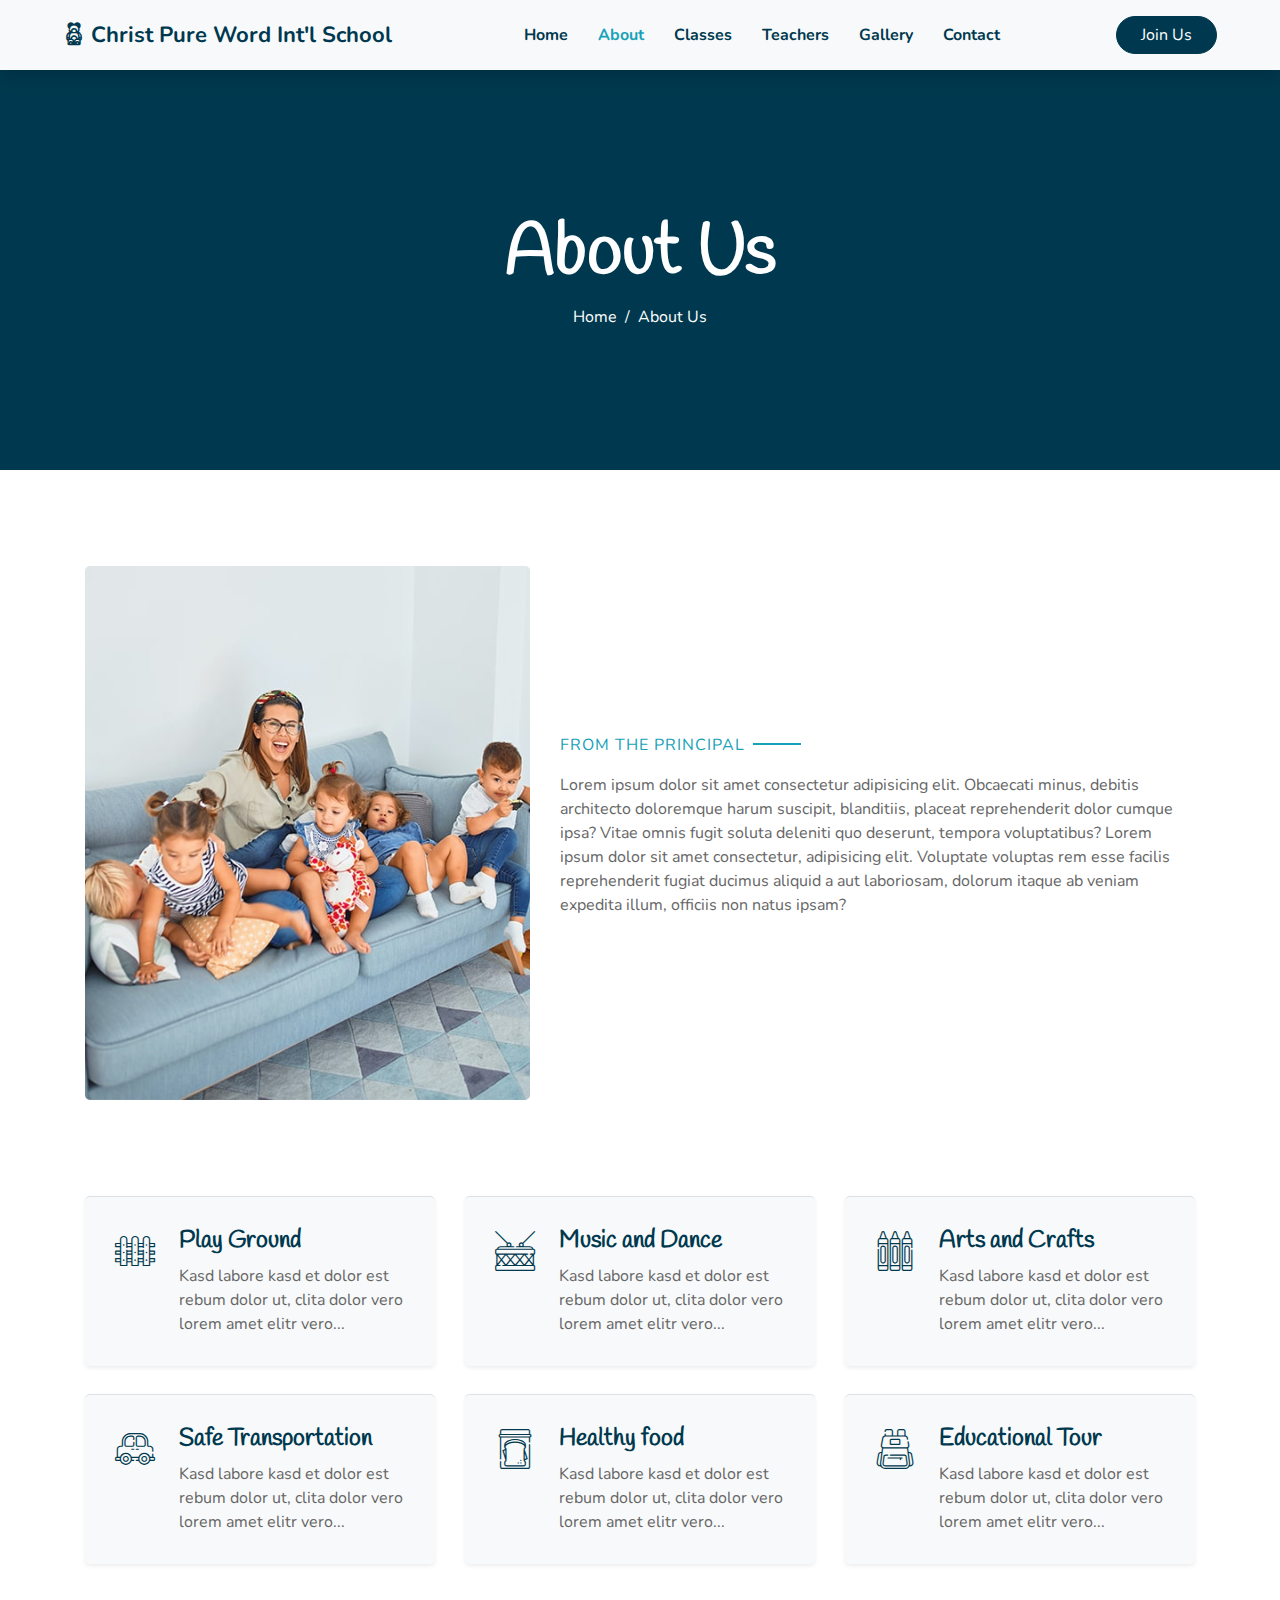
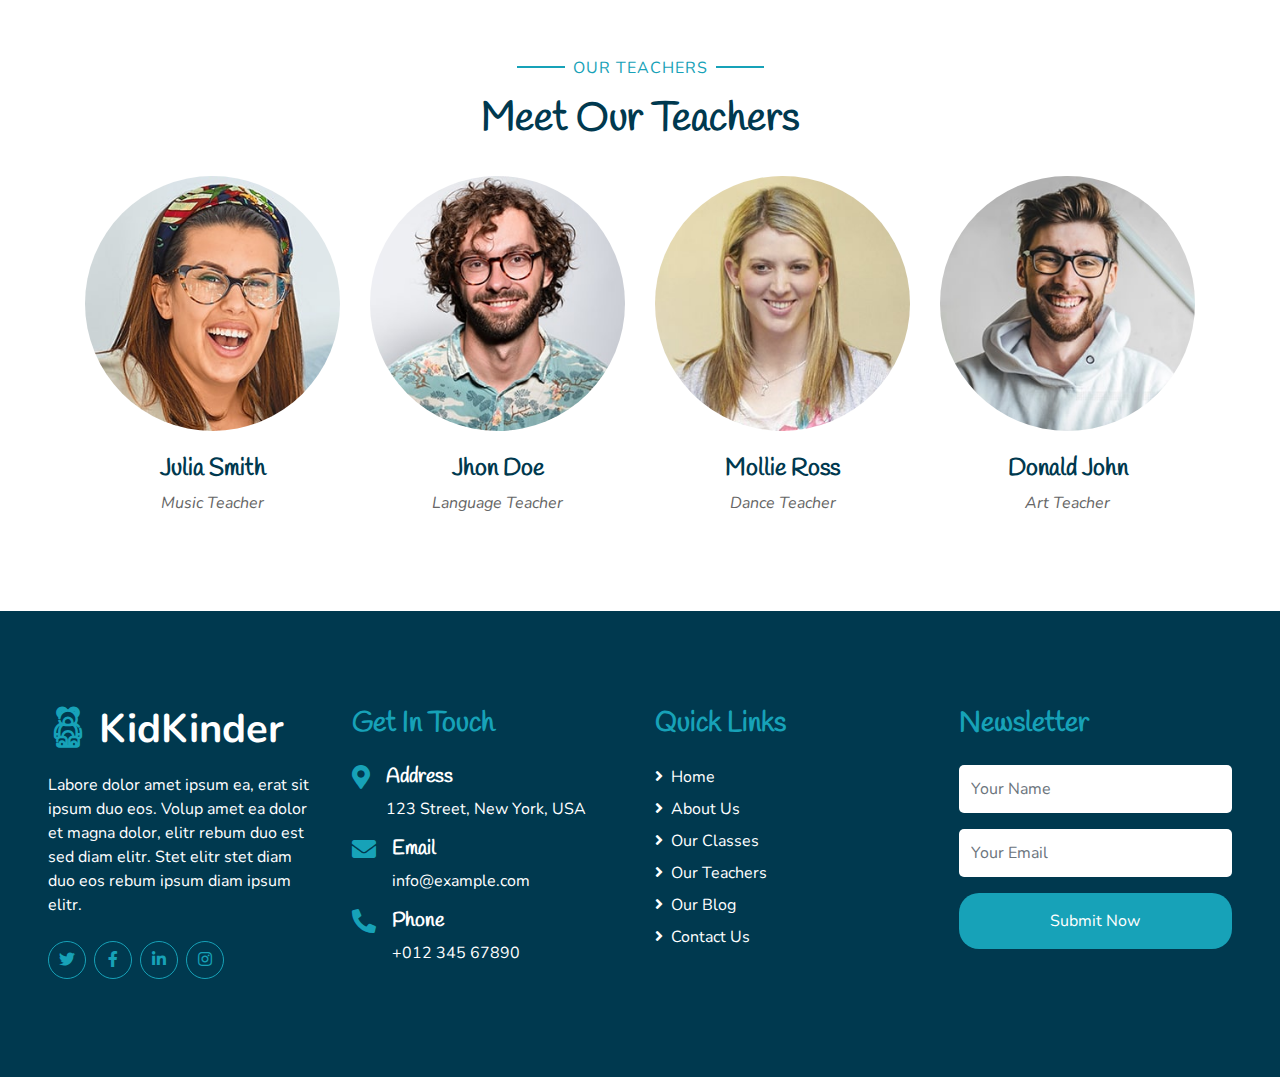
==== about.html @ 9efe0ccf "initial commit" ====
<!DOCTYPE html>
<html lang="en">
    <head>
        <meta charset="utf-8" />
        <title>KidKinder - About Us</title>
        <meta content="width=device-width, initial-scale=1.0" name="viewport" />
        <meta content="Free HTML Templates" name="keywords" />
        <meta content="Free HTML Templates" name="description" />

        <!-- Favicon -->
        <link href="img/favicon.ico" rel="icon" />

        <!-- Google Web Fonts -->
        <link rel="preconnect" href="https://fonts.gstatic.com" />
        <link
            href="https://fonts.googleapis.com/css2?family=Handlee&family=Nunito&display=swap"
            rel="stylesheet"
        />

        <!-- Font Awesome -->
        <link
            href="https://cdnjs.cloudflare.com/ajax/libs/font-awesome/5.10.0/css/all.min.css"
            rel="stylesheet"
        />

        <!-- Flaticon Font -->
        <link href="lib/flaticon/font/flaticon.css" rel="stylesheet" />

        <!-- Libraries Stylesheet -->
        <link
            href="lib/owlcarousel/assets/owl.carousel.min.css"
            rel="stylesheet"
        />
        <link href="lib/lightbox/css/lightbox.min.css" rel="stylesheet" />

        <!-- Customized Bootstrap Stylesheet -->
        <link href="css/style.css" rel="stylesheet" />
    </head>

    <body>
        <!-- Navbar Start -->
        <div class="container-fluid bg-light position-relative shadow">
            <nav
                class="navbar navbar-expand-lg bg-light navbar-light py-3 py-lg-0 px-0 px-lg-5"
            >
                <a
                    href=""
                    class="navbar-brand font-weight-bold text-secondary"
                    style="font-size: 22px"
                >
                    <i class="flaticon-043-teddy-bear"></i>
                    <span class="text-secondary"
                        >Christ Pure Word Int'l School</span
                    >
                </a>
                <button
                    type="button"
                    class="navbar-toggler"
                    data-toggle="collapse"
                    data-target="#navbarCollapse"
                >
                    <span class="navbar-toggler-icon"></span>
                </button>
                <div
                    class="collapse navbar-collapse justify-content-between"
                    id="navbarCollapse"
                >
                    <div class="navbar-nav font-weight-bold mx-auto py-0">
                        <a href="index.html" class="nav-item nav-link">Home</a>
                        <a href="about.html" class="nav-item nav-link active"
                            >About</a
                        >
                        <a href="class.html" class="nav-item nav-link"
                            >Classes</a
                        >
                        <a href="team.html" class="nav-item nav-link"
                            >Teachers</a
                        >
                        <a href="gallery.html" class="nav-item nav-link"
                            >Gallery</a
                        >
                        <a href="contact.html" class="nav-item nav-link"
                            >Contact</a
                        >
                    </div>
                    <a href="" class="btn btn-secondary px-4">Join Us</a>
                </div>
            </nav>
        </div>
        <!-- Navbar End -->

        <!-- Header Start -->
        <div class="container-fluid bg-secondary mb-5">
            <div
                class="d-flex flex-column align-items-center justify-content-center"
                style="min-height: 400px"
            >
                <h3 class="display-3 font-weight-bold text-white">About Us</h3>
                <div class="d-inline-flex text-white">
                    <p class="m-0"><a class="text-white" href="">Home</a></p>
                    <p class="m-0 px-2">/</p>
                    <p class="m-0">About Us</p>
                </div>
            </div>
        </div>
        <!-- Header End -->

        <!-- About Start -->
        <div class="container-fluid py-5">
            <div class="container">
                <div class="row align-items-center">
                    <div class="col-lg-5">
                        <img
                            class="img-fluid rounded mb-5 mb-lg-0"
                            src="img/about-1.jpg"
                            alt=""
                        />
                    </div>
                    <div class="col-lg-7">
                        <p class="section-title pr-5">
                            <span class="pr-2">From the Principal</span>
                        </p>
                        <p>
                            Lorem ipsum dolor sit amet consectetur adipisicing
                            elit. Obcaecati minus, debitis architecto doloremque
                            harum suscipit, blanditiis, placeat reprehenderit
                            dolor cumque ipsa? Vitae omnis fugit soluta deleniti
                            quo deserunt, tempora voluptatibus? Lorem ipsum
                            dolor sit amet consectetur, adipisicing elit.
                            Voluptate voluptas rem esse facilis reprehenderit
                            fugiat ducimus aliquid a aut laboriosam, dolorum
                            itaque ab veniam expedita illum, officiis non natus
                            ipsam?
                        </p>
                    </div>
                </div>
            </div>
        </div>
        <!-- About End -->

        <!-- Facilities Start -->
        <div class="container-fluid pt-5">
            <div class="container pb-3">
                <div class="row">
                    <div class="col-lg-4 col-md-6 pb-1">
                        <div
                            class="d-flex bg-light shadow-sm border-top rounded mb-4"
                            style="padding: 30px"
                        >
                            <i
                                class="flaticon-050-fence h1 font-weight-normal text-secondary mb-3"
                            ></i>
                            <div class="pl-4">
                                <h4>Play Ground</h4>
                                <p class="m-0">
                                    Kasd labore kasd et dolor est rebum dolor
                                    ut, clita dolor vero lorem amet elitr
                                    vero...
                                </p>
                            </div>
                        </div>
                    </div>
                    <div class="col-lg-4 col-md-6 pb-1">
                        <div
                            class="d-flex bg-light shadow-sm border-top rounded mb-4"
                            style="padding: 30px"
                        >
                            <i
                                class="flaticon-022-drum h1 font-weight-normal text-secondary mb-3"
                            ></i>
                            <div class="pl-4">
                                <h4>Music and Dance</h4>
                                <p class="m-0">
                                    Kasd labore kasd et dolor est rebum dolor
                                    ut, clita dolor vero lorem amet elitr
                                    vero...
                                </p>
                            </div>
                        </div>
                    </div>
                    <div class="col-lg-4 col-md-6 pb-1">
                        <div
                            class="d-flex bg-light shadow-sm border-top rounded mb-4"
                            style="padding: 30px"
                        >
                            <i
                                class="flaticon-030-crayons h1 font-weight-normal text-secondary mb-3"
                            ></i>
                            <div class="pl-4">
                                <h4>Arts and Crafts</h4>
                                <p class="m-0">
                                    Kasd labore kasd et dolor est rebum dolor
                                    ut, clita dolor vero lorem amet elitr
                                    vero...
                                </p>
                            </div>
                        </div>
                    </div>
                    <div class="col-lg-4 col-md-6 pb-1">
                        <div
                            class="d-flex bg-light shadow-sm border-top rounded mb-4"
                            style="padding: 30px"
                        >
                            <i
                                class="flaticon-017-toy-car h1 font-weight-normal text-secondary mb-3"
                            ></i>
                            <div class="pl-4">
                                <h4>Safe Transportation</h4>
                                <p class="m-0">
                                    Kasd labore kasd et dolor est rebum dolor
                                    ut, clita dolor vero lorem amet elitr
                                    vero...
                                </p>
                            </div>
                        </div>
                    </div>
                    <div class="col-lg-4 col-md-6 pb-1">
                        <div
                            class="d-flex bg-light shadow-sm border-top rounded mb-4"
                            style="padding: 30px"
                        >
                            <i
                                class="flaticon-025-sandwich h1 font-weight-normal text-secondary mb-3"
                            ></i>
                            <div class="pl-4">
                                <h4>Healthy food</h4>
                                <p class="m-0">
                                    Kasd labore kasd et dolor est rebum dolor
                                    ut, clita dolor vero lorem amet elitr
                                    vero...
                                </p>
                            </div>
                        </div>
                    </div>
                    <div class="col-lg-4 col-md-6 pb-1">
                        <div
                            class="d-flex bg-light shadow-sm border-top rounded mb-4"
                            style="padding: 30px"
                        >
                            <i
                                class="flaticon-047-backpack h1 font-weight-normal text-secondary mb-3"
                            ></i>
                            <div class="pl-4">
                                <h4>Educational Tour</h4>
                                <p class="m-0">
                                    Kasd labore kasd et dolor est rebum dolor
                                    ut, clita dolor vero lorem amet elitr
                                    vero...
                                </p>
                            </div>
                        </div>
                    </div>
                </div>
            </div>
        </div>
        <!-- Facilities Start -->

        <!-- Team Start -->
        <div class="container-fluid pt-5">
            <div class="container">
                <div class="text-center pb-2">
                    <p class="section-title px-5">
                        <span class="px-2">Our Teachers</span>
                    </p>
                    <h1 class="mb-4">Meet Our Teachers</h1>
                </div>
                <div class="row">
                    <div class="col-md-6 col-lg-3 text-center team mb-5">
                        <div
                            class="position-relative overflow-hidden mb-4"
                            style="border-radius: 100%"
                        >
                            <img
                                class="img-fluid w-100"
                                src="img/team-1.jpg"
                                alt=""
                            />
                            <div
                                class="team-social d-flex align-items-center justify-content-center w-100 h-100 position-absolute"
                            >
                                <a
                                    class="btn btn-outline-light text-center mr-2 px-0"
                                    style="width: 38px; height: 38px"
                                    href="#"
                                    ><i class="fab fa-twitter"></i
                                ></a>
                                <a
                                    class="btn btn-outline-light text-center mr-2 px-0"
                                    style="width: 38px; height: 38px"
                                    href="#"
                                    ><i class="fab fa-facebook-f"></i
                                ></a>
                                <a
                                    class="btn btn-outline-light text-center px-0"
                                    style="width: 38px; height: 38px"
                                    href="#"
                                    ><i class="fab fa-linkedin-in"></i
                                ></a>
                            </div>
                        </div>
                        <h4>Julia Smith</h4>
                        <i>Music Teacher</i>
                    </div>
                    <div class="col-md-6 col-lg-3 text-center team mb-5">
                        <div
                            class="position-relative overflow-hidden mb-4"
                            style="border-radius: 100%"
                        >
                            <img
                                class="img-fluid w-100"
                                src="img/team-2.jpg"
                                alt=""
                            />
                            <div
                                class="team-social d-flex align-items-center justify-content-center w-100 h-100 position-absolute"
                            >
                                <a
                                    class="btn btn-outline-light text-center mr-2 px-0"
                                    style="width: 38px; height: 38px"
                                    href="#"
                                    ><i class="fab fa-twitter"></i
                                ></a>
                                <a
                                    class="btn btn-outline-light text-center mr-2 px-0"
                                    style="width: 38px; height: 38px"
                                    href="#"
                                    ><i class="fab fa-facebook-f"></i
                                ></a>
                                <a
                                    class="btn btn-outline-light text-center px-0"
                                    style="width: 38px; height: 38px"
                                    href="#"
                                    ><i class="fab fa-linkedin-in"></i
                                ></a>
                            </div>
                        </div>
                        <h4>Jhon Doe</h4>
                        <i>Language Teacher</i>
                    </div>
                    <div class="col-md-6 col-lg-3 text-center team mb-5">
                        <div
                            class="position-relative overflow-hidden mb-4"
                            style="border-radius: 100%"
                        >
                            <img
                                class="img-fluid w-100"
                                src="img/team-3.jpg"
                                alt=""
                            />
                            <div
                                class="team-social d-flex align-items-center justify-content-center w-100 h-100 position-absolute"
                            >
                                <a
                                    class="btn btn-outline-light text-center mr-2 px-0"
                                    style="width: 38px; height: 38px"
                                    href="#"
                                    ><i class="fab fa-twitter"></i
                                ></a>
                                <a
                                    class="btn btn-outline-light text-center mr-2 px-0"
                                    style="width: 38px; height: 38px"
                                    href="#"
                                    ><i class="fab fa-facebook-f"></i
                                ></a>
                                <a
                                    class="btn btn-outline-light text-center px-0"
                                    style="width: 38px; height: 38px"
                                    href="#"
                                    ><i class="fab fa-linkedin-in"></i
                                ></a>
                            </div>
                        </div>
                        <h4>Mollie Ross</h4>
                        <i>Dance Teacher</i>
                    </div>
                    <div class="col-md-6 col-lg-3 text-center team mb-5">
                        <div
                            class="position-relative overflow-hidden mb-4"
                            style="border-radius: 100%"
                        >
                            <img
                                class="img-fluid w-100"
                                src="img/team-4.jpg"
                                alt=""
                            />
                            <div
                                class="team-social d-flex align-items-center justify-content-center w-100 h-100 position-absolute"
                            >
                                <a
                                    class="btn btn-outline-light text-center mr-2 px-0"
                                    style="width: 38px; height: 38px"
                                    href="#"
                                    ><i class="fab fa-twitter"></i
                                ></a>
                                <a
                                    class="btn btn-outline-light text-center mr-2 px-0"
                                    style="width: 38px; height: 38px"
                                    href="#"
                                    ><i class="fab fa-facebook-f"></i
                                ></a>
                                <a
                                    class="btn btn-outline-light text-center px-0"
                                    style="width: 38px; height: 38px"
                                    href="#"
                                    ><i class="fab fa-linkedin-in"></i
                                ></a>
                            </div>
                        </div>
                        <h4>Donald John</h4>
                        <i>Art Teacher</i>
                    </div>
                </div>
            </div>
        </div>
        <!-- Team End -->

        <!-- Footer Start -->
        <div
            class="container-fluid bg-secondary text-white mt-5 py-5 px-sm-3 px-md-5"
        >
            <div class="row pt-5">
                <div class="col-lg-3 col-md-6 mb-5">
                    <a
                        href=""
                        class="navbar-brand font-weight-bold text-primary m-0 mb-4 p-0"
                        style="font-size: 40px; line-height: 40px"
                    >
                        <i class="flaticon-043-teddy-bear"></i>
                        <span class="text-white">KidKinder</span>
                    </a>
                    <p>
                        Labore dolor amet ipsum ea, erat sit ipsum duo eos.
                        Volup amet ea dolor et magna dolor, elitr rebum duo est
                        sed diam elitr. Stet elitr stet diam duo eos rebum ipsum
                        diam ipsum elitr.
                    </p>
                    <div class="d-flex justify-content-start mt-4">
                        <a
                            class="btn btn-outline-primary rounded-circle text-center mr-2 px-0"
                            style="width: 38px; height: 38px"
                            href="#"
                            ><i class="fab fa-twitter"></i
                        ></a>
                        <a
                            class="btn btn-outline-primary rounded-circle text-center mr-2 px-0"
                            style="width: 38px; height: 38px"
                            href="#"
                            ><i class="fab fa-facebook-f"></i
                        ></a>
                        <a
                            class="btn btn-outline-primary rounded-circle text-center mr-2 px-0"
                            style="width: 38px; height: 38px"
                            href="#"
                            ><i class="fab fa-linkedin-in"></i
                        ></a>
                        <a
                            class="btn btn-outline-primary rounded-circle text-center mr-2 px-0"
                            style="width: 38px; height: 38px"
                            href="#"
                            ><i class="fab fa-instagram"></i
                        ></a>
                    </div>
                </div>
                <div class="col-lg-3 col-md-6 mb-5">
                    <h3 class="text-primary mb-4">Get In Touch</h3>
                    <div class="d-flex">
                        <h4 class="fa fa-map-marker-alt text-primary"></h4>
                        <div class="pl-3">
                            <h5 class="text-white">Address</h5>
                            <p>123 Street, New York, USA</p>
                        </div>
                    </div>
                    <div class="d-flex">
                        <h4 class="fa fa-envelope text-primary"></h4>
                        <div class="pl-3">
                            <h5 class="text-white">Email</h5>
                            <p>info@example.com</p>
                        </div>
                    </div>
                    <div class="d-flex">
                        <h4 class="fa fa-phone-alt text-primary"></h4>
                        <div class="pl-3">
                            <h5 class="text-white">Phone</h5>
                            <p>+012 345 67890</p>
                        </div>
                    </div>
                </div>
                <div class="col-lg-3 col-md-6 mb-5">
                    <h3 class="text-primary mb-4">Quick Links</h3>
                    <div class="d-flex flex-column justify-content-start">
                        <a class="text-white mb-2" href="#"
                            ><i class="fa fa-angle-right mr-2"></i>Home</a
                        >
                        <a class="text-white mb-2" href="about.html"
                            ><i class="fa fa-angle-right mr-2"></i>About Us</a
                        >
                        <a class="text-white mb-2" href="class.html"
                            ><i class="fa fa-angle-right mr-2"></i>Our
                            Classes</a
                        >
                        <a class="text-white mb-2" href="team.html"
                            ><i class="fa fa-angle-right mr-2"></i>Our
                            Teachers</a
                        >
                        <a class="text-white mb-2" href="blog.html"
                            ><i class="fa fa-angle-right mr-2"></i>Our Blog</a
                        >
                        <a class="text-white" href="contact.html"
                            ><i class="fa fa-angle-right mr-2"></i>Contact Us</a
                        >
                    </div>
                </div>
                <div class="col-lg-3 col-md-6 mb-5">
                    <h3 class="text-primary mb-4">Newsletter</h3>
                    <form action="">
                        <div class="form-group">
                            <input
                                type="text"
                                class="form-control border-0 py-4"
                                placeholder="Your Name"
                                required="required"
                            />
                        </div>
                        <div class="form-group">
                            <input
                                type="email"
                                class="form-control border-0 py-4"
                                placeholder="Your Email"
                                required="required"
                            />
                        </div>
                        <div>
                            <button
                                class="btn btn-primary btn-block border-0 py-3"
                                type="submit"
                            >
                                Submit Now
                            </button>
                        </div>
                    </form>
                </div>
            </div>
        </div>
        <!-- Footer End -->

        <!-- Back to Top -->
        <a href="#" class="btn btn-primary p-3 back-to-top"
            ><i class="fa fa-angle-double-up"></i
        ></a>

        <!-- JavaScript Libraries -->
        <script src="https://code.jquery.com/jquery-3.4.1.min.js"></script>
        <script src="https://stackpath.bootstrapcdn.com/bootstrap/4.4.1/js/bootstrap.bundle.min.js"></script>
        <script src="lib/easing/easing.min.js"></script>
        <script src="lib/owlcarousel/owl.carousel.min.js"></script>
        <script src="lib/isotope/isotope.pkgd.min.js"></script>
        <script src="lib/lightbox/js/lightbox.min.js"></script>

        <!-- Contact Javascript File -->
        <script src="mail/jqBootstrapValidation.min.js"></script>
        <script src="mail/contact.js"></script>

        <!-- Template Javascript -->
        <script src="js/main.js"></script>
    </body>
</html>
---- lib/flaticon/font/flaticon.css ----
@font-face {
  font-family: "Flaticon";
  src: url("./Flaticon.eot");
  src: url("./Flaticon.eot?#iefix") format("embedded-opentype"),
       url("./Flaticon.woff2") format("woff2"),
       url("./Flaticon.woff") format("woff"),
       url("./Flaticon.ttf") format("truetype"),
       url("./Flaticon.svg#Flaticon") format("svg");
  font-weight: normal;
  font-style: normal;
}

@media screen and (-webkit-min-device-pixel-ratio:0) {
  @font-face {
    font-family: "Flaticon";
    src: url("./Flaticon.svg#Flaticon") format("svg");
  }
}

[class^="flaticon-"]:before, [class*=" flaticon-"]:before,
[class^="flaticon-"]:after, [class*=" flaticon-"]:after {   
  font-family: Flaticon;
        font-size: 20px;
font-style: normal;
margin-left: 20px;
}

.flaticon-001-swing:before { content: "\f100"; }
.flaticon-002-bricks:before { content: "\f101"; }
.flaticon-003-feeding-bottle:before { content: "\f102"; }
.flaticon-004-balloons:before { content: "\f103"; }
.flaticon-005-marker:before { content: "\f104"; }
.flaticon-006-spinning-top:before { content: "\f105"; }
.flaticon-007-sandbox:before { content: "\f106"; }
.flaticon-008-tambourine:before { content: "\f107"; }
.flaticon-009-bib:before { content: "\f108"; }
.flaticon-010-slide:before { content: "\f109"; }
.flaticon-011-mat:before { content: "\f10a"; }
.flaticon-012-kite:before { content: "\f10b"; }
.flaticon-013-brush:before { content: "\f10c"; }
.flaticon-014-blackboard:before { content: "\f10d"; }
.flaticon-015-potty:before { content: "\f10e"; }
.flaticon-016-apple:before { content: "\f10f"; }
.flaticon-017-toy-car:before { content: "\f110"; }
.flaticon-018-ball:before { content: "\f111"; }
.flaticon-019-pencil:before { content: "\f112"; }
.flaticon-020-rattle:before { content: "\f113"; }
.flaticon-021-juice-box:before { content: "\f114"; }
.flaticon-022-drum:before { content: "\f115"; }
.flaticon-023-girl:before { content: "\f116"; }
.flaticon-024-shape-toy:before { content: "\f117"; }
.flaticon-025-sandwich:before { content: "\f118"; }
.flaticon-026-paper-boat:before { content: "\f119"; }
.flaticon-027-xylophone:before { content: "\f11a"; }
.flaticon-028-kindergarten:before { content: "\f11b"; }
.flaticon-029-clock:before { content: "\f11c"; }
.flaticon-030-crayons:before { content: "\f11d"; }
.flaticon-031-bell:before { content: "\f11e"; }
.flaticon-032-book:before { content: "\f11f"; }
.flaticon-033-blocks:before { content: "\f120"; }
.flaticon-034-popsicle:before { content: "\f121"; }
.flaticon-035-table:before { content: "\f122"; }
.flaticon-036-boy:before { content: "\f123"; }
.flaticon-037-toys:before { content: "\f124"; }
.flaticon-038-locker:before { content: "\f125"; }
.flaticon-039-seesaw:before { content: "\f126"; }
.flaticon-040-puzzle:before { content: "\f127"; }
.flaticon-041-abacus:before { content: "\f128"; }
.flaticon-042-synthesizer:before { content: "\f129"; }
.flaticon-043-teddy-bear:before { content: "\f12a"; }
.flaticon-044-scissors:before { content: "\f12b"; }
.flaticon-045-cookies:before { content: "\f12c"; }
.flaticon-046-bucket:before { content: "\f12d"; }
.flaticon-047-backpack:before { content: "\f12e"; }
.flaticon-048-paper-plane:before { content: "\f12f"; }
.flaticon-049-cutlery:before { content: "\f130"; }
.flaticon-050-fence:before { content: "\f131"; }
---- css/style.css ----
/******* Bootstrap Theming ********/
/*!
 * Bootstrap v4.5.3 (https://getbootstrap.com/)
 * Copyright 2011-2020 The Bootstrap Authors
 * Copyright 2011-2020 Twitter, Inc.
 * Licensed under MIT (https://github.com/twbs/bootstrap/blob/main/LICENSE)
 */
:root {
    --blue: #007bff;
    --indigo: #6610f2;
    --purple: #6f42c1;
    --pink: #e83e8c;
    --red: #dc3545;
    --orange: #fd7e14;
    --yellow: #ffc107;
    --green: #28a745;
    --teal: #20c997;
    --cyan: #17a2b8;
    --white: #fff;
    --gray: #6c757d;
    --gray-dark: #343a40;
    --primary: #17a2b8;
    --secondary: #00394f;
    --success: #28a745;
    --info: #17a2b8;
    --warning: #ffc107;
    --danger: #dc3545;
    --light: #f8f9fa;
    --dark: #343a40;
    --breakpoint-xs: 0;
    --breakpoint-sm: 576px;
    --breakpoint-md: 768px;
    --breakpoint-lg: 992px;
    --breakpoint-xl: 1200px;
    --font-family-sans-serif: "Nunito", sans-serif;
    --font-family-monospace: SFMono-Regular, Menlo, Monaco, Consolas,
        "Liberation Mono", "Courier New", monospace;
}

*,
*::before,
*::after {
    box-sizing: border-box;
}

html {
    font-family: sans-serif;
    line-height: 1.15;
    -webkit-text-size-adjust: 100%;
    -webkit-tap-highlight-color: rgba(0, 0, 0, 0);
}

article,
aside,
figcaption,
figure,
footer,
header,
hgroup,
main,
nav,
section {
    display: block;
}

body {
    margin: 0;
    font-family: "Nunito", sans-serif;
    font-size: 1rem;
    font-weight: 400;
    line-height: 1.5;
    color: #666666;
    text-align: left;
    background-color: #fff;
}

[tabindex="-1"]:focus:not(:focus-visible) {
    outline: 0 !important;
}

hr {
    box-sizing: content-box;
    height: 0;
    overflow: visible;
}

h1,
h2,
h3,
h4,
h5,
h6 {
    margin-top: 0;
    margin-bottom: 0.5rem;
}

p {
    margin-top: 0;
    margin-bottom: 1rem;
}

abbr[title],
abbr[data-original-title] {
    text-decoration: underline;
    text-decoration: underline dotted;
    cursor: help;
    border-bottom: 0;
    text-decoration-skip-ink: none;
}

address {
    margin-bottom: 1rem;
    font-style: normal;
    line-height: inherit;
}

ol,
ul,
dl {
    margin-top: 0;
    margin-bottom: 1rem;
}

ol ol,
ul ul,
ol ul,
ul ol {
    margin-bottom: 0;
}

dt {
    font-weight: 700;
}

dd {
    margin-bottom: 0.5rem;
    margin-left: 0;
}

blockquote {
    margin: 0 0 1rem;
}

b,
strong {
    font-weight: bolder;
}

small {
    font-size: 80%;
}

sub,
sup {
    position: relative;
    font-size: 75%;
    line-height: 0;
    vertical-align: baseline;
}

sub {
    bottom: -0.25em;
}

sup {
    top: -0.5em;
}

a {
    color: #17a2b8;
    text-decoration: none;
    background-color: transparent;
}

a:hover {
    color: #0f6674;
    text-decoration: underline;
}

a:not([href]):not([class]) {
    color: inherit;
    text-decoration: none;
}

a:not([href]):not([class]):hover {
    color: inherit;
    text-decoration: none;
}

pre,
code,
kbd,
samp {
    font-family: SFMono-Regular, Menlo, Monaco, Consolas, "Liberation Mono",
        "Courier New", monospace;
    font-size: 1em;
}

pre {
    margin-top: 0;
    margin-bottom: 1rem;
    overflow: auto;
    -ms-overflow-style: scrollbar;
}

figure {
    margin: 0 0 1rem;
}

img {
    vertical-align: middle;
    border-style: none;
}

svg {
    overflow: hidden;
    vertical-align: middle;
}

table {
    border-collapse: collapse;
}

caption {
    padding-top: 0.75rem;
    padding-bottom: 0.75rem;
    color: #6c757d;
    text-align: left;
    caption-side: bottom;
}

th {
    text-align: inherit;
    text-align: -webkit-match-parent;
}

label {
    display: inline-block;
    margin-bottom: 0.5rem;
}

button {
    border-radius: 0;
}

button:focus {
    outline: 1px dotted;
    outline: 5px auto -webkit-focus-ring-color;
}

input,
button,
select,
optgroup,
textarea {
    margin: 0;
    font-family: inherit;
    font-size: inherit;
    line-height: inherit;
}

button,
input {
    overflow: visible;
}

button,
select {
    text-transform: none;
}

[role="button"] {
    cursor: pointer;
}

select {
    word-wrap: normal;
}

button,
[type="button"],
[type="reset"],
[type="submit"] {
    -webkit-appearance: button;
}

button:not(:disabled),
[type="button"]:not(:disabled),
[type="reset"]:not(:disabled),
[type="submit"]:not(:disabled) {
    cursor: pointer;
}

button::-moz-focus-inner,
[type="button"]::-moz-focus-inner,
[type="reset"]::-moz-focus-inner,
[type="submit"]::-moz-focus-inner {
    padding: 0;
    border-style: none;
}

input[type="radio"],
input[type="checkbox"] {
    box-sizing: border-box;
    padding: 0;
}

textarea {
    overflow: auto;
    resize: vertical;
}

fieldset {
    min-width: 0;
    padding: 0;
    margin: 0;
    border: 0;
}

legend {
    display: block;
    width: 100%;
    max-width: 100%;
    padding: 0;
    margin-bottom: 0.5rem;
    font-size: 1.5rem;
    line-height: inherit;
    color: inherit;
    white-space: normal;
}

@media (max-width: 1200px) {
    legend {
        font-size: calc(1.275rem + 0.3vw);
    }
}

progress {
    vertical-align: baseline;
}

[type="number"]::-webkit-inner-spin-button,
[type="number"]::-webkit-outer-spin-button {
    height: auto;
}

[type="search"] {
    outline-offset: -2px;
    -webkit-appearance: none;
}

[type="search"]::-webkit-search-decoration {
    -webkit-appearance: none;
}

::-webkit-file-upload-button {
    font: inherit;
    -webkit-appearance: button;
}

output {
    display: inline-block;
}

summary {
    display: list-item;
    cursor: pointer;
}

template {
    display: none;
}

[hidden] {
    display: none !important;
}

h1,
h2,
h3,
h4,
h5,
h6,
.h1,
.h2,
.h3,
.h4,
.h5,
.h6 {
    margin-bottom: 0.5rem;
    font-family: "Handlee", cursive;
    font-weight: bold;
    line-height: 1.2;
    color: #00394f;
}

h1,
.h1 {
    font-size: 2.5rem;
}

@media (max-width: 1200px) {
    h1,
    .h1 {
        font-size: calc(1.375rem + 1.5vw);
    }
}

h2,
.h2 {
    font-size: 2rem;
}

@media (max-width: 1200px) {
    h2,
    .h2 {
        font-size: calc(1.325rem + 0.9vw);
    }
}

h3,
.h3 {
    font-size: 1.75rem;
}

@media (max-width: 1200px) {
    h3,
    .h3 {
        font-size: calc(1.3rem + 0.6vw);
    }
}

h4,
.h4 {
    font-size: 1.5rem;
}

@media (max-width: 1200px) {
    h4,
    .h4 {
        font-size: calc(1.275rem + 0.3vw);
    }
}

h5,
.h5 {
    font-size: 1.25rem;
}

h6,
.h6 {
    font-size: 1rem;
}

.lead {
    font-size: 1.25rem;
    font-weight: 300;
}

.display-1 {
    font-size: 6rem;
    font-weight: 300;
    line-height: 1.2;
}

@media (max-width: 1200px) {
    .display-1 {
        font-size: calc(1.725rem + 5.7vw);
    }
}

.display-2 {
    font-size: 5.5rem;
    font-weight: 300;
    line-height: 1.2;
}

@media (max-width: 1200px) {
    .display-2 {
        font-size: calc(1.675rem + 5.1vw);
    }
}

.display-3 {
    font-size: 4.5rem;
    font-weight: 300;
    line-height: 1.2;
}

@media (max-width: 1200px) {
    .display-3 {
        font-size: calc(1.575rem + 3.9vw);
    }
}

.display-4 {
    font-size: 3.5rem;
    font-weight: 300;
    line-height: 1.2;
}

@media (max-width: 1200px) {
    .display-4 {
        font-size: calc(1.475rem + 2.7vw);
    }
}

hr {
    margin-top: 1rem;
    margin-bottom: 1rem;
    border: 0;
    border-top: 1px solid rgba(0, 0, 0, 0.1);
}

small,
.small {
    font-size: 80%;
    font-weight: 400;
}

mark,
.mark {
    padding: 0.2em;
    background-color: #fcf8e3;
}

.list-unstyled {
    padding-left: 0;
    list-style: none;
}

.list-inline {
    padding-left: 0;
    list-style: none;
}

.list-inline-item {
    display: inline-block;
}

.list-inline-item:not(:last-child) {
    margin-right: 0.5rem;
}

.initialism {
    font-size: 90%;
    text-transform: uppercase;
}

.blockquote {
    margin-bottom: 1rem;
    font-size: 1.25rem;
}

.blockquote-footer {
    display: block;
    font-size: 80%;
    color: #6c757d;
}

.blockquote-footer::before {
    content: "\2014\00A0";
}

.img-fluid {
    max-width: 100%;
    height: auto;
}

.img-thumbnail {
    padding: 0.25rem;
    background-color: #fff;
    border: 1px solid #dee2e6;
    border-radius: 5px;
    max-width: 100%;
    height: auto;
}

.figure {
    display: inline-block;
}

.figure-img {
    margin-bottom: 0.5rem;
    line-height: 1;
}

.figure-caption {
    font-size: 90%;
    color: #6c757d;
}

code {
    font-size: 87.5%;
    color: #e83e8c;
    word-wrap: break-word;
}

a > code {
    color: inherit;
}

kbd {
    padding: 0.2rem 0.4rem;
    font-size: 87.5%;
    color: #fff;
    background-color: #212529;
    border-radius: 0.2rem;
}

kbd kbd {
    padding: 0;
    font-size: 100%;
    font-weight: 700;
}

pre {
    display: block;
    font-size: 87.5%;
    color: #212529;
}

pre code {
    font-size: inherit;
    color: inherit;
    word-break: normal;
}

.pre-scrollable {
    max-height: 340px;
    overflow-y: scroll;
}

.container,
.container-fluid,
.container-sm,
.container-md,
.container-lg,
.container-xl {
    width: 100%;
    padding-right: 15px;
    padding-left: 15px;
    margin-right: auto;
    margin-left: auto;
}

@media (min-width: 576px) {
    .container,
    .container-sm {
        max-width: 540px;
    }
}

@media (min-width: 768px) {
    .container,
    .container-sm,
    .container-md {
        max-width: 720px;
    }
}

@media (min-width: 992px) {
    .container,
    .container-sm,
    .container-md,
    .container-lg {
        max-width: 960px;
    }
}

@media (min-width: 1200px) {
    .container,
    .container-sm,
    .container-md,
    .container-lg,
    .container-xl {
        max-width: 1140px;
    }
}

.row {
    display: flex;
    flex-wrap: wrap;
    margin-right: -15px;
    margin-left: -15px;
}

.no-gutters {
    margin-right: 0;
    margin-left: 0;
}

.no-gutters > .col,
.no-gutters > [class*="col-"] {
    padding-right: 0;
    padding-left: 0;
}

.col-1,
.col-2,
.col-3,
.col-4,
.col-5,
.col-6,
.col-7,
.col-8,
.col-9,
.col-10,
.col-11,
.col-12,
.col,
.col-auto,
.col-sm-1,
.col-sm-2,
.col-sm-3,
.col-sm-4,
.col-sm-5,
.col-sm-6,
.col-sm-7,
.col-sm-8,
.col-sm-9,
.col-sm-10,
.col-sm-11,
.col-sm-12,
.col-sm,
.col-sm-auto,
.col-md-1,
.col-md-2,
.col-md-3,
.col-md-4,
.col-md-5,
.col-md-6,
.col-md-7,
.col-md-8,
.col-md-9,
.col-md-10,
.col-md-11,
.col-md-12,
.col-md,
.col-md-auto,
.col-lg-1,
.col-lg-2,
.col-lg-3,
.col-lg-4,
.col-lg-5,
.col-lg-6,
.col-lg-7,
.col-lg-8,
.col-lg-9,
.col-lg-10,
.col-lg-11,
.col-lg-12,
.col-lg,
.col-lg-auto,
.col-xl-1,
.col-xl-2,
.col-xl-3,
.col-xl-4,
.col-xl-5,
.col-xl-6,
.col-xl-7,
.col-xl-8,
.col-xl-9,
.col-xl-10,
.col-xl-11,
.col-xl-12,
.col-xl,
.col-xl-auto {
    position: relative;
    width: 100%;
    padding-right: 15px;
    padding-left: 15px;
}

.col {
    flex-basis: 0;
    flex-grow: 1;
    max-width: 100%;
}

.row-cols-1 > * {
    flex: 0 0 100%;
    max-width: 100%;
}

.row-cols-2 > * {
    flex: 0 0 50%;
    max-width: 50%;
}

.row-cols-3 > * {
    flex: 0 0 33.33333%;
    max-width: 33.33333%;
}

.row-cols-4 > * {
    flex: 0 0 25%;
    max-width: 25%;
}

.row-cols-5 > * {
    flex: 0 0 20%;
    max-width: 20%;
}

.row-cols-6 > * {
    flex: 0 0 16.66667%;
    max-width: 16.66667%;
}

.col-auto {
    flex: 0 0 auto;
    width: auto;
    max-width: 100%;
}

.col-1 {
    flex: 0 0 8.33333%;
    max-width: 8.33333%;
}

.col-2 {
    flex: 0 0 16.66667%;
    max-width: 16.66667%;
}

.col-3 {
    flex: 0 0 25%;
    max-width: 25%;
}

.col-4 {
    flex: 0 0 33.33333%;
    max-width: 33.33333%;
}

.col-5 {
    flex: 0 0 41.66667%;
    max-width: 41.66667%;
}

.col-6 {
    flex: 0 0 50%;
    max-width: 50%;
}

.col-7 {
    flex: 0 0 58.33333%;
    max-width: 58.33333%;
}

.col-8 {
    flex: 0 0 66.66667%;
    max-width: 66.66667%;
}

.col-9 {
    flex: 0 0 75%;
    max-width: 75%;
}

.col-10 {
    flex: 0 0 83.33333%;
    max-width: 83.33333%;
}

.col-11 {
    flex: 0 0 91.66667%;
    max-width: 91.66667%;
}

.col-12 {
    flex: 0 0 100%;
    max-width: 100%;
}

.order-first {
    order: -1;
}

.order-last {
    order: 13;
}

.order-0 {
    order: 0;
}

.order-1 {
    order: 1;
}

.order-2 {
    order: 2;
}

.order-3 {
    order: 3;
}

.order-4 {
    order: 4;
}

.order-5 {
    order: 5;
}

.order-6 {
    order: 6;
}

.order-7 {
    order: 7;
}

.order-8 {
    order: 8;
}

.order-9 {
    order: 9;
}

.order-10 {
    order: 10;
}

.order-11 {
    order: 11;
}

.order-12 {
    order: 12;
}

.offset-1 {
    margin-left: 8.33333%;
}

.offset-2 {
    margin-left: 16.66667%;
}

.offset-3 {
    margin-left: 25%;
}

.offset-4 {
    margin-left: 33.33333%;
}

.offset-5 {
    margin-left: 41.66667%;
}

.offset-6 {
    margin-left: 50%;
}

.offset-7 {
    margin-left: 58.33333%;
}

.offset-8 {
    margin-left: 66.66667%;
}

.offset-9 {
    margin-left: 75%;
}

.offset-10 {
    margin-left: 83.33333%;
}

.offset-11 {
    margin-left: 91.66667%;
}

@media (min-width: 576px) {
    .col-sm {
        flex-basis: 0;
        flex-grow: 1;
        max-width: 100%;
    }
    .row-cols-sm-1 > * {
        flex: 0 0 100%;
        max-width: 100%;
    }
    .row-cols-sm-2 > * {
        flex: 0 0 50%;
        max-width: 50%;
    }
    .row-cols-sm-3 > * {
        flex: 0 0 33.33333%;
        max-width: 33.33333%;
    }
    .row-cols-sm-4 > * {
        flex: 0 0 25%;
        max-width: 25%;
    }
    .row-cols-sm-5 > * {
        flex: 0 0 20%;
        max-width: 20%;
    }
    .row-cols-sm-6 > * {
        flex: 0 0 16.66667%;
        max-width: 16.66667%;
    }
    .col-sm-auto {
        flex: 0 0 auto;
        width: auto;
        max-width: 100%;
    }
    .col-sm-1 {
        flex: 0 0 8.33333%;
        max-width: 8.33333%;
    }
    .col-sm-2 {
        flex: 0 0 16.66667%;
        max-width: 16.66667%;
    }
    .col-sm-3 {
        flex: 0 0 25%;
        max-width: 25%;
    }
    .col-sm-4 {
        flex: 0 0 33.33333%;
        max-width: 33.33333%;
    }
    .col-sm-5 {
        flex: 0 0 41.66667%;
        max-width: 41.66667%;
    }
    .col-sm-6 {
        flex: 0 0 50%;
        max-width: 50%;
    }
    .col-sm-7 {
        flex: 0 0 58.33333%;
        max-width: 58.33333%;
    }
    .col-sm-8 {
        flex: 0 0 66.66667%;
        max-width: 66.66667%;
    }
    .col-sm-9 {
        flex: 0 0 75%;
        max-width: 75%;
    }
    .col-sm-10 {
        flex: 0 0 83.33333%;
        max-width: 83.33333%;
    }
    .col-sm-11 {
        flex: 0 0 91.66667%;
        max-width: 91.66667%;
    }
    .col-sm-12 {
        flex: 0 0 100%;
        max-width: 100%;
    }
    .order-sm-first {
        order: -1;
    }
    .order-sm-last {
        order: 13;
    }
    .order-sm-0 {
        order: 0;
    }
    .order-sm-1 {
        order: 1;
    }
    .order-sm-2 {
        order: 2;
    }
    .order-sm-3 {
        order: 3;
    }
    .order-sm-4 {
        order: 4;
    }
    .order-sm-5 {
        order: 5;
    }
    .order-sm-6 {
        order: 6;
    }
    .order-sm-7 {
        order: 7;
    }
    .order-sm-8 {
        order: 8;
    }
    .order-sm-9 {
        order: 9;
    }
    .order-sm-10 {
        order: 10;
    }
    .order-sm-11 {
        order: 11;
    }
    .order-sm-12 {
        order: 12;
    }
    .offset-sm-0 {
        margin-left: 0;
    }
    .offset-sm-1 {
        margin-left: 8.33333%;
    }
    .offset-sm-2 {
        margin-left: 16.66667%;
    }
    .offset-sm-3 {
        margin-left: 25%;
    }
    .offset-sm-4 {
        margin-left: 33.33333%;
    }
    .offset-sm-5 {
        margin-left: 41.66667%;
    }
    .offset-sm-6 {
        margin-left: 50%;
    }
    .offset-sm-7 {
        margin-left: 58.33333%;
    }
    .offset-sm-8 {
        margin-left: 66.66667%;
    }
    .offset-sm-9 {
        margin-left: 75%;
    }
    .offset-sm-10 {
        margin-left: 83.33333%;
    }
    .offset-sm-11 {
        margin-left: 91.66667%;
    }
}

@media (min-width: 768px) {
    .col-md {
        flex-basis: 0;
        flex-grow: 1;
        max-width: 100%;
    }
    .row-cols-md-1 > * {
        flex: 0 0 100%;
        max-width: 100%;
    }
    .row-cols-md-2 > * {
        flex: 0 0 50%;
        max-width: 50%;
    }
    .row-cols-md-3 > * {
        flex: 0 0 33.33333%;
        max-width: 33.33333%;
    }
    .row-cols-md-4 > * {
        flex: 0 0 25%;
        max-width: 25%;
    }
    .row-cols-md-5 > * {
        flex: 0 0 20%;
        max-width: 20%;
    }
    .row-cols-md-6 > * {
        flex: 0 0 16.66667%;
        max-width: 16.66667%;
    }
    .col-md-auto {
        flex: 0 0 auto;
        width: auto;
        max-width: 100%;
    }
    .col-md-1 {
        flex: 0 0 8.33333%;
        max-width: 8.33333%;
    }
    .col-md-2 {
        flex: 0 0 16.66667%;
        max-width: 16.66667%;
    }
    .col-md-3 {
        flex: 0 0 25%;
        max-width: 25%;
    }
    .col-md-4 {
        flex: 0 0 33.33333%;
        max-width: 33.33333%;
    }
    .col-md-5 {
        flex: 0 0 41.66667%;
        max-width: 41.66667%;
    }
    .col-md-6 {
        flex: 0 0 50%;
        max-width: 50%;
    }
    .col-md-7 {
        flex: 0 0 58.33333%;
        max-width: 58.33333%;
    }
    .col-md-8 {
        flex: 0 0 66.66667%;
        max-width: 66.66667%;
    }
    .col-md-9 {
        flex: 0 0 75%;
        max-width: 75%;
    }
    .col-md-10 {
        flex: 0 0 83.33333%;
        max-width: 83.33333%;
    }
    .col-md-11 {
        flex: 0 0 91.66667%;
        max-width: 91.66667%;
    }
    .col-md-12 {
        flex: 0 0 100%;
        max-width: 100%;
    }
    .order-md-first {
        order: -1;
    }
    .order-md-last {
        order: 13;
    }
    .order-md-0 {
        order: 0;
    }
    .order-md-1 {
        order: 1;
    }
    .order-md-2 {
        order: 2;
    }
    .order-md-3 {
        order: 3;
    }
    .order-md-4 {
        order: 4;
    }
    .order-md-5 {
        order: 5;
    }
    .order-md-6 {
        order: 6;
    }
    .order-md-7 {
        order: 7;
    }
    .order-md-8 {
        order: 8;
    }
    .order-md-9 {
        order: 9;
    }
    .order-md-10 {
        order: 10;
    }
    .order-md-11 {
        order: 11;
    }
    .order-md-12 {
        order: 12;
    }
    .offset-md-0 {
        margin-left: 0;
    }
    .offset-md-1 {
        margin-left: 8.33333%;
    }
    .offset-md-2 {
        margin-left: 16.66667%;
    }
    .offset-md-3 {
        margin-left: 25%;
    }
    .offset-md-4 {
        margin-left: 33.33333%;
    }
    .offset-md-5 {
        margin-left: 41.66667%;
    }
    .offset-md-6 {
        margin-left: 50%;
    }
    .offset-md-7 {
        margin-left: 58.33333%;
    }
    .offset-md-8 {
        margin-left: 66.66667%;
    }
    .offset-md-9 {
        margin-left: 75%;
    }
    .offset-md-10 {
        margin-left: 83.33333%;
    }
    .offset-md-11 {
        margin-left: 91.66667%;
    }
}

@media (min-width: 992px) {
    .col-lg {
        flex-basis: 0;
        flex-grow: 1;
        max-width: 100%;
    }
    .row-cols-lg-1 > * {
        flex: 0 0 100%;
        max-width: 100%;
    }
    .row-cols-lg-2 > * {
        flex: 0 0 50%;
        max-width: 50%;
    }
    .row-cols-lg-3 > * {
        flex: 0 0 33.33333%;
        max-width: 33.33333%;
    }
    .row-cols-lg-4 > * {
        flex: 0 0 25%;
        max-width: 25%;
    }
    .row-cols-lg-5 > * {
        flex: 0 0 20%;
        max-width: 20%;
    }
    .row-cols-lg-6 > * {
        flex: 0 0 16.66667%;
        max-width: 16.66667%;
    }
    .col-lg-auto {
        flex: 0 0 auto;
        width: auto;
        max-width: 100%;
    }
    .col-lg-1 {
        flex: 0 0 8.33333%;
        max-width: 8.33333%;
    }
    .col-lg-2 {
        flex: 0 0 16.66667%;
        max-width: 16.66667%;
    }
    .col-lg-3 {
        flex: 0 0 25%;
        max-width: 25%;
    }
    .col-lg-4 {
        flex: 0 0 33.33333%;
        max-width: 33.33333%;
    }
    .col-lg-5 {
        flex: 0 0 41.66667%;
        max-width: 41.66667%;
    }
    .col-lg-6 {
        flex: 0 0 50%;
        max-width: 50%;
    }
    .col-lg-7 {
        flex: 0 0 58.33333%;
        max-width: 58.33333%;
    }
    .col-lg-8 {
        flex: 0 0 66.66667%;
        max-width: 66.66667%;
    }
    .col-lg-9 {
        flex: 0 0 75%;
        max-width: 75%;
    }
    .col-lg-10 {
        flex: 0 0 83.33333%;
        max-width: 83.33333%;
    }
    .col-lg-11 {
        flex: 0 0 91.66667%;
        max-width: 91.66667%;
    }
    .col-lg-12 {
        flex: 0 0 100%;
        max-width: 100%;
    }
    .order-lg-first {
        order: -1;
    }
    .order-lg-last {
        order: 13;
    }
    .order-lg-0 {
        order: 0;
    }
    .order-lg-1 {
        order: 1;
    }
    .order-lg-2 {
        order: 2;
    }
    .order-lg-3 {
        order: 3;
    }
    .order-lg-4 {
        order: 4;
    }
    .order-lg-5 {
        order: 5;
    }
    .order-lg-6 {
        order: 6;
    }
    .order-lg-7 {
        order: 7;
    }
    .order-lg-8 {
        order: 8;
    }
    .order-lg-9 {
        order: 9;
    }
    .order-lg-10 {
        order: 10;
    }
    .order-lg-11 {
        order: 11;
    }
    .order-lg-12 {
        order: 12;
    }
    .offset-lg-0 {
        margin-left: 0;
    }
    .offset-lg-1 {
        margin-left: 8.33333%;
    }
    .offset-lg-2 {
        margin-left: 16.66667%;
    }
    .offset-lg-3 {
        margin-left: 25%;
    }
    .offset-lg-4 {
        margin-left: 33.33333%;
    }
    .offset-lg-5 {
        margin-left: 41.66667%;
    }
    .offset-lg-6 {
        margin-left: 50%;
    }
    .offset-lg-7 {
        margin-left: 58.33333%;
    }
    .offset-lg-8 {
        margin-left: 66.66667%;
    }
    .offset-lg-9 {
        margin-left: 75%;
    }
    .offset-lg-10 {
        margin-left: 83.33333%;
    }
    .offset-lg-11 {
        margin-left: 91.66667%;
    }
}

@media (min-width: 1200px) {
    .col-xl {
        flex-basis: 0;
        flex-grow: 1;
        max-width: 100%;
    }
    .row-cols-xl-1 > * {
        flex: 0 0 100%;
        max-width: 100%;
    }
    .row-cols-xl-2 > * {
        flex: 0 0 50%;
        max-width: 50%;
    }
    .row-cols-xl-3 > * {
        flex: 0 0 33.33333%;
        max-width: 33.33333%;
    }
    .row-cols-xl-4 > * {
        flex: 0 0 25%;
        max-width: 25%;
    }
    .row-cols-xl-5 > * {
        flex: 0 0 20%;
        max-width: 20%;
    }
    .row-cols-xl-6 > * {
        flex: 0 0 16.66667%;
        max-width: 16.66667%;
    }
    .col-xl-auto {
        flex: 0 0 auto;
        width: auto;
        max-width: 100%;
    }
    .col-xl-1 {
        flex: 0 0 8.33333%;
        max-width: 8.33333%;
    }
    .col-xl-2 {
        flex: 0 0 16.66667%;
        max-width: 16.66667%;
    }
    .col-xl-3 {
        flex: 0 0 25%;
        max-width: 25%;
    }
    .col-xl-4 {
        flex: 0 0 33.33333%;
        max-width: 33.33333%;
    }
    .col-xl-5 {
        flex: 0 0 41.66667%;
        max-width: 41.66667%;
    }
    .col-xl-6 {
        flex: 0 0 50%;
        max-width: 50%;
    }
    .col-xl-7 {
        flex: 0 0 58.33333%;
        max-width: 58.33333%;
    }
    .col-xl-8 {
        flex: 0 0 66.66667%;
        max-width: 66.66667%;
    }
    .col-xl-9 {
        flex: 0 0 75%;
        max-width: 75%;
    }
    .col-xl-10 {
        flex: 0 0 83.33333%;
        max-width: 83.33333%;
    }
    .col-xl-11 {
        flex: 0 0 91.66667%;
        max-width: 91.66667%;
    }
    .col-xl-12 {
        flex: 0 0 100%;
        max-width: 100%;
    }
    .order-xl-first {
        order: -1;
    }
    .order-xl-last {
        order: 13;
    }
    .order-xl-0 {
        order: 0;
    }
    .order-xl-1 {
        order: 1;
    }
    .order-xl-2 {
        order: 2;
    }
    .order-xl-3 {
        order: 3;
    }
    .order-xl-4 {
        order: 4;
    }
    .order-xl-5 {
        order: 5;
    }
    .order-xl-6 {
        order: 6;
    }
    .order-xl-7 {
        order: 7;
    }
    .order-xl-8 {
        order: 8;
    }
    .order-xl-9 {
        order: 9;
    }
    .order-xl-10 {
        order: 10;
    }
    .order-xl-11 {
        order: 11;
    }
    .order-xl-12 {
        order: 12;
    }
    .offset-xl-0 {
        margin-left: 0;
    }
    .offset-xl-1 {
        margin-left: 8.33333%;
    }
    .offset-xl-2 {
        margin-left: 16.66667%;
    }
    .offset-xl-3 {
        margin-left: 25%;
    }
    .offset-xl-4 {
        margin-left: 33.33333%;
    }
    .offset-xl-5 {
        margin-left: 41.66667%;
    }
    .offset-xl-6 {
        margin-left: 50%;
    }
    .offset-xl-7 {
        margin-left: 58.33333%;
    }
    .offset-xl-8 {
        margin-left: 66.66667%;
    }
    .offset-xl-9 {
        margin-left: 75%;
    }
    .offset-xl-10 {
        margin-left: 83.33333%;
    }
    .offset-xl-11 {
        margin-left: 91.66667%;
    }
}

.table {
    width: 100%;
    margin-bottom: 1rem;
    color: #666666;
}

.table th,
.table td {
    padding: 0.75rem;
    vertical-align: top;
    border-top: 1px solid #dee2e6;
}

.table thead th {
    vertical-align: bottom;
    border-bottom: 2px solid #dee2e6;
}

.table tbody + tbody {
    border-top: 2px solid #dee2e6;
}

.table-sm th,
.table-sm td {
    padding: 0.3rem;
}

.table-bordered {
    border: 1px solid #dee2e6;
}

.table-bordered th,
.table-bordered td {
    border: 1px solid #dee2e6;
}

.table-bordered thead th,
.table-bordered thead td {
    border-bottom-width: 2px;
}

.table-borderless th,
.table-borderless td,
.table-borderless thead th,
.table-borderless tbody + tbody {
    border: 0;
}

.table-striped tbody tr:nth-of-type(odd) {
    background-color: rgba(0, 0, 0, 0.05);
}

.table-hover tbody tr:hover {
    color: #666666;
    background-color: rgba(0, 0, 0, 0.075);
}

.table-primary,
.table-primary > th,
.table-primary > td {
    background-color: #bee5eb;
}

.table-primary th,
.table-primary td,
.table-primary thead th,
.table-primary tbody + tbody {
    border-color: #86cfda;
}

.table-hover .table-primary:hover {
    background-color: #abdde5;
}

.table-hover .table-primary:hover > td,
.table-hover .table-primary:hover > th {
    background-color: #abdde5;
}

.table-secondary,
.table-secondary > th,
.table-secondary > td {
    background-color: #b8c8ce;
}

.table-secondary th,
.table-secondary td,
.table-secondary thead th,
.table-secondary tbody + tbody {
    border-color: #7a98a3;
}

.table-hover .table-secondary:hover {
    background-color: #a9bcc4;
}

.table-hover .table-secondary:hover > td,
.table-hover .table-secondary:hover > th {
    background-color: #a9bcc4;
}

.table-success,
.table-success > th,
.table-success > td {
    background-color: #c3e6cb;
}

.table-success th,
.table-success td,
.table-success thead th,
.table-success tbody + tbody {
    border-color: #8fd19e;
}

.table-hover .table-success:hover {
    background-color: #b1dfbb;
}

.table-hover .table-success:hover > td,
.table-hover .table-success:hover > th {
    background-color: #b1dfbb;
}

.table-info,
.table-info > th,
.table-info > td {
    background-color: #bee5eb;
}

.table-info th,
.table-info td,
.table-info thead th,
.table-info tbody + tbody {
    border-color: #86cfda;
}

.table-hover .table-info:hover {
    background-color: #abdde5;
}

.table-hover .table-info:hover > td,
.table-hover .table-info:hover > th {
    background-color: #abdde5;
}

.table-warning,
.table-warning > th,
.table-warning > td {
    background-color: #ffeeba;
}

.table-warning th,
.table-warning td,
.table-warning thead th,
.table-warning tbody + tbody {
    border-color: #ffdf7e;
}

.table-hover .table-warning:hover {
    background-color: #ffe8a1;
}

.table-hover .table-warning:hover > td,
.table-hover .table-warning:hover > th {
    background-color: #ffe8a1;
}

.table-danger,
.table-danger > th,
.table-danger > td {
    background-color: #f5c6cb;
}

.table-danger th,
.table-danger td,
.table-danger thead th,
.table-danger tbody + tbody {
    border-color: #ed969e;
}

.table-hover .table-danger:hover {
    background-color: #f1b0b7;
}

.table-hover .table-danger:hover > td,
.table-hover .table-danger:hover > th {
    background-color: #f1b0b7;
}

.table-light,
.table-light > th,
.table-light > td {
    background-color: #fdfdfe;
}

.table-light th,
.table-light td,
.table-light thead th,
.table-light tbody + tbody {
    border-color: #fbfcfc;
}

.table-hover .table-light:hover {
    background-color: #ececf6;
}

.table-hover .table-light:hover > td,
.table-hover .table-light:hover > th {
    background-color: #ececf6;
}

.table-dark,
.table-dark > th,
.table-dark > td {
    background-color: #c6c8ca;
}

.table-dark th,
.table-dark td,
.table-dark thead th,
.table-dark tbody + tbody {
    border-color: #95999c;
}

.table-hover .table-dark:hover {
    background-color: #b9bbbe;
}

.table-hover .table-dark:hover > td,
.table-hover .table-dark:hover > th {
    background-color: #b9bbbe;
}

.table-active,
.table-active > th,
.table-active > td {
    background-color: rgba(0, 0, 0, 0.075);
}

.table-hover .table-active:hover {
    background-color: rgba(0, 0, 0, 0.075);
}

.table-hover .table-active:hover > td,
.table-hover .table-active:hover > th {
    background-color: rgba(0, 0, 0, 0.075);
}

.table .thead-dark th {
    color: #fff;
    background-color: #343a40;
    border-color: #454d55;
}

.table .thead-light th {
    color: #495057;
    background-color: #e9ecef;
    border-color: #dee2e6;
}

.table-dark {
    color: #fff;
    background-color: #343a40;
}

.table-dark th,
.table-dark td,
.table-dark thead th {
    border-color: #454d55;
}

.table-dark.table-bordered {
    border: 0;
}

.table-dark.table-striped tbody tr:nth-of-type(odd) {
    background-color: rgba(255, 255, 255, 0.05);
}

.table-dark.table-hover tbody tr:hover {
    color: #fff;
    background-color: rgba(255, 255, 255, 0.075);
}

@media (max-width: 575.98px) {
    .table-responsive-sm {
        display: block;
        width: 100%;
        overflow-x: auto;
        -webkit-overflow-scrolling: touch;
    }
    .table-responsive-sm > .table-bordered {
        border: 0;
    }
}

@media (max-width: 767.98px) {
    .table-responsive-md {
        display: block;
        width: 100%;
        overflow-x: auto;
        -webkit-overflow-scrolling: touch;
    }
    .table-responsive-md > .table-bordered {
        border: 0;
    }
}

@media (max-width: 991.98px) {
    .table-responsive-lg {
        display: block;
        width: 100%;
        overflow-x: auto;
        -webkit-overflow-scrolling: touch;
    }
    .table-responsive-lg > .table-bordered {
        border: 0;
    }
}

@media (max-width: 1199.98px) {
    .table-responsive-xl {
        display: block;
        width: 100%;
        overflow-x: auto;
        -webkit-overflow-scrolling: touch;
    }
    .table-responsive-xl > .table-bordered {
        border: 0;
    }
}

.table-responsive {
    display: block;
    width: 100%;
    overflow-x: auto;
    -webkit-overflow-scrolling: touch;
}

.table-responsive > .table-bordered {
    border: 0;
}

.form-control {
    display: block;
    width: 100%;
    height: calc(1.5em + 0.75rem + 2px);
    padding: 0.375rem 0.75rem;
    font-size: 1rem;
    font-weight: 400;
    line-height: 1.5;
    color: #495057;
    background-color: #fff;
    background-clip: padding-box;
    border: 1px solid #ced4da;
    border-radius: 5px;
    transition: border-color 0.15s ease-in-out, box-shadow 0.15s ease-in-out;
}

@media (prefers-reduced-motion: reduce) {
    .form-control {
        transition: none;
    }
}

.form-control::-ms-expand {
    background-color: transparent;
    border: 0;
}

.form-control:-moz-focusring {
    color: transparent;
    text-shadow: 0 0 0 #495057;
}

.form-control:focus {
    color: #495057;
    background-color: #fff;
    border-color: #63d9ec;
    outline: 0;
    box-shadow: 0 0 0 0.2rem rgba(23, 162, 184, 0.25);
}

.form-control::placeholder {
    color: #6c757d;
    opacity: 1;
}

.form-control:disabled,
.form-control[readonly] {
    background-color: #e9ecef;
    opacity: 1;
}

input[type="date"].form-control,
input[type="time"].form-control,
input[type="datetime-local"].form-control,
input[type="month"].form-control {
    appearance: none;
}

select.form-control:focus::-ms-value {
    color: #495057;
    background-color: #fff;
}

.form-control-file,
.form-control-range {
    display: block;
    width: 100%;
}

.col-form-label {
    padding-top: calc(0.375rem + 1px);
    padding-bottom: calc(0.375rem + 1px);
    margin-bottom: 0;
    font-size: inherit;
    line-height: 1.5;
}

.col-form-label-lg {
    padding-top: calc(0.5rem + 1px);
    padding-bottom: calc(0.5rem + 1px);
    font-size: 1.25rem;
    line-height: 1.5;
}

.col-form-label-sm {
    padding-top: calc(0.25rem + 1px);
    padding-bottom: calc(0.25rem + 1px);
    font-size: 0.875rem;
    line-height: 1.5;
}

.form-control-plaintext {
    display: block;
    width: 100%;
    padding: 0.375rem 0;
    margin-bottom: 0;
    font-size: 1rem;
    line-height: 1.5;
    color: #666666;
    background-color: transparent;
    border: solid transparent;
    border-width: 1px 0;
}

.form-control-plaintext.form-control-sm,
.form-control-plaintext.form-control-lg {
    padding-right: 0;
    padding-left: 0;
}

.form-control-sm {
    height: calc(1.5em + 0.5rem + 2px);
    padding: 0.25rem 0.5rem;
    font-size: 0.875rem;
    line-height: 1.5;
    border-radius: 0.2rem;
}

.form-control-lg {
    height: calc(1.5em + 1rem + 2px);
    padding: 0.5rem 1rem;
    font-size: 1.25rem;
    line-height: 1.5;
    border-radius: 0.3rem;
}

select.form-control[size],
select.form-control[multiple] {
    height: auto;
}

textarea.form-control {
    height: auto;
}

.form-group {
    margin-bottom: 1rem;
}

.form-text {
    display: block;
    margin-top: 0.25rem;
}

.form-row {
    display: flex;
    flex-wrap: wrap;
    margin-right: -5px;
    margin-left: -5px;
}

.form-row > .col,
.form-row > [class*="col-"] {
    padding-right: 5px;
    padding-left: 5px;
}

.form-check {
    position: relative;
    display: block;
    padding-left: 1.25rem;
}

.form-check-input {
    position: absolute;
    margin-top: 0.3rem;
    margin-left: -1.25rem;
}

.form-check-input[disabled] ~ .form-check-label,
.form-check-input:disabled ~ .form-check-label {
    color: #6c757d;
}

.form-check-label {
    margin-bottom: 0;
}

.form-check-inline {
    display: inline-flex;
    align-items: center;
    padding-left: 0;
    margin-right: 0.75rem;
}

.form-check-inline .form-check-input {
    position: static;
    margin-top: 0;
    margin-right: 0.3125rem;
    margin-left: 0;
}

.valid-feedback {
    display: none;
    width: 100%;
    margin-top: 0.25rem;
    font-size: 80%;
    color: #28a745;
}

.valid-tooltip {
    position: absolute;
    top: 100%;
    left: 0;
    z-index: 5;
    display: none;
    max-width: 100%;
    padding: 0.25rem 0.5rem;
    margin-top: 0.1rem;
    font-size: 0.875rem;
    line-height: 1.5;
    color: #fff;
    background-color: rgba(40, 167, 69, 0.9);
    border-radius: 5px;
}

.was-validated :valid ~ .valid-feedback,
.was-validated :valid ~ .valid-tooltip,
.is-valid ~ .valid-feedback,
.is-valid ~ .valid-tooltip {
    display: block;
}

.was-validated .form-control:valid,
.form-control.is-valid {
    border-color: #28a745;
    padding-right: calc(1.5em + 0.75rem);
    background-image: url("data:image/svg+xml,%3csvg xmlns='http://www.w3.org/2000/svg' width='8' height='8' viewBox='0 0 8 8'%3e%3cpath fill='%2328a745' d='M2.3 6.73L.6 4.53c-.4-1.04.46-1.4 1.1-.8l1.1 1.4 3.4-3.8c.6-.63 1.6-.27 1.2.7l-4 4.6c-.43.5-.8.4-1.1.1z'/%3e%3c/svg%3e");
    background-repeat: no-repeat;
    background-position: right calc(0.375em + 0.1875rem) center;
    background-size: calc(0.75em + 0.375rem) calc(0.75em + 0.375rem);
}

.was-validated .form-control:valid:focus,
.form-control.is-valid:focus {
    border-color: #28a745;
    box-shadow: 0 0 0 0.2rem rgba(40, 167, 69, 0.25);
}

.was-validated textarea.form-control:valid,
textarea.form-control.is-valid {
    padding-right: calc(1.5em + 0.75rem);
    background-position: top calc(0.375em + 0.1875rem) right
        calc(0.375em + 0.1875rem);
}

.was-validated .custom-select:valid,
.custom-select.is-valid {
    border-color: #28a745;
    padding-right: calc(0.75em + 2.3125rem);
    background: url("data:image/svg+xml,%3csvg xmlns='http://www.w3.org/2000/svg' width='4' height='5' viewBox='0 0 4 5'%3e%3cpath fill='%23343a40' d='M2 0L0 2h4zm0 5L0 3h4z'/%3e%3c/svg%3e")
            no-repeat right 0.75rem center/8px 10px,
        url("data:image/svg+xml,%3csvg xmlns='http://www.w3.org/2000/svg' width='8' height='8' viewBox='0 0 8 8'%3e%3cpath fill='%2328a745' d='M2.3 6.73L.6 4.53c-.4-1.04.46-1.4 1.1-.8l1.1 1.4 3.4-3.8c.6-.63 1.6-.27 1.2.7l-4 4.6c-.43.5-.8.4-1.1.1z'/%3e%3c/svg%3e")
            #fff no-repeat center right 1.75rem / calc(0.75em + 0.375rem)
            calc(0.75em + 0.375rem);
}

.was-validated .custom-select:valid:focus,
.custom-select.is-valid:focus {
    border-color: #28a745;
    box-shadow: 0 0 0 0.2rem rgba(40, 167, 69, 0.25);
}

.was-validated .form-check-input:valid ~ .form-check-label,
.form-check-input.is-valid ~ .form-check-label {
    color: #28a745;
}

.was-validated .form-check-input:valid ~ .valid-feedback,
.was-validated .form-check-input:valid ~ .valid-tooltip,
.form-check-input.is-valid ~ .valid-feedback,
.form-check-input.is-valid ~ .valid-tooltip {
    display: block;
}

.was-validated .custom-control-input:valid ~ .custom-control-label,
.custom-control-input.is-valid ~ .custom-control-label {
    color: #28a745;
}

.was-validated .custom-control-input:valid ~ .custom-control-label::before,
.custom-control-input.is-valid ~ .custom-control-label::before {
    border-color: #28a745;
}

.was-validated
    .custom-control-input:valid:checked
    ~ .custom-control-label::before,
.custom-control-input.is-valid:checked ~ .custom-control-label::before {
    border-color: #34ce57;
    background-color: #34ce57;
}

.was-validated
    .custom-control-input:valid:focus
    ~ .custom-control-label::before,
.custom-control-input.is-valid:focus ~ .custom-control-label::before {
    box-shadow: 0 0 0 0.2rem rgba(40, 167, 69, 0.25);
}

.was-validated
    .custom-control-input:valid:focus:not(:checked)
    ~ .custom-control-label::before,
.custom-control-input.is-valid:focus:not(:checked)
    ~ .custom-control-label::before {
    border-color: #28a745;
}

.was-validated .custom-file-input:valid ~ .custom-file-label,
.custom-file-input.is-valid ~ .custom-file-label {
    border-color: #28a745;
}

.was-validated .custom-file-input:valid:focus ~ .custom-file-label,
.custom-file-input.is-valid:focus ~ .custom-file-label {
    border-color: #28a745;
    box-shadow: 0 0 0 0.2rem rgba(40, 167, 69, 0.25);
}

.invalid-feedback {
    display: none;
    width: 100%;
    margin-top: 0.25rem;
    font-size: 80%;
    color: #dc3545;
}

.invalid-tooltip {
    position: absolute;
    top: 100%;
    left: 0;
    z-index: 5;
    display: none;
    max-width: 100%;
    padding: 0.25rem 0.5rem;
    margin-top: 0.1rem;
    font-size: 0.875rem;
    line-height: 1.5;
    color: #fff;
    background-color: rgba(220, 53, 69, 0.9);
    border-radius: 5px;
}

.was-validated :invalid ~ .invalid-feedback,
.was-validated :invalid ~ .invalid-tooltip,
.is-invalid ~ .invalid-feedback,
.is-invalid ~ .invalid-tooltip {
    display: block;
}

.was-validated .form-control:invalid,
.form-control.is-invalid {
    border-color: #dc3545;
    padding-right: calc(1.5em + 0.75rem);
    background-image: url("data:image/svg+xml,%3csvg xmlns='http://www.w3.org/2000/svg' width='12' height='12' fill='none' stroke='%23dc3545' viewBox='0 0 12 12'%3e%3ccircle cx='6' cy='6' r='4.5'/%3e%3cpath stroke-linejoin='round' d='M5.8 3.6h.4L6 6.5z'/%3e%3ccircle cx='6' cy='8.2' r='.6' fill='%23dc3545' stroke='none'/%3e%3c/svg%3e");
    background-repeat: no-repeat;
    background-position: right calc(0.375em + 0.1875rem) center;
    background-size: calc(0.75em + 0.375rem) calc(0.75em + 0.375rem);
}

.was-validated .form-control:invalid:focus,
.form-control.is-invalid:focus {
    border-color: #dc3545;
    box-shadow: 0 0 0 0.2rem rgba(220, 53, 69, 0.25);
}

.was-validated textarea.form-control:invalid,
textarea.form-control.is-invalid {
    padding-right: calc(1.5em + 0.75rem);
    background-position: top calc(0.375em + 0.1875rem) right
        calc(0.375em + 0.1875rem);
}

.was-validated .custom-select:invalid,
.custom-select.is-invalid {
    border-color: #dc3545;
    padding-right: calc(0.75em + 2.3125rem);
    background: url("data:image/svg+xml,%3csvg xmlns='http://www.w3.org/2000/svg' width='4' height='5' viewBox='0 0 4 5'%3e%3cpath fill='%23343a40' d='M2 0L0 2h4zm0 5L0 3h4z'/%3e%3c/svg%3e")
            no-repeat right 0.75rem center/8px 10px,
        url("data:image/svg+xml,%3csvg xmlns='http://www.w3.org/2000/svg' width='12' height='12' fill='none' stroke='%23dc3545' viewBox='0 0 12 12'%3e%3ccircle cx='6' cy='6' r='4.5'/%3e%3cpath stroke-linejoin='round' d='M5.8 3.6h.4L6 6.5z'/%3e%3ccircle cx='6' cy='8.2' r='.6' fill='%23dc3545' stroke='none'/%3e%3c/svg%3e")
            #fff no-repeat center right 1.75rem / calc(0.75em + 0.375rem)
            calc(0.75em + 0.375rem);
}

.was-validated .custom-select:invalid:focus,
.custom-select.is-invalid:focus {
    border-color: #dc3545;
    box-shadow: 0 0 0 0.2rem rgba(220, 53, 69, 0.25);
}

.was-validated .form-check-input:invalid ~ .form-check-label,
.form-check-input.is-invalid ~ .form-check-label {
    color: #dc3545;
}

.was-validated .form-check-input:invalid ~ .invalid-feedback,
.was-validated .form-check-input:invalid ~ .invalid-tooltip,
.form-check-input.is-invalid ~ .invalid-feedback,
.form-check-input.is-invalid ~ .invalid-tooltip {
    display: block;
}

.was-validated .custom-control-input:invalid ~ .custom-control-label,
.custom-control-input.is-invalid ~ .custom-control-label {
    color: #dc3545;
}

.was-validated .custom-control-input:invalid ~ .custom-control-label::before,
.custom-control-input.is-invalid ~ .custom-control-label::before {
    border-color: #dc3545;
}

.was-validated
    .custom-control-input:invalid:checked
    ~ .custom-control-label::before,
.custom-control-input.is-invalid:checked ~ .custom-control-label::before {
    border-color: #e4606d;
    background-color: #e4606d;
}

.was-validated
    .custom-control-input:invalid:focus
    ~ .custom-control-label::before,
.custom-control-input.is-invalid:focus ~ .custom-control-label::before {
    box-shadow: 0 0 0 0.2rem rgba(220, 53, 69, 0.25);
}

.was-validated
    .custom-control-input:invalid:focus:not(:checked)
    ~ .custom-control-label::before,
.custom-control-input.is-invalid:focus:not(:checked)
    ~ .custom-control-label::before {
    border-color: #dc3545;
}

.was-validated .custom-file-input:invalid ~ .custom-file-label,
.custom-file-input.is-invalid ~ .custom-file-label {
    border-color: #dc3545;
}

.was-validated .custom-file-input:invalid:focus ~ .custom-file-label,
.custom-file-input.is-invalid:focus ~ .custom-file-label {
    border-color: #dc3545;
    box-shadow: 0 0 0 0.2rem rgba(220, 53, 69, 0.25);
}

.form-inline {
    display: flex;
    flex-flow: row wrap;
    align-items: center;
}

.form-inline .form-check {
    width: 100%;
}

@media (min-width: 576px) {
    .form-inline label {
        display: flex;
        align-items: center;
        justify-content: center;
        margin-bottom: 0;
    }
    .form-inline .form-group {
        display: flex;
        flex: 0 0 auto;
        flex-flow: row wrap;
        align-items: center;
        margin-bottom: 0;
    }
    .form-inline .form-control {
        display: inline-block;
        width: auto;
        vertical-align: middle;
    }
    .form-inline .form-control-plaintext {
        display: inline-block;
    }
    .form-inline .input-group,
    .form-inline .custom-select {
        width: auto;
    }
    .form-inline .form-check {
        display: flex;
        align-items: center;
        justify-content: center;
        width: auto;
        padding-left: 0;
    }
    .form-inline .form-check-input {
        position: relative;
        flex-shrink: 0;
        margin-top: 0;
        margin-right: 0.25rem;
        margin-left: 0;
    }
    .form-inline .custom-control {
        align-items: center;
        justify-content: center;
    }
    .form-inline .custom-control-label {
        margin-bottom: 0;
    }
}

.btn {
    display: inline-block;
    font-weight: 400;
    color: #666666;
    text-align: center;
    vertical-align: middle;
    user-select: none;
    background-color: transparent;
    border: 1px solid transparent;
    padding: 0.375rem 0.75rem;
    font-size: 1rem;
    line-height: 1.5;
    border-radius: 20px;
    transition: color 0.15s ease-in-out, background-color 0.15s ease-in-out,
        border-color 0.15s ease-in-out, box-shadow 0.15s ease-in-out;
}

@media (prefers-reduced-motion: reduce) {
    .btn {
        transition: none;
    }
}

.btn:hover {
    color: #666666;
    text-decoration: none;
}

.btn:focus,
.btn.focus {
    outline: 0;
    box-shadow: 0 0 0 0.2rem rgba(23, 162, 184, 0.25);
}

.btn.disabled,
.btn:disabled {
    opacity: 0.65;
}

.btn:not(:disabled):not(.disabled) {
    cursor: pointer;
}

a.btn.disabled,
fieldset:disabled a.btn {
    pointer-events: none;
}

.btn-primary {
    color: #fff;
    background-color: #17a2b8;
    border-color: #17a2b8;
}

.btn-primary:hover {
    color: #fff;
    background-color: #138496;
    border-color: #117a8b;
}

.btn-primary:focus,
.btn-primary.focus {
    color: #fff;
    background-color: #138496;
    border-color: #117a8b;
    box-shadow: 0 0 0 0.2rem rgba(58, 176, 195, 0.5);
}

.btn-primary.disabled,
.btn-primary:disabled {
    color: #fff;
    background-color: #17a2b8;
    border-color: #17a2b8;
}

.btn-primary:not(:disabled):not(.disabled):active,
.btn-primary:not(:disabled):not(.disabled).active,
.show > .btn-primary.dropdown-toggle {
    color: #fff;
    background-color: #117a8b;
    border-color: #10707f;
}

.btn-primary:not(:disabled):not(.disabled):active:focus,
.btn-primary:not(:disabled):not(.disabled).active:focus,
.show > .btn-primary.dropdown-toggle:focus {
    box-shadow: 0 0 0 0.2rem rgba(58, 176, 195, 0.5);
}

.btn-secondary {
    color: #fff;
    background-color: #00394f;
    border-color: #00394f;
}

.btn-secondary:hover {
    color: #fff;
    background-color: #001d29;
    border-color: #00141c;
}

.btn-secondary:focus,
.btn-secondary.focus {
    color: #fff;
    background-color: #001d29;
    border-color: #00141c;
    box-shadow: 0 0 0 0.2rem rgba(38, 87, 105, 0.5);
}

.btn-secondary.disabled,
.btn-secondary:disabled {
    color: #fff;
    background-color: #00394f;
    border-color: #00394f;
}

.btn-secondary:not(:disabled):not(.disabled):active,
.btn-secondary:not(:disabled):not(.disabled).active,
.show > .btn-secondary.dropdown-toggle {
    color: #fff;
    background-color: #00141c;
    border-color: #000b0f;
}

.btn-secondary:not(:disabled):not(.disabled):active:focus,
.btn-secondary:not(:disabled):not(.disabled).active:focus,
.show > .btn-secondary.dropdown-toggle:focus {
    box-shadow: 0 0 0 0.2rem rgba(38, 87, 105, 0.5);
}

.btn-success {
    color: #fff;
    background-color: #28a745;
    border-color: #28a745;
}

.btn-success:hover {
    color: #fff;
    background-color: #218838;
    border-color: #1e7e34;
}

.btn-success:focus,
.btn-success.focus {
    color: #fff;
    background-color: #218838;
    border-color: #1e7e34;
    box-shadow: 0 0 0 0.2rem rgba(72, 180, 97, 0.5);
}

.btn-success.disabled,
.btn-success:disabled {
    color: #fff;
    background-color: #28a745;
    border-color: #28a745;
}

.btn-success:not(:disabled):not(.disabled):active,
.btn-success:not(:disabled):not(.disabled).active,
.show > .btn-success.dropdown-toggle {
    color: #fff;
    background-color: #1e7e34;
    border-color: #1c7430;
}

.btn-success:not(:disabled):not(.disabled):active:focus,
.btn-success:not(:disabled):not(.disabled).active:focus,
.show > .btn-success.dropdown-toggle:focus {
    box-shadow: 0 0 0 0.2rem rgba(72, 180, 97, 0.5);
}

.btn-info {
    color: #fff;
    background-color: #17a2b8;
    border-color: #17a2b8;
}

.btn-info:hover {
    color: #fff;
    background-color: #138496;
    border-color: #117a8b;
}

.btn-info:focus,
.btn-info.focus {
    color: #fff;
    background-color: #138496;
    border-color: #117a8b;
    box-shadow: 0 0 0 0.2rem rgba(58, 176, 195, 0.5);
}

.btn-info.disabled,
.btn-info:disabled {
    color: #fff;
    background-color: #17a2b8;
    border-color: #17a2b8;
}

.btn-info:not(:disabled):not(.disabled):active,
.btn-info:not(:disabled):not(.disabled).active,
.show > .btn-info.dropdown-toggle {
    color: #fff;
    background-color: #117a8b;
    border-color: #10707f;
}

.btn-info:not(:disabled):not(.disabled):active:focus,
.btn-info:not(:disabled):not(.disabled).active:focus,
.show > .btn-info.dropdown-toggle:focus {
    box-shadow: 0 0 0 0.2rem rgba(58, 176, 195, 0.5);
}

.btn-warning {
    color: #212529;
    background-color: #ffc107;
    border-color: #ffc107;
}

.btn-warning:hover {
    color: #212529;
    background-color: #e0a800;
    border-color: #d39e00;
}

.btn-warning:focus,
.btn-warning.focus {
    color: #212529;
    background-color: #e0a800;
    border-color: #d39e00;
    box-shadow: 0 0 0 0.2rem rgba(222, 170, 12, 0.5);
}

.btn-warning.disabled,
.btn-warning:disabled {
    color: #212529;
    background-color: #ffc107;
    border-color: #ffc107;
}

.btn-warning:not(:disabled):not(.disabled):active,
.btn-warning:not(:disabled):not(.disabled).active,
.show > .btn-warning.dropdown-toggle {
    color: #212529;
    background-color: #d39e00;
    border-color: #c69500;
}

.btn-warning:not(:disabled):not(.disabled):active:focus,
.btn-warning:not(:disabled):not(.disabled).active:focus,
.show > .btn-warning.dropdown-toggle:focus {
    box-shadow: 0 0 0 0.2rem rgba(222, 170, 12, 0.5);
}

.btn-danger {
    color: #fff;
    background-color: #dc3545;
    border-color: #dc3545;
}

.btn-danger:hover {
    color: #fff;
    background-color: #c82333;
    border-color: #bd2130;
}

.btn-danger:focus,
.btn-danger.focus {
    color: #fff;
    background-color: #c82333;
    border-color: #bd2130;
    box-shadow: 0 0 0 0.2rem rgba(225, 83, 97, 0.5);
}

.btn-danger.disabled,
.btn-danger:disabled {
    color: #fff;
    background-color: #dc3545;
    border-color: #dc3545;
}

.btn-danger:not(:disabled):not(.disabled):active,
.btn-danger:not(:disabled):not(.disabled).active,
.show > .btn-danger.dropdown-toggle {
    color: #fff;
    background-color: #bd2130;
    border-color: #b21f2d;
}

.btn-danger:not(:disabled):not(.disabled):active:focus,
.btn-danger:not(:disabled):not(.disabled).active:focus,
.show > .btn-danger.dropdown-toggle:focus {
    box-shadow: 0 0 0 0.2rem rgba(225, 83, 97, 0.5);
}

.btn-light {
    color: #212529;
    background-color: #f8f9fa;
    border-color: #f8f9fa;
}

.btn-light:hover {
    color: #212529;
    background-color: #e2e6ea;
    border-color: #dae0e5;
}

.btn-light:focus,
.btn-light.focus {
    color: #212529;
    background-color: #e2e6ea;
    border-color: #dae0e5;
    box-shadow: 0 0 0 0.2rem rgba(216, 217, 219, 0.5);
}

.btn-light.disabled,
.btn-light:disabled {
    color: #212529;
    background-color: #f8f9fa;
    border-color: #f8f9fa;
}

.btn-light:not(:disabled):not(.disabled):active,
.btn-light:not(:disabled):not(.disabled).active,
.show > .btn-light.dropdown-toggle {
    color: #212529;
    background-color: #dae0e5;
    border-color: #d3d9df;
}

.btn-light:not(:disabled):not(.disabled):active:focus,
.btn-light:not(:disabled):not(.disabled).active:focus,
.show > .btn-light.dropdown-toggle:focus {
    box-shadow: 0 0 0 0.2rem rgba(216, 217, 219, 0.5);
}

.btn-dark {
    color: #fff;
    background-color: #343a40;
    border-color: #343a40;
}

.btn-dark:hover {
    color: #fff;
    background-color: #23272b;
    border-color: #1d2124;
}

.btn-dark:focus,
.btn-dark.focus {
    color: #fff;
    background-color: #23272b;
    border-color: #1d2124;
    box-shadow: 0 0 0 0.2rem rgba(82, 88, 93, 0.5);
}

.btn-dark.disabled,
.btn-dark:disabled {
    color: #fff;
    background-color: #343a40;
    border-color: #343a40;
}

.btn-dark:not(:disabled):not(.disabled):active,
.btn-dark:not(:disabled):not(.disabled).active,
.show > .btn-dark.dropdown-toggle {
    color: #fff;
    background-color: #1d2124;
    border-color: #171a1d;
}

.btn-dark:not(:disabled):not(.disabled):active:focus,
.btn-dark:not(:disabled):not(.disabled).active:focus,
.show > .btn-dark.dropdown-toggle:focus {
    box-shadow: 0 0 0 0.2rem rgba(82, 88, 93, 0.5);
}

.btn-outline-primary {
    color: #17a2b8;
    border-color: #17a2b8;
}

.btn-outline-primary:hover {
    color: #fff;
    background-color: #17a2b8;
    border-color: #17a2b8;
}

.btn-outline-primary:focus,
.btn-outline-primary.focus {
    box-shadow: 0 0 0 0.2rem rgba(23, 162, 184, 0.5);
}

.btn-outline-primary.disabled,
.btn-outline-primary:disabled {
    color: #17a2b8;
    background-color: transparent;
}

.btn-outline-primary:not(:disabled):not(.disabled):active,
.btn-outline-primary:not(:disabled):not(.disabled).active,
.show > .btn-outline-primary.dropdown-toggle {
    color: #fff;
    background-color: #17a2b8;
    border-color: #17a2b8;
}

.btn-outline-primary:not(:disabled):not(.disabled):active:focus,
.btn-outline-primary:not(:disabled):not(.disabled).active:focus,
.show > .btn-outline-primary.dropdown-toggle:focus {
    box-shadow: 0 0 0 0.2rem rgba(23, 162, 184, 0.5);
}

.btn-outline-secondary {
    color: #00394f;
    border-color: #00394f;
}

.btn-outline-secondary:hover {
    color: #fff;
    background-color: #00394f;
    border-color: #00394f;
}

.btn-outline-secondary:focus,
.btn-outline-secondary.focus {
    box-shadow: 0 0 0 0.2rem rgba(0, 57, 79, 0.5);
}

.btn-outline-secondary.disabled,
.btn-outline-secondary:disabled {
    color: #00394f;
    background-color: transparent;
}

.btn-outline-secondary:not(:disabled):not(.disabled):active,
.btn-outline-secondary:not(:disabled):not(.disabled).active,
.show > .btn-outline-secondary.dropdown-toggle {
    color: #fff;
    background-color: #00394f;
    border-color: #00394f;
}

.btn-outline-secondary:not(:disabled):not(.disabled):active:focus,
.btn-outline-secondary:not(:disabled):not(.disabled).active:focus,
.show > .btn-outline-secondary.dropdown-toggle:focus {
    box-shadow: 0 0 0 0.2rem rgba(0, 57, 79, 0.5);
}

.btn-outline-success {
    color: #28a745;
    border-color: #28a745;
}

.btn-outline-success:hover {
    color: #fff;
    background-color: #28a745;
    border-color: #28a745;
}

.btn-outline-success:focus,
.btn-outline-success.focus {
    box-shadow: 0 0 0 0.2rem rgba(40, 167, 69, 0.5);
}

.btn-outline-success.disabled,
.btn-outline-success:disabled {
    color: #28a745;
    background-color: transparent;
}

.btn-outline-success:not(:disabled):not(.disabled):active,
.btn-outline-success:not(:disabled):not(.disabled).active,
.show > .btn-outline-success.dropdown-toggle {
    color: #fff;
    background-color: #28a745;
    border-color: #28a745;
}

.btn-outline-success:not(:disabled):not(.disabled):active:focus,
.btn-outline-success:not(:disabled):not(.disabled).active:focus,
.show > .btn-outline-success.dropdown-toggle:focus {
    box-shadow: 0 0 0 0.2rem rgba(40, 167, 69, 0.5);
}

.btn-outline-info {
    color: #17a2b8;
    border-color: #17a2b8;
}

.btn-outline-info:hover {
    color: #fff;
    background-color: #17a2b8;
    border-color: #17a2b8;
}

.btn-outline-info:focus,
.btn-outline-info.focus {
    box-shadow: 0 0 0 0.2rem rgba(23, 162, 184, 0.5);
}

.btn-outline-info.disabled,
.btn-outline-info:disabled {
    color: #17a2b8;
    background-color: transparent;
}

.btn-outline-info:not(:disabled):not(.disabled):active,
.btn-outline-info:not(:disabled):not(.disabled).active,
.show > .btn-outline-info.dropdown-toggle {
    color: #fff;
    background-color: #17a2b8;
    border-color: #17a2b8;
}

.btn-outline-info:not(:disabled):not(.disabled):active:focus,
.btn-outline-info:not(:disabled):not(.disabled).active:focus,
.show > .btn-outline-info.dropdown-toggle:focus {
    box-shadow: 0 0 0 0.2rem rgba(23, 162, 184, 0.5);
}

.btn-outline-warning {
    color: #ffc107;
    border-color: #ffc107;
}

.btn-outline-warning:hover {
    color: #212529;
    background-color: #ffc107;
    border-color: #ffc107;
}

.btn-outline-warning:focus,
.btn-outline-warning.focus {
    box-shadow: 0 0 0 0.2rem rgba(255, 193, 7, 0.5);
}

.btn-outline-warning.disabled,
.btn-outline-warning:disabled {
    color: #ffc107;
    background-color: transparent;
}

.btn-outline-warning:not(:disabled):not(.disabled):active,
.btn-outline-warning:not(:disabled):not(.disabled).active,
.show > .btn-outline-warning.dropdown-toggle {
    color: #212529;
    background-color: #ffc107;
    border-color: #ffc107;
}

.btn-outline-warning:not(:disabled):not(.disabled):active:focus,
.btn-outline-warning:not(:disabled):not(.disabled).active:focus,
.show > .btn-outline-warning.dropdown-toggle:focus {
    box-shadow: 0 0 0 0.2rem rgba(255, 193, 7, 0.5);
}

.btn-outline-danger {
    color: #dc3545;
    border-color: #dc3545;
}

.btn-outline-danger:hover {
    color: #fff;
    background-color: #dc3545;
    border-color: #dc3545;
}

.btn-outline-danger:focus,
.btn-outline-danger.focus {
    box-shadow: 0 0 0 0.2rem rgba(220, 53, 69, 0.5);
}

.btn-outline-danger.disabled,
.btn-outline-danger:disabled {
    color: #dc3545;
    background-color: transparent;
}

.btn-outline-danger:not(:disabled):not(.disabled):active,
.btn-outline-danger:not(:disabled):not(.disabled).active,
.show > .btn-outline-danger.dropdown-toggle {
    color: #fff;
    background-color: #dc3545;
    border-color: #dc3545;
}

.btn-outline-danger:not(:disabled):not(.disabled):active:focus,
.btn-outline-danger:not(:disabled):not(.disabled).active:focus,
.show > .btn-outline-danger.dropdown-toggle:focus {
    box-shadow: 0 0 0 0.2rem rgba(220, 53, 69, 0.5);
}

.btn-outline-light {
    color: #f8f9fa;
    border-color: #f8f9fa;
}

.btn-outline-light:hover {
    color: #212529;
    background-color: #f8f9fa;
    border-color: #f8f9fa;
}

.btn-outline-light:focus,
.btn-outline-light.focus {
    box-shadow: 0 0 0 0.2rem rgba(248, 249, 250, 0.5);
}

.btn-outline-light.disabled,
.btn-outline-light:disabled {
    color: #f8f9fa;
    background-color: transparent;
}

.btn-outline-light:not(:disabled):not(.disabled):active,
.btn-outline-light:not(:disabled):not(.disabled).active,
.show > .btn-outline-light.dropdown-toggle {
    color: #212529;
    background-color: #f8f9fa;
    border-color: #f8f9fa;
}

.btn-outline-light:not(:disabled):not(.disabled):active:focus,
.btn-outline-light:not(:disabled):not(.disabled).active:focus,
.show > .btn-outline-light.dropdown-toggle:focus {
    box-shadow: 0 0 0 0.2rem rgba(248, 249, 250, 0.5);
}

.btn-outline-dark {
    color: #343a40;
    border-color: #343a40;
}

.btn-outline-dark:hover {
    color: #fff;
    background-color: #343a40;
    border-color: #343a40;
}

.btn-outline-dark:focus,
.btn-outline-dark.focus {
    box-shadow: 0 0 0 0.2rem rgba(52, 58, 64, 0.5);
}

.btn-outline-dark.disabled,
.btn-outline-dark:disabled {
    color: #343a40;
    background-color: transparent;
}

.btn-outline-dark:not(:disabled):not(.disabled):active,
.btn-outline-dark:not(:disabled):not(.disabled).active,
.show > .btn-outline-dark.dropdown-toggle {
    color: #fff;
    background-color: #343a40;
    border-color: #343a40;
}

.btn-outline-dark:not(:disabled):not(.disabled):active:focus,
.btn-outline-dark:not(:disabled):not(.disabled).active:focus,
.show > .btn-outline-dark.dropdown-toggle:focus {
    box-shadow: 0 0 0 0.2rem rgba(52, 58, 64, 0.5);
}

.btn-link {
    font-weight: 400;
    color: #17a2b8;
    text-decoration: none;
}

.btn-link:hover {
    color: #0f6674;
    text-decoration: underline;
}

.btn-link:focus,
.btn-link.focus {
    text-decoration: underline;
}

.btn-link:disabled,
.btn-link.disabled {
    color: #6c757d;
    pointer-events: none;
}

.btn-lg,
.btn-group-lg > .btn {
    padding: 0.5rem 1rem;
    font-size: 1.25rem;
    line-height: 1.5;
    border-radius: 0.3rem;
}

.btn-sm,
.btn-group-sm > .btn {
    padding: 0.25rem 0.5rem;
    font-size: 0.875rem;
    line-height: 1.5;
    border-radius: 0.2rem;
}

.btn-block {
    display: block;
    width: 100%;
}

.btn-block + .btn-block {
    margin-top: 0.5rem;
}

input[type="submit"].btn-block,
input[type="reset"].btn-block,
input[type="button"].btn-block {
    width: 100%;
}

.fade {
    transition: opacity 0.15s linear;
}

@media (prefers-reduced-motion: reduce) {
    .fade {
        transition: none;
    }
}

.fade:not(.show) {
    opacity: 0;
}

.collapse:not(.show) {
    display: none;
}

.collapsing {
    position: relative;
    height: 0;
    overflow: hidden;
    transition: height 0.35s ease;
}

@media (prefers-reduced-motion: reduce) {
    .collapsing {
        transition: none;
    }
}

.dropup,
.dropright,
.dropdown,
.dropleft {
    position: relative;
}

.dropdown-toggle {
    white-space: nowrap;
}

.dropdown-toggle::after {
    display: inline-block;
    margin-left: 0.255em;
    vertical-align: 0.255em;
    content: "";
    border-top: 0.3em solid;
    border-right: 0.3em solid transparent;
    border-bottom: 0;
    border-left: 0.3em solid transparent;
}

.dropdown-toggle:empty::after {
    margin-left: 0;
}

.dropdown-menu {
    position: absolute;
    top: 100%;
    left: 0;
    z-index: 1000;
    display: none;
    float: left;
    min-width: 10rem;
    padding: 0.5rem 0;
    margin: 0.125rem 0 0;
    font-size: 1rem;
    color: #666666;
    text-align: left;
    list-style: none;
    background-color: #fff;
    background-clip: padding-box;
    border: 1px solid rgba(0, 0, 0, 0.15);
    border-radius: 5px;
}

.dropdown-menu-left {
    right: auto;
    left: 0;
}

.dropdown-menu-right {
    right: 0;
    left: auto;
}

@media (min-width: 576px) {
    .dropdown-menu-sm-left {
        right: auto;
        left: 0;
    }
    .dropdown-menu-sm-right {
        right: 0;
        left: auto;
    }
}

@media (min-width: 768px) {
    .dropdown-menu-md-left {
        right: auto;
        left: 0;
    }
    .dropdown-menu-md-right {
        right: 0;
        left: auto;
    }
}

@media (min-width: 992px) {
    .dropdown-menu-lg-left {
        right: auto;
        left: 0;
    }
    .dropdown-menu-lg-right {
        right: 0;
        left: auto;
    }
}

@media (min-width: 1200px) {
    .dropdown-menu-xl-left {
        right: auto;
        left: 0;
    }
    .dropdown-menu-xl-right {
        right: 0;
        left: auto;
    }
}

.dropup .dropdown-menu {
    top: auto;
    bottom: 100%;
    margin-top: 0;
    margin-bottom: 0.125rem;
}

.dropup .dropdown-toggle::after {
    display: inline-block;
    margin-left: 0.255em;
    vertical-align: 0.255em;
    content: "";
    border-top: 0;
    border-right: 0.3em solid transparent;
    border-bottom: 0.3em solid;
    border-left: 0.3em solid transparent;
}

.dropup .dropdown-toggle:empty::after {
    margin-left: 0;
}

.dropright .dropdown-menu {
    top: 0;
    right: auto;
    left: 100%;
    margin-top: 0;
    margin-left: 0.125rem;
}

.dropright .dropdown-toggle::after {
    display: inline-block;
    margin-left: 0.255em;
    vertical-align: 0.255em;
    content: "";
    border-top: 0.3em solid transparent;
    border-right: 0;
    border-bottom: 0.3em solid transparent;
    border-left: 0.3em solid;
}

.dropright .dropdown-toggle:empty::after {
    margin-left: 0;
}

.dropright .dropdown-toggle::after {
    vertical-align: 0;
}

.dropleft .dropdown-menu {
    top: 0;
    right: 100%;
    left: auto;
    margin-top: 0;
    margin-right: 0.125rem;
}

.dropleft .dropdown-toggle::after {
    display: inline-block;
    margin-left: 0.255em;
    vertical-align: 0.255em;
    content: "";
}

.dropleft .dropdown-toggle::after {
    display: none;
}

.dropleft .dropdown-toggle::before {
    display: inline-block;
    margin-right: 0.255em;
    vertical-align: 0.255em;
    content: "";
    border-top: 0.3em solid transparent;
    border-right: 0.3em solid;
    border-bottom: 0.3em solid transparent;
}

.dropleft .dropdown-toggle:empty::after {
    margin-left: 0;
}

.dropleft .dropdown-toggle::before {
    vertical-align: 0;
}

.dropdown-menu[x-placement^="top"],
.dropdown-menu[x-placement^="right"],
.dropdown-menu[x-placement^="bottom"],
.dropdown-menu[x-placement^="left"] {
    right: auto;
    bottom: auto;
}

.dropdown-divider {
    height: 0;
    margin: 0.5rem 0;
    overflow: hidden;
    border-top: 1px solid #e9ecef;
}

.dropdown-item {
    display: block;
    width: 100%;
    padding: 0.25rem 1.5rem;
    clear: both;
    font-weight: 400;
    color: #212529;
    text-align: inherit;
    white-space: nowrap;
    background-color: transparent;
    border: 0;
}

.dropdown-item:hover,
.dropdown-item:focus {
    color: #16181b;
    text-decoration: none;
    background-color: #f8f9fa;
}

.dropdown-item.active,
.dropdown-item:active {
    color: #fff;
    text-decoration: none;
    background-color: #17a2b8;
}

.dropdown-item.disabled,
.dropdown-item:disabled {
    color: #6c757d;
    pointer-events: none;
    background-color: transparent;
}

.dropdown-menu.show {
    display: block;
}

.dropdown-header {
    display: block;
    padding: 0.5rem 1.5rem;
    margin-bottom: 0;
    font-size: 0.875rem;
    color: #6c757d;
    white-space: nowrap;
}

.dropdown-item-text {
    display: block;
    padding: 0.25rem 1.5rem;
    color: #212529;
}

.btn-group,
.btn-group-vertical {
    position: relative;
    display: inline-flex;
    vertical-align: middle;
}

.btn-group > .btn,
.btn-group-vertical > .btn {
    position: relative;
    flex: 1 1 auto;
}

.btn-group > .btn:hover,
.btn-group-vertical > .btn:hover {
    z-index: 1;
}

.btn-group > .btn:focus,
.btn-group > .btn:active,
.btn-group > .btn.active,
.btn-group-vertical > .btn:focus,
.btn-group-vertical > .btn:active,
.btn-group-vertical > .btn.active {
    z-index: 1;
}

.btn-toolbar {
    display: flex;
    flex-wrap: wrap;
    justify-content: flex-start;
}

.btn-toolbar .input-group {
    width: auto;
}

.btn-group > .btn:not(:first-child),
.btn-group > .btn-group:not(:first-child) {
    margin-left: -1px;
}

.btn-group > .btn:not(:last-child):not(.dropdown-toggle),
.btn-group > .btn-group:not(:last-child) > .btn {
    border-top-right-radius: 0;
    border-bottom-right-radius: 0;
}

.btn-group > .btn:not(:first-child),
.btn-group > .btn-group:not(:first-child) > .btn {
    border-top-left-radius: 0;
    border-bottom-left-radius: 0;
}

.dropdown-toggle-split {
    padding-right: 0.5625rem;
    padding-left: 0.5625rem;
}

.dropdown-toggle-split::after,
.dropup .dropdown-toggle-split::after,
.dropright .dropdown-toggle-split::after {
    margin-left: 0;
}

.dropleft .dropdown-toggle-split::before {
    margin-right: 0;
}

.btn-sm + .dropdown-toggle-split,
.btn-group-sm > .btn + .dropdown-toggle-split {
    padding-right: 0.375rem;
    padding-left: 0.375rem;
}

.btn-lg + .dropdown-toggle-split,
.btn-group-lg > .btn + .dropdown-toggle-split {
    padding-right: 0.75rem;
    padding-left: 0.75rem;
}

.btn-group-vertical {
    flex-direction: column;
    align-items: flex-start;
    justify-content: center;
}

.btn-group-vertical > .btn,
.btn-group-vertical > .btn-group {
    width: 100%;
}

.btn-group-vertical > .btn:not(:first-child),
.btn-group-vertical > .btn-group:not(:first-child) {
    margin-top: -1px;
}

.btn-group-vertical > .btn:not(:last-child):not(.dropdown-toggle),
.btn-group-vertical > .btn-group:not(:last-child) > .btn {
    border-bottom-right-radius: 0;
    border-bottom-left-radius: 0;
}

.btn-group-vertical > .btn:not(:first-child),
.btn-group-vertical > .btn-group:not(:first-child) > .btn {
    border-top-left-radius: 0;
    border-top-right-radius: 0;
}

.btn-group-toggle > .btn,
.btn-group-toggle > .btn-group > .btn {
    margin-bottom: 0;
}

.btn-group-toggle > .btn input[type="radio"],
.btn-group-toggle > .btn input[type="checkbox"],
.btn-group-toggle > .btn-group > .btn input[type="radio"],
.btn-group-toggle > .btn-group > .btn input[type="checkbox"] {
    position: absolute;
    clip: rect(0, 0, 0, 0);
    pointer-events: none;
}

.input-group {
    position: relative;
    display: flex;
    flex-wrap: wrap;
    align-items: stretch;
    width: 100%;
}

.input-group > .form-control,
.input-group > .form-control-plaintext,
.input-group > .custom-select,
.input-group > .custom-file {
    position: relative;
    flex: 1 1 auto;
    width: 1%;
    min-width: 0;
    margin-bottom: 0;
}

.input-group > .form-control + .form-control,
.input-group > .form-control + .custom-select,
.input-group > .form-control + .custom-file,
.input-group > .form-control-plaintext + .form-control,
.input-group > .form-control-plaintext + .custom-select,
.input-group > .form-control-plaintext + .custom-file,
.input-group > .custom-select + .form-control,
.input-group > .custom-select + .custom-select,
.input-group > .custom-select + .custom-file,
.input-group > .custom-file + .form-control,
.input-group > .custom-file + .custom-select,
.input-group > .custom-file + .custom-file {
    margin-left: -1px;
}

.input-group > .form-control:focus,
.input-group > .custom-select:focus,
.input-group > .custom-file .custom-file-input:focus ~ .custom-file-label {
    z-index: 3;
}

.input-group > .custom-file .custom-file-input:focus {
    z-index: 4;
}

.input-group > .form-control:not(:last-child),
.input-group > .custom-select:not(:last-child) {
    border-top-right-radius: 0;
    border-bottom-right-radius: 0;
}

.input-group > .form-control:not(:first-child),
.input-group > .custom-select:not(:first-child) {
    border-top-left-radius: 0;
    border-bottom-left-radius: 0;
}

.input-group > .custom-file {
    display: flex;
    align-items: center;
}

.input-group > .custom-file:not(:last-child) .custom-file-label,
.input-group > .custom-file:not(:last-child) .custom-file-label::after {
    border-top-right-radius: 0;
    border-bottom-right-radius: 0;
}

.input-group > .custom-file:not(:first-child) .custom-file-label {
    border-top-left-radius: 0;
    border-bottom-left-radius: 0;
}

.input-group-prepend,
.input-group-append {
    display: flex;
}

.input-group-prepend .btn,
.input-group-append .btn {
    position: relative;
    z-index: 2;
}

.input-group-prepend .btn:focus,
.input-group-append .btn:focus {
    z-index: 3;
}

.input-group-prepend .btn + .btn,
.input-group-prepend .btn + .input-group-text,
.input-group-prepend .input-group-text + .input-group-text,
.input-group-prepend .input-group-text + .btn,
.input-group-append .btn + .btn,
.input-group-append .btn + .input-group-text,
.input-group-append .input-group-text + .input-group-text,
.input-group-append .input-group-text + .btn {
    margin-left: -1px;
}

.input-group-prepend {
    margin-right: -1px;
}

.input-group-append {
    margin-left: -1px;
}

.input-group-text {
    display: flex;
    align-items: center;
    padding: 0.375rem 0.75rem;
    margin-bottom: 0;
    font-size: 1rem;
    font-weight: 400;
    line-height: 1.5;
    color: #495057;
    text-align: center;
    white-space: nowrap;
    background-color: #e9ecef;
    border: 1px solid #ced4da;
    border-radius: 5px;
}

.input-group-text input[type="radio"],
.input-group-text input[type="checkbox"] {
    margin-top: 0;
}

.input-group-lg > .form-control:not(textarea),
.input-group-lg > .custom-select {
    height: calc(1.5em + 1rem + 2px);
}

.input-group-lg > .form-control,
.input-group-lg > .custom-select,
.input-group-lg > .input-group-prepend > .input-group-text,
.input-group-lg > .input-group-append > .input-group-text,
.input-group-lg > .input-group-prepend > .btn,
.input-group-lg > .input-group-append > .btn {
    padding: 0.5rem 1rem;
    font-size: 1.25rem;
    line-height: 1.5;
    border-radius: 0.3rem;
}

.input-group-sm > .form-control:not(textarea),
.input-group-sm > .custom-select {
    height: calc(1.5em + 0.5rem + 2px);
}

.input-group-sm > .form-control,
.input-group-sm > .custom-select,
.input-group-sm > .input-group-prepend > .input-group-text,
.input-group-sm > .input-group-append > .input-group-text,
.input-group-sm > .input-group-prepend > .btn,
.input-group-sm > .input-group-append > .btn {
    padding: 0.25rem 0.5rem;
    font-size: 0.875rem;
    line-height: 1.5;
    border-radius: 0.2rem;
}

.input-group-lg > .custom-select,
.input-group-sm > .custom-select {
    padding-right: 1.75rem;
}

.input-group > .input-group-prepend > .btn,
.input-group > .input-group-prepend > .input-group-text,
.input-group > .input-group-append:not(:last-child) > .btn,
.input-group > .input-group-append:not(:last-child) > .input-group-text,
.input-group
    > .input-group-append:last-child
    > .btn:not(:last-child):not(.dropdown-toggle),
.input-group
    > .input-group-append:last-child
    > .input-group-text:not(:last-child) {
    border-top-right-radius: 0;
    border-bottom-right-radius: 0;
}

.input-group > .input-group-append > .btn,
.input-group > .input-group-append > .input-group-text,
.input-group > .input-group-prepend:not(:first-child) > .btn,
.input-group > .input-group-prepend:not(:first-child) > .input-group-text,
.input-group > .input-group-prepend:first-child > .btn:not(:first-child),
.input-group
    > .input-group-prepend:first-child
    > .input-group-text:not(:first-child) {
    border-top-left-radius: 0;
    border-bottom-left-radius: 0;
}

.custom-control {
    position: relative;
    z-index: 1;
    display: block;
    min-height: 1.5rem;
    padding-left: 1.5rem;
    color-adjust: exact;
}

.custom-control-inline {
    display: inline-flex;
    margin-right: 1rem;
}

.custom-control-input {
    position: absolute;
    left: 0;
    z-index: -1;
    width: 1rem;
    height: 1.25rem;
    opacity: 0;
}

.custom-control-input:checked ~ .custom-control-label::before {
    color: #fff;
    border-color: #17a2b8;
    background-color: #17a2b8;
}

.custom-control-input:focus ~ .custom-control-label::before {
    box-shadow: 0 0 0 0.2rem rgba(23, 162, 184, 0.25);
}

.custom-control-input:focus:not(:checked) ~ .custom-control-label::before {
    border-color: #63d9ec;
}

.custom-control-input:not(:disabled):active ~ .custom-control-label::before {
    color: #fff;
    background-color: #90e4f1;
    border-color: #90e4f1;
}

.custom-control-input[disabled] ~ .custom-control-label,
.custom-control-input:disabled ~ .custom-control-label {
    color: #6c757d;
}

.custom-control-input[disabled] ~ .custom-control-label::before,
.custom-control-input:disabled ~ .custom-control-label::before {
    background-color: #e9ecef;
}

.custom-control-label {
    position: relative;
    margin-bottom: 0;
    vertical-align: top;
}

.custom-control-label::before {
    position: absolute;
    top: 0.25rem;
    left: -1.5rem;
    display: block;
    width: 1rem;
    height: 1rem;
    pointer-events: none;
    content: "";
    background-color: #fff;
    border: #adb5bd solid 1px;
}

.custom-control-label::after {
    position: absolute;
    top: 0.25rem;
    left: -1.5rem;
    display: block;
    width: 1rem;
    height: 1rem;
    content: "";
    background: no-repeat 50% / 50% 50%;
}

.custom-checkbox .custom-control-label::before {
    border-radius: 5px;
}

.custom-checkbox .custom-control-input:checked ~ .custom-control-label::after {
    background-image: url("data:image/svg+xml,%3csvg xmlns='http://www.w3.org/2000/svg' width='8' height='8' viewBox='0 0 8 8'%3e%3cpath fill='%23fff' d='M6.564.75l-3.59 3.612-1.538-1.55L0 4.26l2.974 2.99L8 2.193z'/%3e%3c/svg%3e");
}

.custom-checkbox
    .custom-control-input:indeterminate
    ~ .custom-control-label::before {
    border-color: #17a2b8;
    background-color: #17a2b8;
}

.custom-checkbox
    .custom-control-input:indeterminate
    ~ .custom-control-label::after {
    background-image: url("data:image/svg+xml,%3csvg xmlns='http://www.w3.org/2000/svg' width='4' height='4' viewBox='0 0 4 4'%3e%3cpath stroke='%23fff' d='M0 2h4'/%3e%3c/svg%3e");
}

.custom-checkbox
    .custom-control-input:disabled:checked
    ~ .custom-control-label::before {
    background-color: rgba(23, 162, 184, 0.5);
}

.custom-checkbox
    .custom-control-input:disabled:indeterminate
    ~ .custom-control-label::before {
    background-color: rgba(23, 162, 184, 0.5);
}

.custom-radio .custom-control-label::before {
    border-radius: 50%;
}

.custom-radio .custom-control-input:checked ~ .custom-control-label::after {
    background-image: url("data:image/svg+xml,%3csvg xmlns='http://www.w3.org/2000/svg' width='12' height='12' viewBox='-4 -4 8 8'%3e%3ccircle r='3' fill='%23fff'/%3e%3c/svg%3e");
}

.custom-radio
    .custom-control-input:disabled:checked
    ~ .custom-control-label::before {
    background-color: rgba(23, 162, 184, 0.5);
}

.custom-switch {
    padding-left: 2.25rem;
}

.custom-switch .custom-control-label::before {
    left: -2.25rem;
    width: 1.75rem;
    pointer-events: all;
    border-radius: 0.5rem;
}

.custom-switch .custom-control-label::after {
    top: calc(0.25rem + 2px);
    left: calc(-2.25rem + 2px);
    width: calc(1rem - 4px);
    height: calc(1rem - 4px);
    background-color: #adb5bd;
    border-radius: 0.5rem;
    transition: transform 0.15s ease-in-out, background-color 0.15s ease-in-out,
        border-color 0.15s ease-in-out, box-shadow 0.15s ease-in-out;
}

@media (prefers-reduced-motion: reduce) {
    .custom-switch .custom-control-label::after {
        transition: none;
    }
}

.custom-switch .custom-control-input:checked ~ .custom-control-label::after {
    background-color: #fff;
    transform: translateX(0.75rem);
}

.custom-switch
    .custom-control-input:disabled:checked
    ~ .custom-control-label::before {
    background-color: rgba(23, 162, 184, 0.5);
}

.custom-select {
    display: inline-block;
    width: 100%;
    height: calc(1.5em + 0.75rem + 2px);
    padding: 0.375rem 1.75rem 0.375rem 0.75rem;
    font-size: 1rem;
    font-weight: 400;
    line-height: 1.5;
    color: #495057;
    vertical-align: middle;
    background: #fff
        url("data:image/svg+xml,%3csvg xmlns='http://www.w3.org/2000/svg' width='4' height='5' viewBox='0 0 4 5'%3e%3cpath fill='%23343a40' d='M2 0L0 2h4zm0 5L0 3h4z'/%3e%3c/svg%3e")
        no-repeat right 0.75rem center/8px 10px;
    border: 1px solid #ced4da;
    border-radius: 5px;
    appearance: none;
}

.custom-select:focus {
    border-color: #63d9ec;
    outline: 0;
    box-shadow: 0 0 0 0.2rem rgba(23, 162, 184, 0.25);
}

.custom-select:focus::-ms-value {
    color: #495057;
    background-color: #fff;
}

.custom-select[multiple],
.custom-select[size]:not([size="1"]) {
    height: auto;
    padding-right: 0.75rem;
    background-image: none;
}

.custom-select:disabled {
    color: #6c757d;
    background-color: #e9ecef;
}

.custom-select::-ms-expand {
    display: none;
}

.custom-select:-moz-focusring {
    color: transparent;
    text-shadow: 0 0 0 #495057;
}

.custom-select-sm {
    height: calc(1.5em + 0.5rem + 2px);
    padding-top: 0.25rem;
    padding-bottom: 0.25rem;
    padding-left: 0.5rem;
    font-size: 0.875rem;
}

.custom-select-lg {
    height: calc(1.5em + 1rem + 2px);
    padding-top: 0.5rem;
    padding-bottom: 0.5rem;
    padding-left: 1rem;
    font-size: 1.25rem;
}

.custom-file {
    position: relative;
    display: inline-block;
    width: 100%;
    height: calc(1.5em + 0.75rem + 2px);
    margin-bottom: 0;
}

.custom-file-input {
    position: relative;
    z-index: 2;
    width: 100%;
    height: calc(1.5em + 0.75rem + 2px);
    margin: 0;
    opacity: 0;
}

.custom-file-input:focus ~ .custom-file-label {
    border-color: #63d9ec;
    box-shadow: 0 0 0 0.2rem rgba(23, 162, 184, 0.25);
}

.custom-file-input[disabled] ~ .custom-file-label,
.custom-file-input:disabled ~ .custom-file-label {
    background-color: #e9ecef;
}

.custom-file-input:lang(en) ~ .custom-file-label::after {
    content: "Browse";
}

.custom-file-input ~ .custom-file-label[data-browse]::after {
    content: attr(data-browse);
}

.custom-file-label {
    position: absolute;
    top: 0;
    right: 0;
    left: 0;
    z-index: 1;
    height: calc(1.5em + 0.75rem + 2px);
    padding: 0.375rem 0.75rem;
    font-weight: 400;
    line-height: 1.5;
    color: #495057;
    background-color: #fff;
    border: 1px solid #ced4da;
    border-radius: 5px;
}

.custom-file-label::after {
    position: absolute;
    top: 0;
    right: 0;
    bottom: 0;
    z-index: 3;
    display: block;
    height: calc(1.5em + 0.75rem);
    padding: 0.375rem 0.75rem;
    line-height: 1.5;
    color: #495057;
    content: "Browse";
    background-color: #e9ecef;
    border-left: inherit;
    border-radius: 0 5px 5px 0;
}

.custom-range {
    width: 100%;
    height: 1.4rem;
    padding: 0;
    background-color: transparent;
    appearance: none;
}

.custom-range:focus {
    outline: none;
}

.custom-range:focus::-webkit-slider-thumb {
    box-shadow: 0 0 0 1px #fff, 0 0 0 0.2rem rgba(23, 162, 184, 0.25);
}

.custom-range:focus::-moz-range-thumb {
    box-shadow: 0 0 0 1px #fff, 0 0 0 0.2rem rgba(23, 162, 184, 0.25);
}

.custom-range:focus::-ms-thumb {
    box-shadow: 0 0 0 1px #fff, 0 0 0 0.2rem rgba(23, 162, 184, 0.25);
}

.custom-range::-moz-focus-outer {
    border: 0;
}

.custom-range::-webkit-slider-thumb {
    width: 1rem;
    height: 1rem;
    margin-top: -0.25rem;
    background-color: #17a2b8;
    border: 0;
    border-radius: 1rem;
    transition: background-color 0.15s ease-in-out,
        border-color 0.15s ease-in-out, box-shadow 0.15s ease-in-out;
    appearance: none;
}

@media (prefers-reduced-motion: reduce) {
    .custom-range::-webkit-slider-thumb {
        transition: none;
    }
}

.custom-range::-webkit-slider-thumb:active {
    background-color: #90e4f1;
}

.custom-range::-webkit-slider-runnable-track {
    width: 100%;
    height: 0.5rem;
    color: transparent;
    cursor: pointer;
    background-color: #dee2e6;
    border-color: transparent;
    border-radius: 1rem;
}

.custom-range::-moz-range-thumb {
    width: 1rem;
    height: 1rem;
    background-color: #17a2b8;
    border: 0;
    border-radius: 1rem;
    transition: background-color 0.15s ease-in-out,
        border-color 0.15s ease-in-out, box-shadow 0.15s ease-in-out;
    appearance: none;
}

@media (prefers-reduced-motion: reduce) {
    .custom-range::-moz-range-thumb {
        transition: none;
    }
}

.custom-range::-moz-range-thumb:active {
    background-color: #90e4f1;
}

.custom-range::-moz-range-track {
    width: 100%;
    height: 0.5rem;
    color: transparent;
    cursor: pointer;
    background-color: #dee2e6;
    border-color: transparent;
    border-radius: 1rem;
}

.custom-range::-ms-thumb {
    width: 1rem;
    height: 1rem;
    margin-top: 0;
    margin-right: 0.2rem;
    margin-left: 0.2rem;
    background-color: #17a2b8;
    border: 0;
    border-radius: 1rem;
    transition: background-color 0.15s ease-in-out,
        border-color 0.15s ease-in-out, box-shadow 0.15s ease-in-out;
    appearance: none;
}

@media (prefers-reduced-motion: reduce) {
    .custom-range::-ms-thumb {
        transition: none;
    }
}

.custom-range::-ms-thumb:active {
    background-color: #90e4f1;
}

.custom-range::-ms-track {
    width: 100%;
    height: 0.5rem;
    color: transparent;
    cursor: pointer;
    background-color: transparent;
    border-color: transparent;
    border-width: 0.5rem;
}

.custom-range::-ms-fill-lower {
    background-color: #dee2e6;
    border-radius: 1rem;
}

.custom-range::-ms-fill-upper {
    margin-right: 15px;
    background-color: #dee2e6;
    border-radius: 1rem;
}

.custom-range:disabled::-webkit-slider-thumb {
    background-color: #adb5bd;
}

.custom-range:disabled::-webkit-slider-runnable-track {
    cursor: default;
}

.custom-range:disabled::-moz-range-thumb {
    background-color: #adb5bd;
}

.custom-range:disabled::-moz-range-track {
    cursor: default;
}

.custom-range:disabled::-ms-thumb {
    background-color: #adb5bd;
}

.custom-control-label::before,
.custom-file-label,
.custom-select {
    transition: background-color 0.15s ease-in-out,
        border-color 0.15s ease-in-out, box-shadow 0.15s ease-in-out;
}

@media (prefers-reduced-motion: reduce) {
    .custom-control-label::before,
    .custom-file-label,
    .custom-select {
        transition: none;
    }
}

.nav {
    display: flex;
    flex-wrap: wrap;
    padding-left: 0;
    margin-bottom: 0;
    list-style: none;
}

.nav-link {
    display: block;
    padding: 0.5rem 1rem;
}

.nav-link:hover,
.nav-link:focus {
    text-decoration: none;
}

.nav-link.disabled {
    color: #6c757d;
    pointer-events: none;
    cursor: default;
}

.nav-tabs {
    border-bottom: 1px solid #dee2e6;
}

.nav-tabs .nav-item {
    margin-bottom: -1px;
}

.nav-tabs .nav-link {
    border: 1px solid transparent;
    border-top-left-radius: 5px;
    border-top-right-radius: 5px;
}

.nav-tabs .nav-link:hover,
.nav-tabs .nav-link:focus {
    border-color: #e9ecef #e9ecef #dee2e6;
}

.nav-tabs .nav-link.disabled {
    color: #6c757d;
    background-color: transparent;
    border-color: transparent;
}

.nav-tabs .nav-link.active,
.nav-tabs .nav-item.show .nav-link {
    color: #495057;
    background-color: #fff;
    border-color: #dee2e6 #dee2e6 #fff;
}

.nav-tabs .dropdown-menu {
    margin-top: -1px;
    border-top-left-radius: 0;
    border-top-right-radius: 0;
}

.nav-pills .nav-link {
    border-radius: 5px;
}

.nav-pills .nav-link.active,
.nav-pills .show > .nav-link {
    color: #fff;
    background-color: #17a2b8;
}

.nav-fill > .nav-link,
.nav-fill .nav-item {
    flex: 1 1 auto;
    text-align: center;
}

.nav-justified > .nav-link,
.nav-justified .nav-item {
    flex-basis: 0;
    flex-grow: 1;
    text-align: center;
}

.tab-content > .tab-pane {
    display: none;
}

.tab-content > .active {
    display: block;
}

.navbar {
    position: relative;
    display: flex;
    flex-wrap: wrap;
    align-items: center;
    justify-content: space-between;
    padding: 0.5rem 1rem;
    z-index: 99;
    height: 70px;
}

.navbar .container,
.navbar .container-fluid,
.navbar .container-sm,
.navbar .container-md,
.navbar .container-lg,
.navbar .container-xl {
    display: flex;
    flex-wrap: wrap;
    align-items: center;
    justify-content: space-between;
}

.navbar-brand {
    display: inline-block;
    padding-top: 0.3125rem;
    padding-bottom: 0.3125rem;
    margin-right: 1rem;
    font-size: 1.25rem;
    line-height: inherit;
    white-space: nowrap;
}

.navbar-brand:hover,
.navbar-brand:focus {
    text-decoration: none;
}

.navbar-nav {
    display: flex;
    flex-direction: column;
    padding-left: 0;
    margin-bottom: 0;
    list-style: none;
}

.navbar-nav .nav-link {
    padding-right: 0;
    padding-left: 0;
}

.navbar-nav .dropdown-menu {
    position: static;
    float: none;
}

.navbar-text {
    display: inline-block;
    padding-top: 0.5rem;
    padding-bottom: 0.5rem;
}

.navbar-collapse {
    flex-basis: 100%;
    flex-grow: 1;
    align-items: center;
}

.navbar-toggler {
    padding: 0.25rem 0.75rem;
    font-size: 1.25rem;
    line-height: 1;
    background-color: transparent;
    border: 1px solid transparent;
    border-radius: 30px;
}

.navbar-toggler:hover,
.navbar-toggler:focus {
    text-decoration: none;
}

.navbar-toggler-icon {
    display: inline-block;
    width: 1.5em;
    height: 1.5em;
    vertical-align: middle;
    content: "";
    background: no-repeat center center;
    background-size: 100% 100%;
}

@media (max-width: 575.98px) {
    .navbar-expand-sm > .container,
    .navbar-expand-sm > .container-fluid,
    .navbar-expand-sm > .container-sm,
    .navbar-expand-sm > .container-md,
    .navbar-expand-sm > .container-lg,
    .navbar-expand-sm > .container-xl {
        padding-right: 0;
        padding-left: 0;
    }
}

@media (min-width: 576px) {
    .navbar-expand-sm {
        flex-flow: row nowrap;
        justify-content: flex-start;
    }
    .navbar-expand-sm .navbar-nav {
        flex-direction: row;
    }
    .navbar-expand-sm .navbar-nav .dropdown-menu {
        position: absolute;
    }
    .navbar-expand-sm .navbar-nav .nav-link {
        padding-right: 0.5rem;
        padding-left: 0.5rem;
    }
    .navbar-expand-sm > .container,
    .navbar-expand-sm > .container-fluid,
    .navbar-expand-sm > .container-sm,
    .navbar-expand-sm > .container-md,
    .navbar-expand-sm > .container-lg,
    .navbar-expand-sm > .container-xl {
        flex-wrap: nowrap;
    }
    .navbar-expand-sm .navbar-collapse {
        display: flex !important;
        flex-basis: auto;
    }
    .navbar-expand-sm .navbar-toggler {
        display: none;
    }
}

@media (max-width: 767.98px) {
    .navbar-expand-md > .container,
    .navbar-expand-md > .container-fluid,
    .navbar-expand-md > .container-sm,
    .navbar-expand-md > .container-md,
    .navbar-expand-md > .container-lg,
    .navbar-expand-md > .container-xl {
        padding-right: 0;
        padding-left: 0;
    }
}

@media (min-width: 768px) {
    .navbar-expand-md {
        flex-flow: row nowrap;
        justify-content: flex-start;
    }
    .navbar-expand-md .navbar-nav {
        flex-direction: row;
    }
    .navbar-expand-md .navbar-nav .dropdown-menu {
        position: absolute;
    }
    .navbar-expand-md .navbar-nav .nav-link {
        padding-right: 0.5rem;
        padding-left: 0.5rem;
    }
    .navbar-expand-md > .container,
    .navbar-expand-md > .container-fluid,
    .navbar-expand-md > .container-sm,
    .navbar-expand-md > .container-md,
    .navbar-expand-md > .container-lg,
    .navbar-expand-md > .container-xl {
        flex-wrap: nowrap;
    }
    .navbar-expand-md .navbar-collapse {
        display: flex !important;
        flex-basis: auto;
    }
    .navbar-expand-md .navbar-toggler {
        display: none;
    }
}

@media (max-width: 991.98px) {
    .navbar-expand-lg > .container,
    .navbar-expand-lg > .container-fluid,
    .navbar-expand-lg > .container-sm,
    .navbar-expand-lg > .container-md,
    .navbar-expand-lg > .container-lg,
    .navbar-expand-lg > .container-xl {
        padding-right: 0;
        padding-left: 0;
    }
}

@media (min-width: 992px) {
    .navbar-expand-lg {
        flex-flow: row nowrap;
        justify-content: flex-start;
    }
    .navbar-expand-lg .navbar-nav {
        flex-direction: row;
    }
    .navbar-expand-lg .navbar-nav .dropdown-menu {
        position: absolute;
    }
    .navbar-expand-lg .navbar-nav .nav-link {
        padding-right: 0.5rem;
        padding-left: 0.5rem;
    }
    .navbar-expand-lg > .container,
    .navbar-expand-lg > .container-fluid,
    .navbar-expand-lg > .container-sm,
    .navbar-expand-lg > .container-md,
    .navbar-expand-lg > .container-lg,
    .navbar-expand-lg > .container-xl {
        flex-wrap: nowrap;
    }
    .navbar-expand-lg .navbar-collapse {
        display: flex !important;
        flex-basis: auto;
    }
    .navbar-expand-lg .navbar-toggler {
        display: none;
    }
}

@media (max-width: 1199.98px) {
    .navbar-expand-xl > .container,
    .navbar-expand-xl > .container-fluid,
    .navbar-expand-xl > .container-sm,
    .navbar-expand-xl > .container-md,
    .navbar-expand-xl > .container-lg,
    .navbar-expand-xl > .container-xl {
        padding-right: 0;
        padding-left: 0;
    }
}

@media (min-width: 1200px) {
    .navbar-expand-xl {
        flex-flow: row nowrap;
        justify-content: flex-start;
    }
    .navbar-expand-xl .navbar-nav {
        flex-direction: row;
    }
    .navbar-expand-xl .navbar-nav .dropdown-menu {
        position: absolute;
    }
    .navbar-expand-xl .navbar-nav .nav-link {
        padding-right: 0.5rem;
        padding-left: 0.5rem;
    }
    .navbar-expand-xl > .container,
    .navbar-expand-xl > .container-fluid,
    .navbar-expand-xl > .container-sm,
    .navbar-expand-xl > .container-md,
    .navbar-expand-xl > .container-lg,
    .navbar-expand-xl > .container-xl {
        flex-wrap: nowrap;
    }
    .navbar-expand-xl .navbar-collapse {
        display: flex !important;
        flex-basis: auto;
    }
    .navbar-expand-xl .navbar-toggler {
        display: none;
    }
}

.navbar-expand {
    flex-flow: row nowrap;
    justify-content: flex-start;
}

.navbar-expand > .container,
.navbar-expand > .container-fluid,
.navbar-expand > .container-sm,
.navbar-expand > .container-md,
.navbar-expand > .container-lg,
.navbar-expand > .container-xl {
    padding-right: 0;
    padding-left: 0;
}

.navbar-expand .navbar-nav {
    flex-direction: row;
}

.navbar-expand .navbar-nav .dropdown-menu {
    position: absolute;
}

.navbar-expand .navbar-nav .nav-link {
    padding-right: 0.5rem;
    padding-left: 0.5rem;
}

.navbar-expand > .container,
.navbar-expand > .container-fluid,
.navbar-expand > .container-sm,
.navbar-expand > .container-md,
.navbar-expand > .container-lg,
.navbar-expand > .container-xl {
    flex-wrap: nowrap;
}

.navbar-expand .navbar-collapse {
    display: flex !important;
    flex-basis: auto;
}

.navbar-expand .navbar-toggler {
    display: none;
}

.navbar-light .navbar-brand {
    color: rgba(0, 0, 0, 0.9);
}

.navbar-light .navbar-brand:hover,
.navbar-light .navbar-brand:focus {
    color: rgba(0, 0, 0, 0.9);
}

.navbar-light .navbar-nav .nav-link {
    color: rgba(0, 0, 0, 0.5);
}

.navbar-light .navbar-nav .nav-link:hover,
.navbar-light .navbar-nav .nav-link:focus {
    color: rgba(0, 0, 0, 0.7);
}

.navbar-light .navbar-nav .nav-link.disabled {
    color: rgba(0, 0, 0, 0.3);
}

.navbar-light .navbar-nav .show > .nav-link,
.navbar-light .navbar-nav .active > .nav-link,
.navbar-light .navbar-nav .nav-link.show,
.navbar-light .navbar-nav .nav-link.active {
    color: rgba(0, 0, 0, 0.9);
}

.navbar-light .navbar-toggler {
    color: rgba(0, 0, 0, 0.5);
    border-color: rgba(0, 0, 0, 0.1);
}

.navbar-light .navbar-toggler-icon {
    background-image: url("data:image/svg+xml,%3csvg xmlns='http://www.w3.org/2000/svg' width='30' height='30' viewBox='0 0 30 30'%3e%3cpath stroke='rgba%280, 0, 0, 0.5%29' stroke-linecap='round' stroke-miterlimit='10' stroke-width='2' d='M4 7h22M4 15h22M4 23h22'/%3e%3c/svg%3e");
}

.navbar-light .navbar-text {
    color: rgba(0, 0, 0, 0.5);
}

.navbar-light .navbar-text a {
    color: rgba(0, 0, 0, 0.9);
}

.navbar-light .navbar-text a:hover,
.navbar-light .navbar-text a:focus {
    color: rgba(0, 0, 0, 0.9);
}

.navbar-dark .navbar-brand {
    color: #fff;
}

.navbar-dark .navbar-brand:hover,
.navbar-dark .navbar-brand:focus {
    color: #fff;
}

.navbar-dark .navbar-nav .nav-link {
    color: rgba(255, 255, 255, 0.5);
}

.navbar-dark .navbar-nav .nav-link:hover,
.navbar-dark .navbar-nav .nav-link:focus {
    color: rgba(255, 255, 255, 0.75);
}

.navbar-dark .navbar-nav .nav-link.disabled {
    color: rgba(255, 255, 255, 0.25);
}

.navbar-dark .navbar-nav .show > .nav-link,
.navbar-dark .navbar-nav .active > .nav-link,
.navbar-dark .navbar-nav .nav-link.show,
.navbar-dark .navbar-nav .nav-link.active {
    color: #fff;
}

.navbar-dark .navbar-toggler {
    color: rgba(255, 255, 255, 0.5);
    border-color: rgba(255, 255, 255, 0.1);
}

.navbar-dark .navbar-toggler-icon {
    background-image: url("data:image/svg+xml,%3csvg xmlns='http://www.w3.org/2000/svg' width='30' height='30' viewBox='0 0 30 30'%3e%3cpath stroke='rgba%28255, 255, 255, 0.5%29' stroke-linecap='round' stroke-miterlimit='10' stroke-width='2' d='M4 7h22M4 15h22M4 23h22'/%3e%3c/svg%3e");
}

.navbar-dark .navbar-text {
    color: rgba(255, 255, 255, 0.5);
}

.navbar-dark .navbar-text a {
    color: #fff;
}

.navbar-dark .navbar-text a:hover,
.navbar-dark .navbar-text a:focus {
    color: #fff;
}

.card {
    position: relative;
    display: flex;
    flex-direction: column;
    min-width: 0;
    word-wrap: break-word;
    background-color: #fff;
    background-clip: border-box;
    border: 1px solid rgba(0, 0, 0, 0.125);
    border-radius: 5px;
}

.card > hr {
    margin-right: 0;
    margin-left: 0;
}

.card > .list-group {
    border-top: inherit;
    border-bottom: inherit;
}

.card > .list-group:first-child {
    border-top-width: 0;
    border-top-left-radius: 4px;
    border-top-right-radius: 4px;
}

.card > .list-group:last-child {
    border-bottom-width: 0;
    border-bottom-right-radius: 4px;
    border-bottom-left-radius: 4px;
}

.card > .card-header + .list-group,
.card > .list-group + .card-footer {
    border-top: 0;
}

.card-body {
    flex: 1 1 auto;
    min-height: 1px;
    padding: 1.25rem;
}

.card-title {
    margin-bottom: 0.75rem;
}

.card-subtitle {
    margin-top: -0.375rem;
    margin-bottom: 0;
}

.card-text:last-child {
    margin-bottom: 0;
}

.card-link:hover {
    text-decoration: none;
}

.card-link + .card-link {
    margin-left: 1.25rem;
}

.card-header {
    padding: 0.75rem 1.25rem;
    margin-bottom: 0;
    background-color: rgba(0, 0, 0, 0.03);
    border-bottom: 1px solid rgba(0, 0, 0, 0.125);
}

.card-header:first-child {
    border-radius: 4px 4px 0 0;
}

.card-footer {
    padding: 0.75rem 1.25rem;
    background-color: rgba(0, 0, 0, 0.03);
    border-top: 1px solid rgba(0, 0, 0, 0.125);
}

.card-footer:last-child {
    border-radius: 0 0 4px 4px;
}

.card-header-tabs {
    margin-right: -0.625rem;
    margin-bottom: -0.75rem;
    margin-left: -0.625rem;
    border-bottom: 0;
}

.card-header-pills {
    margin-right: -0.625rem;
    margin-left: -0.625rem;
}

.card-img-overlay {
    position: absolute;
    top: 0;
    right: 0;
    bottom: 0;
    left: 0;
    padding: 1.25rem;
    border-radius: 4px;
}

.card-img,
.card-img-top,
.card-img-bottom {
    flex-shrink: 0;
    width: 100%;
}

.card-img,
.card-img-top {
    border-top-left-radius: 4px;
    border-top-right-radius: 4px;
}

.card-img,
.card-img-bottom {
    border-bottom-right-radius: 4px;
    border-bottom-left-radius: 4px;
}

.card-deck .card {
    margin-bottom: 15px;
}

@media (min-width: 576px) {
    .card-deck {
        display: flex;
        flex-flow: row wrap;
        margin-right: -15px;
        margin-left: -15px;
    }
    .card-deck .card {
        flex: 1 0 0%;
        margin-right: 15px;
        margin-bottom: 0;
        margin-left: 15px;
    }
}

.card-group > .card {
    margin-bottom: 15px;
}

@media (min-width: 576px) {
    .card-group {
        display: flex;
        flex-flow: row wrap;
    }
    .card-group > .card {
        flex: 1 0 0%;
        margin-bottom: 0;
    }
    .card-group > .card + .card {
        margin-left: 0;
        border-left: 0;
    }
    .card-group > .card:not(:last-child) {
        border-top-right-radius: 0;
        border-bottom-right-radius: 0;
    }
    .card-group > .card:not(:last-child) .card-img-top,
    .card-group > .card:not(:last-child) .card-header {
        border-top-right-radius: 0;
    }
    .card-group > .card:not(:last-child) .card-img-bottom,
    .card-group > .card:not(:last-child) .card-footer {
        border-bottom-right-radius: 0;
    }
    .card-group > .card:not(:first-child) {
        border-top-left-radius: 0;
        border-bottom-left-radius: 0;
    }
    .card-group > .card:not(:first-child) .card-img-top,
    .card-group > .card:not(:first-child) .card-header {
        border-top-left-radius: 0;
    }
    .card-group > .card:not(:first-child) .card-img-bottom,
    .card-group > .card:not(:first-child) .card-footer {
        border-bottom-left-radius: 0;
    }
}

.card-columns .card {
    margin-bottom: 0.75rem;
}

@media (min-width: 576px) {
    .card-columns {
        column-count: 3;
        column-gap: 1.25rem;
        orphans: 1;
        widows: 1;
    }
    .card-columns .card {
        display: inline-block;
        width: 100%;
    }
}

.accordion {
    overflow-anchor: none;
}

.accordion > .card {
    overflow: hidden;
}

.accordion > .card:not(:last-of-type) {
    border-bottom: 0;
    border-bottom-right-radius: 0;
    border-bottom-left-radius: 0;
}

.accordion > .card:not(:first-of-type) {
    border-top-left-radius: 0;
    border-top-right-radius: 0;
}

.accordion > .card > .card-header {
    border-radius: 0;
    margin-bottom: -1px;
}

.breadcrumb {
    display: flex;
    flex-wrap: wrap;
    padding: 0.75rem 1rem;
    margin-bottom: 1rem;
    list-style: none;
    background-color: #e9ecef;
    border-radius: 5px;
}

.breadcrumb-item {
    display: flex;
}

.breadcrumb-item + .breadcrumb-item {
    padding-left: 0.5rem;
}

.breadcrumb-item + .breadcrumb-item::before {
    display: inline-block;
    padding-right: 0.5rem;
    color: #6c757d;
    content: "/";
}

.breadcrumb-item + .breadcrumb-item:hover::before {
    text-decoration: underline;
}

.breadcrumb-item + .breadcrumb-item:hover::before {
    text-decoration: none;
}

.breadcrumb-item.active {
    color: #6c757d;
}

.pagination {
    display: flex;
    padding-left: 0;
    list-style: none;
    border-radius: 5px;
}

.page-link {
    position: relative;
    display: block;
    padding: 0.5rem 0.75rem;
    margin-left: -1px;
    line-height: 1.25;
    color: #17a2b8;
    background-color: #fff;
    border: 1px solid #dee2e6;
}

.page-link:hover {
    z-index: 2;
    color: #0f6674;
    text-decoration: none;
    background-color: #e9ecef;
    border-color: #dee2e6;
}

.page-link:focus {
    z-index: 3;
    outline: 0;
    box-shadow: 0 0 0 0.2rem rgba(23, 162, 184, 0.25);
}

.page-item:first-child .page-link {
    margin-left: 0;
    border-top-left-radius: 5px;
    border-bottom-left-radius: 5px;
}

.page-item:last-child .page-link {
    border-top-right-radius: 5px;
    border-bottom-right-radius: 5px;
}

.page-item.active .page-link {
    z-index: 3;
    color: #fff;
    background-color: #17a2b8;
    border-color: #17a2b8;
}

.page-item.disabled .page-link {
    color: #6c757d;
    pointer-events: none;
    cursor: auto;
    background-color: #fff;
    border-color: #dee2e6;
}

.pagination-lg .page-link {
    padding: 0.75rem 1.5rem;
    font-size: 1.25rem;
    line-height: 1.5;
}

.pagination-lg .page-item:first-child .page-link {
    border-top-left-radius: 0.3rem;
    border-bottom-left-radius: 0.3rem;
}

.pagination-lg .page-item:last-child .page-link {
    border-top-right-radius: 0.3rem;
    border-bottom-right-radius: 0.3rem;
}

.pagination-sm .page-link {
    padding: 0.25rem 0.5rem;
    font-size: 0.875rem;
    line-height: 1.5;
}

.pagination-sm .page-item:first-child .page-link {
    border-top-left-radius: 0.2rem;
    border-bottom-left-radius: 0.2rem;
}

.pagination-sm .page-item:last-child .page-link {
    border-top-right-radius: 0.2rem;
    border-bottom-right-radius: 0.2rem;
}

.badge {
    display: inline-block;
    padding: 0.25em 0.4em;
    font-size: 75%;
    font-weight: 700;
    line-height: 1;
    text-align: center;
    white-space: nowrap;
    vertical-align: baseline;
    border-radius: 5px;
    transition: color 0.15s ease-in-out, background-color 0.15s ease-in-out,
        border-color 0.15s ease-in-out, box-shadow 0.15s ease-in-out;
}

@media (prefers-reduced-motion: reduce) {
    .badge {
        transition: none;
    }
}

a.badge:hover,
a.badge:focus {
    text-decoration: none;
}

.badge:empty {
    display: none;
}

.btn .badge {
    position: relative;
    top: -1px;
}

.badge-pill {
    padding-right: 0.6em;
    padding-left: 0.6em;
    border-radius: 10rem;
}

.badge-primary {
    color: #fff;
    background-color: #17a2b8;
}

a.badge-primary:hover,
a.badge-primary:focus {
    color: #fff;
    background-color: #117a8b;
}

a.badge-primary:focus,
a.badge-primary.focus {
    outline: 0;
    box-shadow: 0 0 0 0.2rem rgba(23, 162, 184, 0.5);
}

.badge-secondary {
    color: #fff;
    background-color: #00394f;
}

a.badge-secondary:hover,
a.badge-secondary:focus {
    color: #fff;
    background-color: #00141c;
}

a.badge-secondary:focus,
a.badge-secondary.focus {
    outline: 0;
    box-shadow: 0 0 0 0.2rem rgba(0, 57, 79, 0.5);
}

.badge-success {
    color: #fff;
    background-color: #28a745;
}

a.badge-success:hover,
a.badge-success:focus {
    color: #fff;
    background-color: #1e7e34;
}

a.badge-success:focus,
a.badge-success.focus {
    outline: 0;
    box-shadow: 0 0 0 0.2rem rgba(40, 167, 69, 0.5);
}

.badge-info {
    color: #fff;
    background-color: #17a2b8;
}

a.badge-info:hover,
a.badge-info:focus {
    color: #fff;
    background-color: #117a8b;
}

a.badge-info:focus,
a.badge-info.focus {
    outline: 0;
    box-shadow: 0 0 0 0.2rem rgba(23, 162, 184, 0.5);
}

.badge-warning {
    color: #212529;
    background-color: #ffc107;
}

a.badge-warning:hover,
a.badge-warning:focus {
    color: #212529;
    background-color: #d39e00;
}

a.badge-warning:focus,
a.badge-warning.focus {
    outline: 0;
    box-shadow: 0 0 0 0.2rem rgba(255, 193, 7, 0.5);
}

.badge-danger {
    color: #fff;
    background-color: #dc3545;
}

a.badge-danger:hover,
a.badge-danger:focus {
    color: #fff;
    background-color: #bd2130;
}

a.badge-danger:focus,
a.badge-danger.focus {
    outline: 0;
    box-shadow: 0 0 0 0.2rem rgba(220, 53, 69, 0.5);
}

.badge-light {
    color: #212529;
    background-color: #f8f9fa;
}

a.badge-light:hover,
a.badge-light:focus {
    color: #212529;
    background-color: #dae0e5;
}

a.badge-light:focus,
a.badge-light.focus {
    outline: 0;
    box-shadow: 0 0 0 0.2rem rgba(248, 249, 250, 0.5);
}

.badge-dark {
    color: #fff;
    background-color: #343a40;
}

a.badge-dark:hover,
a.badge-dark:focus {
    color: #fff;
    background-color: #1d2124;
}

a.badge-dark:focus,
a.badge-dark.focus {
    outline: 0;
    box-shadow: 0 0 0 0.2rem rgba(52, 58, 64, 0.5);
}

.jumbotron {
    padding: 2rem 1rem;
    margin-bottom: 2rem;
    background-color: #e9ecef;
    border-radius: 0.3rem;
}

@media (min-width: 576px) {
    .jumbotron {
        padding: 4rem 2rem;
    }
}

.jumbotron-fluid {
    padding-right: 0;
    padding-left: 0;
    border-radius: 0;
}

.alert {
    position: relative;
    padding: 0.75rem 1.25rem;
    margin-bottom: 1rem;
    border: 1px solid transparent;
    border-radius: 5px;
}

.alert-heading {
    color: inherit;
}

.alert-link {
    font-weight: 700;
}

.alert-dismissible {
    padding-right: 4rem;
}

.alert-dismissible .close {
    position: absolute;
    top: 0;
    right: 0;
    z-index: 2;
    padding: 0.75rem 1.25rem;
    color: inherit;
}

.alert-primary {
    color: #0c5460;
    background-color: #d1ecf1;
    border-color: #bee5eb;
}

.alert-primary hr {
    border-top-color: #abdde5;
}

.alert-primary .alert-link {
    color: #062c33;
}

.alert-secondary {
    color: #001e29;
    background-color: #ccd7dc;
    border-color: #b8c8ce;
}

.alert-secondary hr {
    border-top-color: #a9bcc4;
}

.alert-secondary .alert-link {
    color: black;
}

.alert-success {
    color: #155724;
    background-color: #d4edda;
    border-color: #c3e6cb;
}

.alert-success hr {
    border-top-color: #b1dfbb;
}

.alert-success .alert-link {
    color: #0b2e13;
}

.alert-info {
    color: #0c5460;
    background-color: #d1ecf1;
    border-color: #bee5eb;
}

.alert-info hr {
    border-top-color: #abdde5;
}

.alert-info .alert-link {
    color: #062c33;
}

.alert-warning {
    color: #856404;
    background-color: #fff3cd;
    border-color: #ffeeba;
}

.alert-warning hr {
    border-top-color: #ffe8a1;
}

.alert-warning .alert-link {
    color: #533f03;
}

.alert-danger {
    color: #721c24;
    background-color: #f8d7da;
    border-color: #f5c6cb;
}

.alert-danger hr {
    border-top-color: #f1b0b7;
}

.alert-danger .alert-link {
    color: #491217;
}

.alert-light {
    color: #818182;
    background-color: #fefefe;
    border-color: #fdfdfe;
}

.alert-light hr {
    border-top-color: #ececf6;
}

.alert-light .alert-link {
    color: #686868;
}

.alert-dark {
    color: #1b1e21;
    background-color: #d6d8d9;
    border-color: #c6c8ca;
}

.alert-dark hr {
    border-top-color: #b9bbbe;
}

.alert-dark .alert-link {
    color: #040505;
}

@keyframes progress-bar-stripes {
    from {
        background-position: 1rem 0;
    }
    to {
        background-position: 0 0;
    }
}

.progress {
    display: flex;
    height: 1rem;
    overflow: hidden;
    line-height: 0;
    font-size: 0.75rem;
    background-color: #e9ecef;
    border-radius: 5px;
}

.progress-bar {
    display: flex;
    flex-direction: column;
    justify-content: center;
    overflow: hidden;
    color: #fff;
    text-align: center;
    white-space: nowrap;
    background-color: #17a2b8;
    transition: width 0.6s ease;
}

@media (prefers-reduced-motion: reduce) {
    .progress-bar {
        transition: none;
    }
}

.progress-bar-striped {
    background-image: linear-gradient(
        45deg,
        rgba(255, 255, 255, 0.15) 25%,
        transparent 25%,
        transparent 50%,
        rgba(255, 255, 255, 0.15) 50%,
        rgba(255, 255, 255, 0.15) 75%,
        transparent 75%,
        transparent
    );
    background-size: 1rem 1rem;
}

.progress-bar-animated {
    animation: progress-bar-stripes 1s linear infinite;
}

@media (prefers-reduced-motion: reduce) {
    .progress-bar-animated {
        animation: none;
    }
}

.media {
    display: flex;
    align-items: flex-start;
}

.media-body {
    flex: 1;
}

.list-group {
    display: flex;
    flex-direction: column;
    padding-left: 0;
    margin-bottom: 0;
    border-radius: 5px;
}

.list-group-item-action {
    width: 100%;
    color: #495057;
    text-align: inherit;
}

.list-group-item-action:hover,
.list-group-item-action:focus {
    z-index: 1;
    color: #495057;
    text-decoration: none;
    background-color: #f8f9fa;
}

.list-group-item-action:active {
    color: #666666;
    background-color: #e9ecef;
}

.list-group-item {
    position: relative;
    display: block;
    padding: 0.75rem 1.25rem;
    background-color: #fff;
    border: 1px solid rgba(0, 0, 0, 0.125);
}

.list-group-item:first-child {
    border-top-left-radius: inherit;
    border-top-right-radius: inherit;
}

.list-group-item:last-child {
    border-bottom-right-radius: inherit;
    border-bottom-left-radius: inherit;
}

.list-group-item.disabled,
.list-group-item:disabled {
    color: #6c757d;
    pointer-events: none;
    background-color: #fff;
}

.list-group-item.active {
    z-index: 2;
    color: #fff;
    background-color: #17a2b8;
    border-color: #17a2b8;
}

.list-group-item + .list-group-item {
    border-top-width: 0;
}

.list-group-item + .list-group-item.active {
    margin-top: -1px;
    border-top-width: 1px;
}

.list-group-horizontal {
    flex-direction: row;
}

.list-group-horizontal > .list-group-item:first-child {
    border-bottom-left-radius: 5px;
    border-top-right-radius: 0;
}

.list-group-horizontal > .list-group-item:last-child {
    border-top-right-radius: 5px;
    border-bottom-left-radius: 0;
}

.list-group-horizontal > .list-group-item.active {
    margin-top: 0;
}

.list-group-horizontal > .list-group-item + .list-group-item {
    border-top-width: 1px;
    border-left-width: 0;
}

.list-group-horizontal > .list-group-item + .list-group-item.active {
    margin-left: -1px;
    border-left-width: 1px;
}

@media (min-width: 576px) {
    .list-group-horizontal-sm {
        flex-direction: row;
    }
    .list-group-horizontal-sm > .list-group-item:first-child {
        border-bottom-left-radius: 5px;
        border-top-right-radius: 0;
    }
    .list-group-horizontal-sm > .list-group-item:last-child {
        border-top-right-radius: 5px;
        border-bottom-left-radius: 0;
    }
    .list-group-horizontal-sm > .list-group-item.active {
        margin-top: 0;
    }
    .list-group-horizontal-sm > .list-group-item + .list-group-item {
        border-top-width: 1px;
        border-left-width: 0;
    }
    .list-group-horizontal-sm > .list-group-item + .list-group-item.active {
        margin-left: -1px;
        border-left-width: 1px;
    }
}

@media (min-width: 768px) {
    .list-group-horizontal-md {
        flex-direction: row;
    }
    .list-group-horizontal-md > .list-group-item:first-child {
        border-bottom-left-radius: 5px;
        border-top-right-radius: 0;
    }
    .list-group-horizontal-md > .list-group-item:last-child {
        border-top-right-radius: 5px;
        border-bottom-left-radius: 0;
    }
    .list-group-horizontal-md > .list-group-item.active {
        margin-top: 0;
    }
    .list-group-horizontal-md > .list-group-item + .list-group-item {
        border-top-width: 1px;
        border-left-width: 0;
    }
    .list-group-horizontal-md > .list-group-item + .list-group-item.active {
        margin-left: -1px;
        border-left-width: 1px;
    }
}

@media (min-width: 992px) {
    .list-group-horizontal-lg {
        flex-direction: row;
    }
    .list-group-horizontal-lg > .list-group-item:first-child {
        border-bottom-left-radius: 5px;
        border-top-right-radius: 0;
    }
    .list-group-horizontal-lg > .list-group-item:last-child {
        border-top-right-radius: 5px;
        border-bottom-left-radius: 0;
    }
    .list-group-horizontal-lg > .list-group-item.active {
        margin-top: 0;
    }
    .list-group-horizontal-lg > .list-group-item + .list-group-item {
        border-top-width: 1px;
        border-left-width: 0;
    }
    .list-group-horizontal-lg > .list-group-item + .list-group-item.active {
        margin-left: -1px;
        border-left-width: 1px;
    }
}

@media (min-width: 1200px) {
    .list-group-horizontal-xl {
        flex-direction: row;
    }
    .list-group-horizontal-xl > .list-group-item:first-child {
        border-bottom-left-radius: 5px;
        border-top-right-radius: 0;
    }
    .list-group-horizontal-xl > .list-group-item:last-child {
        border-top-right-radius: 5px;
        border-bottom-left-radius: 0;
    }
    .list-group-horizontal-xl > .list-group-item.active {
        margin-top: 0;
    }
    .list-group-horizontal-xl > .list-group-item + .list-group-item {
        border-top-width: 1px;
        border-left-width: 0;
    }
    .list-group-horizontal-xl > .list-group-item + .list-group-item.active {
        margin-left: -1px;
        border-left-width: 1px;
    }
}

.list-group-flush {
    border-radius: 0;
}

.list-group-flush > .list-group-item {
    border-width: 0 0 1px;
}

.list-group-flush > .list-group-item:last-child {
    border-bottom-width: 0;
}

.list-group-item-primary {
    color: #0c5460;
    background-color: #bee5eb;
}

.list-group-item-primary.list-group-item-action:hover,
.list-group-item-primary.list-group-item-action:focus {
    color: #0c5460;
    background-color: #abdde5;
}

.list-group-item-primary.list-group-item-action.active {
    color: #fff;
    background-color: #0c5460;
    border-color: #0c5460;
}

.list-group-item-secondary {
    color: #001e29;
    background-color: #b8c8ce;
}

.list-group-item-secondary.list-group-item-action:hover,
.list-group-item-secondary.list-group-item-action:focus {
    color: #001e29;
    background-color: #a9bcc4;
}

.list-group-item-secondary.list-group-item-action.active {
    color: #fff;
    background-color: #001e29;
    border-color: #001e29;
}

.list-group-item-success {
    color: #155724;
    background-color: #c3e6cb;
}

.list-group-item-success.list-group-item-action:hover,
.list-group-item-success.list-group-item-action:focus {
    color: #155724;
    background-color: #b1dfbb;
}

.list-group-item-success.list-group-item-action.active {
    color: #fff;
    background-color: #155724;
    border-color: #155724;
}

.list-group-item-info {
    color: #0c5460;
    background-color: #bee5eb;
}

.list-group-item-info.list-group-item-action:hover,
.list-group-item-info.list-group-item-action:focus {
    color: #0c5460;
    background-color: #abdde5;
}

.list-group-item-info.list-group-item-action.active {
    color: #fff;
    background-color: #0c5460;
    border-color: #0c5460;
}

.list-group-item-warning {
    color: #856404;
    background-color: #ffeeba;
}

.list-group-item-warning.list-group-item-action:hover,
.list-group-item-warning.list-group-item-action:focus {
    color: #856404;
    background-color: #ffe8a1;
}

.list-group-item-warning.list-group-item-action.active {
    color: #fff;
    background-color: #856404;
    border-color: #856404;
}

.list-group-item-danger {
    color: #721c24;
    background-color: #f5c6cb;
}

.list-group-item-danger.list-group-item-action:hover,
.list-group-item-danger.list-group-item-action:focus {
    color: #721c24;
    background-color: #f1b0b7;
}

.list-group-item-danger.list-group-item-action.active {
    color: #fff;
    background-color: #721c24;
    border-color: #721c24;
}

.list-group-item-light {
    color: #818182;
    background-color: #fdfdfe;
}

.list-group-item-light.list-group-item-action:hover,
.list-group-item-light.list-group-item-action:focus {
    color: #818182;
    background-color: #ececf6;
}

.list-group-item-light.list-group-item-action.active {
    color: #fff;
    background-color: #818182;
    border-color: #818182;
}

.list-group-item-dark {
    color: #1b1e21;
    background-color: #c6c8ca;
}

.list-group-item-dark.list-group-item-action:hover,
.list-group-item-dark.list-group-item-action:focus {
    color: #1b1e21;
    background-color: #b9bbbe;
}

.list-group-item-dark.list-group-item-action.active {
    color: #fff;
    background-color: #1b1e21;
    border-color: #1b1e21;
}

.close {
    float: right;
    font-size: 1.5rem;
    font-weight: 700;
    line-height: 1;
    color: #000;
    text-shadow: 0 1px 0 #fff;
    opacity: 0.5;
}

@media (max-width: 1200px) {
    .close {
        font-size: calc(1.275rem + 0.3vw);
    }
}

.close:hover {
    color: #000;
    text-decoration: none;
}

.close:not(:disabled):not(.disabled):hover,
.close:not(:disabled):not(.disabled):focus {
    opacity: 0.75;
}

button.close {
    padding: 0;
    background-color: transparent;
    border: 0;
}

a.close.disabled {
    pointer-events: none;
}

.toast {
    flex-basis: 350px;
    max-width: 350px;
    font-size: 0.875rem;
    background-color: rgba(255, 255, 255, 0.85);
    background-clip: padding-box;
    border: 1px solid rgba(0, 0, 0, 0.1);
    box-shadow: 0 0.25rem 0.75rem rgba(0, 0, 0, 0.1);
    opacity: 0;
    border-radius: 0.25rem;
}

.toast:not(:last-child) {
    margin-bottom: 0.75rem;
}

.toast.showing {
    opacity: 1;
}

.toast.show {
    display: block;
    opacity: 1;
}

.toast.hide {
    display: none;
}

.toast-header {
    display: flex;
    align-items: center;
    padding: 0.25rem 0.75rem;
    color: #6c757d;
    background-color: rgba(255, 255, 255, 0.85);
    background-clip: padding-box;
    border-bottom: 1px solid rgba(0, 0, 0, 0.05);
    border-top-left-radius: calc(0.25rem - 1px);
    border-top-right-radius: calc(0.25rem - 1px);
}

.toast-body {
    padding: 0.75rem;
}

.modal-open {
    overflow: hidden;
}

.modal-open .modal {
    overflow-x: hidden;
    overflow-y: auto;
}

.modal {
    position: fixed;
    top: 0;
    left: 0;
    z-index: 1050;
    display: none;
    width: 100%;
    height: 100%;
    overflow: hidden;
    outline: 0;
}

.modal-dialog {
    position: relative;
    width: auto;
    margin: 0.5rem;
    pointer-events: none;
}

.modal.fade .modal-dialog {
    transition: transform 0.3s ease-out;
    transform: translate(0, -50px);
}

@media (prefers-reduced-motion: reduce) {
    .modal.fade .modal-dialog {
        transition: none;
    }
}

.modal.show .modal-dialog {
    transform: none;
}

.modal.modal-static .modal-dialog {
    transform: scale(1.02);
}

.modal-dialog-scrollable {
    display: flex;
    max-height: calc(100% - 1rem);
}

.modal-dialog-scrollable .modal-content {
    max-height: calc(100vh - 1rem);
    overflow: hidden;
}

.modal-dialog-scrollable .modal-header,
.modal-dialog-scrollable .modal-footer {
    flex-shrink: 0;
}

.modal-dialog-scrollable .modal-body {
    overflow-y: auto;
}

.modal-dialog-centered {
    display: flex;
    align-items: center;
    min-height: calc(100% - 1rem);
}

.modal-dialog-centered::before {
    display: block;
    height: calc(100vh - 1rem);
    height: min-content;
    content: "";
}

.modal-dialog-centered.modal-dialog-scrollable {
    flex-direction: column;
    justify-content: center;
    height: 100%;
}

.modal-dialog-centered.modal-dialog-scrollable .modal-content {
    max-height: none;
}

.modal-dialog-centered.modal-dialog-scrollable::before {
    content: none;
}

.modal-content {
    position: relative;
    display: flex;
    flex-direction: column;
    width: 100%;
    pointer-events: auto;
    background-color: #fff;
    background-clip: padding-box;
    border: 1px solid rgba(0, 0, 0, 0.2);
    border-radius: 0.3rem;
    outline: 0;
}

.modal-backdrop {
    position: fixed;
    top: 0;
    left: 0;
    z-index: 1040;
    width: 100vw;
    height: 100vh;
    background-color: #000;
}

.modal-backdrop.fade {
    opacity: 0;
}

.modal-backdrop.show {
    opacity: 0.5;
}

.modal-header {
    display: flex;
    align-items: flex-start;
    justify-content: space-between;
    padding: 1rem 1rem;
    border-bottom: 1px solid #dee2e6;
    border-top-left-radius: calc(0.3rem - 1px);
    border-top-right-radius: calc(0.3rem - 1px);
}

.modal-header .close {
    padding: 1rem 1rem;
    margin: -1rem -1rem -1rem auto;
}

.modal-title {
    margin-bottom: 0;
    line-height: 1.5;
}

.modal-body {
    position: relative;
    flex: 1 1 auto;
    padding: 1rem;
}

.modal-footer {
    display: flex;
    flex-wrap: wrap;
    align-items: center;
    justify-content: flex-end;
    padding: 0.75rem;
    border-top: 1px solid #dee2e6;
    border-bottom-right-radius: calc(0.3rem - 1px);
    border-bottom-left-radius: calc(0.3rem - 1px);
}

.modal-footer > * {
    margin: 0.25rem;
}

.modal-scrollbar-measure {
    position: absolute;
    top: -9999px;
    width: 50px;
    height: 50px;
    overflow: scroll;
}

@media (min-width: 576px) {
    .modal-dialog {
        max-width: 500px;
        margin: 1.75rem auto;
    }
    .modal-dialog-scrollable {
        max-height: calc(100% - 3.5rem);
    }
    .modal-dialog-scrollable .modal-content {
        max-height: calc(100vh - 3.5rem);
    }
    .modal-dialog-centered {
        min-height: calc(100% - 3.5rem);
    }
    .modal-dialog-centered::before {
        height: calc(100vh - 3.5rem);
        height: min-content;
    }
    .modal-sm {
        max-width: 300px;
    }
}

@media (min-width: 992px) {
    .modal-lg,
    .modal-xl {
        max-width: 800px;
    }
}

@media (min-width: 1200px) {
    .modal-xl {
        max-width: 1140px;
    }
}

.tooltip {
    position: absolute;
    z-index: 1070;
    display: block;
    margin: 0;
    font-family: "Nunito", sans-serif;
    font-style: normal;
    font-weight: 400;
    line-height: 1.5;
    text-align: left;
    text-align: start;
    text-decoration: none;
    text-shadow: none;
    text-transform: none;
    letter-spacing: normal;
    word-break: normal;
    word-spacing: normal;
    white-space: normal;
    line-break: auto;
    font-size: 0.875rem;
    word-wrap: break-word;
    opacity: 0;
}

.tooltip.show {
    opacity: 0.9;
}

.tooltip .arrow {
    position: absolute;
    display: block;
    width: 0.8rem;
    height: 0.4rem;
}

.tooltip .arrow::before {
    position: absolute;
    content: "";
    border-color: transparent;
    border-style: solid;
}

.bs-tooltip-top,
.bs-tooltip-auto[x-placement^="top"] {
    padding: 0.4rem 0;
}

.bs-tooltip-top .arrow,
.bs-tooltip-auto[x-placement^="top"] .arrow {
    bottom: 0;
}

.bs-tooltip-top .arrow::before,
.bs-tooltip-auto[x-placement^="top"] .arrow::before {
    top: 0;
    border-width: 0.4rem 0.4rem 0;
    border-top-color: #000;
}

.bs-tooltip-right,
.bs-tooltip-auto[x-placement^="right"] {
    padding: 0 0.4rem;
}

.bs-tooltip-right .arrow,
.bs-tooltip-auto[x-placement^="right"] .arrow {
    left: 0;
    width: 0.4rem;
    height: 0.8rem;
}

.bs-tooltip-right .arrow::before,
.bs-tooltip-auto[x-placement^="right"] .arrow::before {
    right: 0;
    border-width: 0.4rem 0.4rem 0.4rem 0;
    border-right-color: #000;
}

.bs-tooltip-bottom,
.bs-tooltip-auto[x-placement^="bottom"] {
    padding: 0.4rem 0;
}

.bs-tooltip-bottom .arrow,
.bs-tooltip-auto[x-placement^="bottom"] .arrow {
    top: 0;
}

.bs-tooltip-bottom .arrow::before,
.bs-tooltip-auto[x-placement^="bottom"] .arrow::before {
    bottom: 0;
    border-width: 0 0.4rem 0.4rem;
    border-bottom-color: #000;
}

.bs-tooltip-left,
.bs-tooltip-auto[x-placement^="left"] {
    padding: 0 0.4rem;
}

.bs-tooltip-left .arrow,
.bs-tooltip-auto[x-placement^="left"] .arrow {
    right: 0;
    width: 0.4rem;
    height: 0.8rem;
}

.bs-tooltip-left .arrow::before,
.bs-tooltip-auto[x-placement^="left"] .arrow::before {
    left: 0;
    border-width: 0.4rem 0 0.4rem 0.4rem;
    border-left-color: #000;
}

.tooltip-inner {
    max-width: 200px;
    padding: 0.25rem 0.5rem;
    color: #fff;
    text-align: center;
    background-color: #000;
    border-radius: 5px;
}

.popover {
    position: absolute;
    top: 0;
    left: 0;
    z-index: 1060;
    display: block;
    max-width: 276px;
    font-family: "Nunito", sans-serif;
    font-style: normal;
    font-weight: 400;
    line-height: 1.5;
    text-align: left;
    text-align: start;
    text-decoration: none;
    text-shadow: none;
    text-transform: none;
    letter-spacing: normal;
    word-break: normal;
    word-spacing: normal;
    white-space: normal;
    line-break: auto;
    font-size: 0.875rem;
    word-wrap: break-word;
    background-color: #fff;
    background-clip: padding-box;
    border: 1px solid rgba(0, 0, 0, 0.2);
    border-radius: 0.3rem;
}

.popover .arrow {
    position: absolute;
    display: block;
    width: 1rem;
    height: 0.5rem;
    margin: 0 0.3rem;
}

.popover .arrow::before,
.popover .arrow::after {
    position: absolute;
    display: block;
    content: "";
    border-color: transparent;
    border-style: solid;
}

.bs-popover-top,
.bs-popover-auto[x-placement^="top"] {
    margin-bottom: 0.5rem;
}

.bs-popover-top > .arrow,
.bs-popover-auto[x-placement^="top"] > .arrow {
    bottom: calc(-0.5rem - 1px);
}

.bs-popover-top > .arrow::before,
.bs-popover-auto[x-placement^="top"] > .arrow::before {
    bottom: 0;
    border-width: 0.5rem 0.5rem 0;
    border-top-color: rgba(0, 0, 0, 0.25);
}

.bs-popover-top > .arrow::after,
.bs-popover-auto[x-placement^="top"] > .arrow::after {
    bottom: 1px;
    border-width: 0.5rem 0.5rem 0;
    border-top-color: #fff;
}

.bs-popover-right,
.bs-popover-auto[x-placement^="right"] {
    margin-left: 0.5rem;
}

.bs-popover-right > .arrow,
.bs-popover-auto[x-placement^="right"] > .arrow {
    left: calc(-0.5rem - 1px);
    width: 0.5rem;
    height: 1rem;
    margin: 0.3rem 0;
}

.bs-popover-right > .arrow::before,
.bs-popover-auto[x-placement^="right"] > .arrow::before {
    left: 0;
    border-width: 0.5rem 0.5rem 0.5rem 0;
    border-right-color: rgba(0, 0, 0, 0.25);
}

.bs-popover-right > .arrow::after,
.bs-popover-auto[x-placement^="right"] > .arrow::after {
    left: 1px;
    border-width: 0.5rem 0.5rem 0.5rem 0;
    border-right-color: #fff;
}

.bs-popover-bottom,
.bs-popover-auto[x-placement^="bottom"] {
    margin-top: 0.5rem;
}

.bs-popover-bottom > .arrow,
.bs-popover-auto[x-placement^="bottom"] > .arrow {
    top: calc(-0.5rem - 1px);
}

.bs-popover-bottom > .arrow::before,
.bs-popover-auto[x-placement^="bottom"] > .arrow::before {
    top: 0;
    border-width: 0 0.5rem 0.5rem 0.5rem;
    border-bottom-color: rgba(0, 0, 0, 0.25);
}

.bs-popover-bottom > .arrow::after,
.bs-popover-auto[x-placement^="bottom"] > .arrow::after {
    top: 1px;
    border-width: 0 0.5rem 0.5rem 0.5rem;
    border-bottom-color: #fff;
}

.bs-popover-bottom .popover-header::before,
.bs-popover-auto[x-placement^="bottom"] .popover-header::before {
    position: absolute;
    top: 0;
    left: 50%;
    display: block;
    width: 1rem;
    margin-left: -0.5rem;
    content: "";
    border-bottom: 1px solid #f7f7f7;
}

.bs-popover-left,
.bs-popover-auto[x-placement^="left"] {
    margin-right: 0.5rem;
}

.bs-popover-left > .arrow,
.bs-popover-auto[x-placement^="left"] > .arrow {
    right: calc(-0.5rem - 1px);
    width: 0.5rem;
    height: 1rem;
    margin: 0.3rem 0;
}

.bs-popover-left > .arrow::before,
.bs-popover-auto[x-placement^="left"] > .arrow::before {
    right: 0;
    border-width: 0.5rem 0 0.5rem 0.5rem;
    border-left-color: rgba(0, 0, 0, 0.25);
}

.bs-popover-left > .arrow::after,
.bs-popover-auto[x-placement^="left"] > .arrow::after {
    right: 1px;
    border-width: 0.5rem 0 0.5rem 0.5rem;
    border-left-color: #fff;
}

.popover-header {
    padding: 0.5rem 0.75rem;
    margin-bottom: 0;
    font-size: 1rem;
    color: #00394f;
    background-color: #f7f7f7;
    border-bottom: 1px solid #ebebeb;
    border-top-left-radius: calc(0.3rem - 1px);
    border-top-right-radius: calc(0.3rem - 1px);
}

.popover-header:empty {
    display: none;
}

.popover-body {
    padding: 0.5rem 0.75rem;
    color: #666666;
}

.carousel {
    position: relative;
}

.carousel.pointer-event {
    touch-action: pan-y;
}

.carousel-inner {
    position: relative;
    width: 100%;
    overflow: hidden;
}

.carousel-inner::after {
    display: block;
    clear: both;
    content: "";
}

.carousel-item {
    position: relative;
    display: none;
    float: left;
    width: 100%;
    margin-right: -100%;
    backface-visibility: hidden;
    transition: transform 0.6s ease-in-out;
}

@media (prefers-reduced-motion: reduce) {
    .carousel-item {
        transition: none;
    }
}

.carousel-item.active,
.carousel-item-next,
.carousel-item-prev {
    display: block;
}

.carousel-item-next:not(.carousel-item-left),
.active.carousel-item-right {
    transform: translateX(100%);
}

.carousel-item-prev:not(.carousel-item-right),
.active.carousel-item-left {
    transform: translateX(-100%);
}

.carousel-fade .carousel-item {
    opacity: 0;
    transition-property: opacity;
    transform: none;
}

.carousel-fade .carousel-item.active,
.carousel-fade .carousel-item-next.carousel-item-left,
.carousel-fade .carousel-item-prev.carousel-item-right {
    z-index: 1;
    opacity: 1;
}

.carousel-fade .active.carousel-item-left,
.carousel-fade .active.carousel-item-right {
    z-index: 0;
    opacity: 0;
    transition: opacity 0s 0.6s;
}

@media (prefers-reduced-motion: reduce) {
    .carousel-fade .active.carousel-item-left,
    .carousel-fade .active.carousel-item-right {
        transition: none;
    }
}

.carousel-control-prev,
.carousel-control-next {
    position: absolute;
    top: 0;
    bottom: 0;
    z-index: 1;
    display: flex;
    align-items: center;
    justify-content: center;
    width: 15%;
    color: #fff;
    text-align: center;
    opacity: 0.5;
    transition: opacity 0.15s ease;
}

@media (prefers-reduced-motion: reduce) {
    .carousel-control-prev,
    .carousel-control-next {
        transition: none;
    }
}

.carousel-control-prev:hover,
.carousel-control-prev:focus,
.carousel-control-next:hover,
.carousel-control-next:focus {
    color: #fff;
    text-decoration: none;
    outline: 0;
    opacity: 0.9;
}

.carousel-control-prev {
    left: 0;
}

.carousel-control-next {
    right: 0;
}

.carousel-control-prev-icon,
.carousel-control-next-icon {
    display: inline-block;
    width: 20px;
    height: 20px;
    background: no-repeat 50% / 100% 100%;
}

.carousel-control-prev-icon {
    background-image: url("data:image/svg+xml,%3csvg xmlns='http://www.w3.org/2000/svg' fill='%23fff' width='8' height='8' viewBox='0 0 8 8'%3e%3cpath d='M5.25 0l-4 4 4 4 1.5-1.5L4.25 4l2.5-2.5L5.25 0z'/%3e%3c/svg%3e");
}

.carousel-control-next-icon {
    background-image: url("data:image/svg+xml,%3csvg xmlns='http://www.w3.org/2000/svg' fill='%23fff' width='8' height='8' viewBox='0 0 8 8'%3e%3cpath d='M2.75 0l-1.5 1.5L3.75 4l-2.5 2.5L2.75 8l4-4-4-4z'/%3e%3c/svg%3e");
}

.carousel-indicators {
    position: absolute;
    right: 0;
    bottom: 0;
    left: 0;
    z-index: 15;
    display: flex;
    justify-content: center;
    padding-left: 0;
    margin-right: 15%;
    margin-left: 15%;
    list-style: none;
}

.carousel-indicators li {
    box-sizing: content-box;
    flex: 0 1 auto;
    width: 30px;
    height: 3px;
    margin-right: 3px;
    margin-left: 3px;
    text-indent: -999px;
    cursor: pointer;
    background-color: #fff;
    background-clip: padding-box;
    border-top: 10px solid transparent;
    border-bottom: 10px solid transparent;
    opacity: 0.5;
    transition: opacity 0.6s ease;
}

@media (prefers-reduced-motion: reduce) {
    .carousel-indicators li {
        transition: none;
    }
}

.carousel-indicators .active {
    opacity: 1;
}

.carousel-caption {
    position: absolute;
    right: 15%;
    bottom: 20px;
    left: 15%;
    z-index: 10;
    padding-top: 20px;
    padding-bottom: 20px;
    color: #fff;
    text-align: center;
}

@keyframes spinner-border {
    to {
        transform: rotate(360deg);
    }
}

.spinner-border {
    display: inline-block;
    width: 2rem;
    height: 2rem;
    vertical-align: text-bottom;
    border: 0.25em solid currentColor;
    border-right-color: transparent;
    border-radius: 50%;
    animation: spinner-border 0.75s linear infinite;
}

.spinner-border-sm {
    width: 1rem;
    height: 1rem;
    border-width: 0.2em;
}

@keyframes spinner-grow {
    0% {
        transform: scale(0);
    }
    50% {
        opacity: 1;
        transform: none;
    }
}

.spinner-grow {
    display: inline-block;
    width: 2rem;
    height: 2rem;
    vertical-align: text-bottom;
    background-color: currentColor;
    border-radius: 50%;
    opacity: 0;
    animation: spinner-grow 0.75s linear infinite;
}

.spinner-grow-sm {
    width: 1rem;
    height: 1rem;
}

.align-baseline {
    vertical-align: baseline !important;
}

.align-top {
    vertical-align: top !important;
}

.align-middle {
    vertical-align: middle !important;
}

.align-bottom {
    vertical-align: bottom !important;
}

.align-text-bottom {
    vertical-align: text-bottom !important;
}

.align-text-top {
    vertical-align: text-top !important;
}

.bg-primary {
    background-color: #17a2b8 !important;
}

a.bg-primary:hover,
a.bg-primary:focus,
button.bg-primary:hover,
button.bg-primary:focus {
    background-color: #117a8b !important;
}

.bg-secondary {
    background-color: #00394f !important;
}

a.bg-secondary:hover,
a.bg-secondary:focus,
button.bg-secondary:hover,
button.bg-secondary:focus {
    background-color: #00141c !important;
}

.bg-success {
    background-color: #28a745 !important;
}

a.bg-success:hover,
a.bg-success:focus,
button.bg-success:hover,
button.bg-success:focus {
    background-color: #1e7e34 !important;
}

.bg-info {
    background-color: #17a2b8 !important;
}

a.bg-info:hover,
a.bg-info:focus,
button.bg-info:hover,
button.bg-info:focus {
    background-color: #117a8b !important;
}

.bg-warning {
    background-color: #ffc107 !important;
}

a.bg-warning:hover,
a.bg-warning:focus,
button.bg-warning:hover,
button.bg-warning:focus {
    background-color: #d39e00 !important;
}

.bg-danger {
    background-color: #dc3545 !important;
}

a.bg-danger:hover,
a.bg-danger:focus,
button.bg-danger:hover,
button.bg-danger:focus {
    background-color: #bd2130 !important;
}

.bg-light {
    background-color: #f8f9fa !important;
}

a.bg-light:hover,
a.bg-light:focus,
button.bg-light:hover,
button.bg-light:focus {
    background-color: #dae0e5 !important;
}

.bg-dark {
    background-color: #343a40 !important;
}

a.bg-dark:hover,
a.bg-dark:focus,
button.bg-dark:hover,
button.bg-dark:focus {
    background-color: #1d2124 !important;
}

.bg-white {
    background-color: #fff !important;
}

.bg-transparent {
    background-color: transparent !important;
}

.border {
    border: 1px solid #dee2e6 !important;
}

.border-top {
    border-top: 1px solid #dee2e6 !important;
}

.border-right {
    border-right: 1px solid #dee2e6 !important;
}

.border-bottom {
    border-bottom: 1px solid #dee2e6 !important;
}

.border-left {
    border-left: 1px solid #dee2e6 !important;
}

.border-0 {
    border: 0 !important;
}

.border-top-0 {
    border-top: 0 !important;
}

.border-right-0 {
    border-right: 0 !important;
}

.border-bottom-0 {
    border-bottom: 0 !important;
}

.border-left-0 {
    border-left: 0 !important;
}

.border-primary {
    border-color: #17a2b8 !important;
}

.border-secondary {
    border-color: #00394f !important;
}

.border-success {
    border-color: #28a745 !important;
}

.border-info {
    border-color: #17a2b8 !important;
}

.border-warning {
    border-color: #ffc107 !important;
}

.border-danger {
    border-color: #dc3545 !important;
}

.border-light {
    border-color: #f8f9fa !important;
}

.border-dark {
    border-color: #343a40 !important;
}

.border-white {
    border-color: #fff !important;
}

.rounded-sm {
    border-radius: 0.2rem !important;
}

.rounded {
    border-radius: 5px !important;
}

.rounded-top {
    border-top-left-radius: 5px !important;
    border-top-right-radius: 5px !important;
}

.rounded-right {
    border-top-right-radius: 5px !important;
    border-bottom-right-radius: 5px !important;
}

.rounded-bottom {
    border-bottom-right-radius: 5px !important;
    border-bottom-left-radius: 5px !important;
}

.rounded-left {
    border-top-left-radius: 5px !important;
    border-bottom-left-radius: 5px !important;
}

.rounded-lg {
    border-radius: 0.3rem !important;
}

.rounded-circle {
    border-radius: 50% !important;
}

.rounded-pill {
    border-radius: 50rem !important;
}

.rounded-0 {
    border-radius: 0 !important;
}

.clearfix::after {
    display: block;
    clear: both;
    content: "";
}

.d-none {
    display: none !important;
}

.d-inline {
    display: inline !important;
}

.d-inline-block {
    display: inline-block !important;
}

.d-block {
    display: block !important;
}

.d-table {
    display: table !important;
}

.d-table-row {
    display: table-row !important;
}

.d-table-cell {
    display: table-cell !important;
}

.d-flex {
    display: flex !important;
}

.d-inline-flex {
    display: inline-flex !important;
}

@media (min-width: 576px) {
    .d-sm-none {
        display: none !important;
    }
    .d-sm-inline {
        display: inline !important;
    }
    .d-sm-inline-block {
        display: inline-block !important;
    }
    .d-sm-block {
        display: block !important;
    }
    .d-sm-table {
        display: table !important;
    }
    .d-sm-table-row {
        display: table-row !important;
    }
    .d-sm-table-cell {
        display: table-cell !important;
    }
    .d-sm-flex {
        display: flex !important;
    }
    .d-sm-inline-flex {
        display: inline-flex !important;
    }
}

@media (min-width: 768px) {
    .d-md-none {
        display: none !important;
    }
    .d-md-inline {
        display: inline !important;
    }
    .d-md-inline-block {
        display: inline-block !important;
    }
    .d-md-block {
        display: block !important;
    }
    .d-md-table {
        display: table !important;
    }
    .d-md-table-row {
        display: table-row !important;
    }
    .d-md-table-cell {
        display: table-cell !important;
    }
    .d-md-flex {
        display: flex !important;
    }
    .d-md-inline-flex {
        display: inline-flex !important;
    }
}

@media (min-width: 992px) {
    .d-lg-none {
        display: none !important;
    }
    .d-lg-inline {
        display: inline !important;
    }
    .d-lg-inline-block {
        display: inline-block !important;
    }
    .d-lg-block {
        display: block !important;
    }
    .d-lg-table {
        display: table !important;
    }
    .d-lg-table-row {
        display: table-row !important;
    }
    .d-lg-table-cell {
        display: table-cell !important;
    }
    .d-lg-flex {
        display: flex !important;
    }
    .d-lg-inline-flex {
        display: inline-flex !important;
    }
}

@media (min-width: 1200px) {
    .d-xl-none {
        display: none !important;
    }
    .d-xl-inline {
        display: inline !important;
    }
    .d-xl-inline-block {
        display: inline-block !important;
    }
    .d-xl-block {
        display: block !important;
    }
    .d-xl-table {
        display: table !important;
    }
    .d-xl-table-row {
        display: table-row !important;
    }
    .d-xl-table-cell {
        display: table-cell !important;
    }
    .d-xl-flex {
        display: flex !important;
    }
    .d-xl-inline-flex {
        display: inline-flex !important;
    }
}

@media print {
    .d-print-none {
        display: none !important;
    }
    .d-print-inline {
        display: inline !important;
    }
    .d-print-inline-block {
        display: inline-block !important;
    }
    .d-print-block {
        display: block !important;
    }
    .d-print-table {
        display: table !important;
    }
    .d-print-table-row {
        display: table-row !important;
    }
    .d-print-table-cell {
        display: table-cell !important;
    }
    .d-print-flex {
        display: flex !important;
    }
    .d-print-inline-flex {
        display: inline-flex !important;
    }
}

.embed-responsive {
    position: relative;
    display: block;
    width: 100%;
    padding: 0;
    overflow: hidden;
}

.embed-responsive::before {
    display: block;
    content: "";
}

.embed-responsive .embed-responsive-item,
.embed-responsive iframe,
.embed-responsive embed,
.embed-responsive object,
.embed-responsive video {
    position: absolute;
    top: 0;
    bottom: 0;
    left: 0;
    width: 100%;
    height: 100%;
    border: 0;
}

.embed-responsive-21by9::before {
    padding-top: 42.85714%;
}

.embed-responsive-16by9::before {
    padding-top: 56.25%;
}

.embed-responsive-4by3::before {
    padding-top: 75%;
}

.embed-responsive-1by1::before {
    padding-top: 100%;
}

.flex-row {
    flex-direction: row !important;
}

.flex-column {
    flex-direction: column !important;
}

.flex-row-reverse {
    flex-direction: row-reverse !important;
}

.flex-column-reverse {
    flex-direction: column-reverse !important;
}

.flex-wrap {
    flex-wrap: wrap !important;
}

.flex-nowrap {
    flex-wrap: nowrap !important;
}

.flex-wrap-reverse {
    flex-wrap: wrap-reverse !important;
}

.flex-fill {
    flex: 1 1 auto !important;
}

.flex-grow-0 {
    flex-grow: 0 !important;
}

.flex-grow-1 {
    flex-grow: 1 !important;
}

.flex-shrink-0 {
    flex-shrink: 0 !important;
}

.flex-shrink-1 {
    flex-shrink: 1 !important;
}

.justify-content-start {
    justify-content: flex-start !important;
}

.justify-content-end {
    justify-content: flex-end !important;
}

.justify-content-center {
    justify-content: center !important;
}

.justify-content-between {
    justify-content: space-between !important;
}

.justify-content-around {
    justify-content: space-around !important;
}

.align-items-start {
    align-items: flex-start !important;
}

.align-items-end {
    align-items: flex-end !important;
}

.align-items-center {
    align-items: center !important;
}

.align-items-baseline {
    align-items: baseline !important;
}

.align-items-stretch {
    align-items: stretch !important;
}

.align-content-start {
    align-content: flex-start !important;
}

.align-content-end {
    align-content: flex-end !important;
}

.align-content-center {
    align-content: center !important;
}

.align-content-between {
    align-content: space-between !important;
}

.align-content-around {
    align-content: space-around !important;
}

.align-content-stretch {
    align-content: stretch !important;
}

.align-self-auto {
    align-self: auto !important;
}

.align-self-start {
    align-self: flex-start !important;
}

.align-self-end {
    align-self: flex-end !important;
}

.align-self-center {
    align-self: center !important;
}

.align-self-baseline {
    align-self: baseline !important;
}

.align-self-stretch {
    align-self: stretch !important;
}

@media (min-width: 576px) {
    .flex-sm-row {
        flex-direction: row !important;
    }
    .flex-sm-column {
        flex-direction: column !important;
    }
    .flex-sm-row-reverse {
        flex-direction: row-reverse !important;
    }
    .flex-sm-column-reverse {
        flex-direction: column-reverse !important;
    }
    .flex-sm-wrap {
        flex-wrap: wrap !important;
    }
    .flex-sm-nowrap {
        flex-wrap: nowrap !important;
    }
    .flex-sm-wrap-reverse {
        flex-wrap: wrap-reverse !important;
    }
    .flex-sm-fill {
        flex: 1 1 auto !important;
    }
    .flex-sm-grow-0 {
        flex-grow: 0 !important;
    }
    .flex-sm-grow-1 {
        flex-grow: 1 !important;
    }
    .flex-sm-shrink-0 {
        flex-shrink: 0 !important;
    }
    .flex-sm-shrink-1 {
        flex-shrink: 1 !important;
    }
    .justify-content-sm-start {
        justify-content: flex-start !important;
    }
    .justify-content-sm-end {
        justify-content: flex-end !important;
    }
    .justify-content-sm-center {
        justify-content: center !important;
    }
    .justify-content-sm-between {
        justify-content: space-between !important;
    }
    .justify-content-sm-around {
        justify-content: space-around !important;
    }
    .align-items-sm-start {
        align-items: flex-start !important;
    }
    .align-items-sm-end {
        align-items: flex-end !important;
    }
    .align-items-sm-center {
        align-items: center !important;
    }
    .align-items-sm-baseline {
        align-items: baseline !important;
    }
    .align-items-sm-stretch {
        align-items: stretch !important;
    }
    .align-content-sm-start {
        align-content: flex-start !important;
    }
    .align-content-sm-end {
        align-content: flex-end !important;
    }
    .align-content-sm-center {
        align-content: center !important;
    }
    .align-content-sm-between {
        align-content: space-between !important;
    }
    .align-content-sm-around {
        align-content: space-around !important;
    }
    .align-content-sm-stretch {
        align-content: stretch !important;
    }
    .align-self-sm-auto {
        align-self: auto !important;
    }
    .align-self-sm-start {
        align-self: flex-start !important;
    }
    .align-self-sm-end {
        align-self: flex-end !important;
    }
    .align-self-sm-center {
        align-self: center !important;
    }
    .align-self-sm-baseline {
        align-self: baseline !important;
    }
    .align-self-sm-stretch {
        align-self: stretch !important;
    }
}

@media (min-width: 768px) {
    .flex-md-row {
        flex-direction: row !important;
    }
    .flex-md-column {
        flex-direction: column !important;
    }
    .flex-md-row-reverse {
        flex-direction: row-reverse !important;
    }
    .flex-md-column-reverse {
        flex-direction: column-reverse !important;
    }
    .flex-md-wrap {
        flex-wrap: wrap !important;
    }
    .flex-md-nowrap {
        flex-wrap: nowrap !important;
    }
    .flex-md-wrap-reverse {
        flex-wrap: wrap-reverse !important;
    }
    .flex-md-fill {
        flex: 1 1 auto !important;
    }
    .flex-md-grow-0 {
        flex-grow: 0 !important;
    }
    .flex-md-grow-1 {
        flex-grow: 1 !important;
    }
    .flex-md-shrink-0 {
        flex-shrink: 0 !important;
    }
    .flex-md-shrink-1 {
        flex-shrink: 1 !important;
    }
    .justify-content-md-start {
        justify-content: flex-start !important;
    }
    .justify-content-md-end {
        justify-content: flex-end !important;
    }
    .justify-content-md-center {
        justify-content: center !important;
    }
    .justify-content-md-between {
        justify-content: space-between !important;
    }
    .justify-content-md-around {
        justify-content: space-around !important;
    }
    .align-items-md-start {
        align-items: flex-start !important;
    }
    .align-items-md-end {
        align-items: flex-end !important;
    }
    .align-items-md-center {
        align-items: center !important;
    }
    .align-items-md-baseline {
        align-items: baseline !important;
    }
    .align-items-md-stretch {
        align-items: stretch !important;
    }
    .align-content-md-start {
        align-content: flex-start !important;
    }
    .align-content-md-end {
        align-content: flex-end !important;
    }
    .align-content-md-center {
        align-content: center !important;
    }
    .align-content-md-between {
        align-content: space-between !important;
    }
    .align-content-md-around {
        align-content: space-around !important;
    }
    .align-content-md-stretch {
        align-content: stretch !important;
    }
    .align-self-md-auto {
        align-self: auto !important;
    }
    .align-self-md-start {
        align-self: flex-start !important;
    }
    .align-self-md-end {
        align-self: flex-end !important;
    }
    .align-self-md-center {
        align-self: center !important;
    }
    .align-self-md-baseline {
        align-self: baseline !important;
    }
    .align-self-md-stretch {
        align-self: stretch !important;
    }
}

@media (min-width: 992px) {
    .flex-lg-row {
        flex-direction: row !important;
    }
    .flex-lg-column {
        flex-direction: column !important;
    }
    .flex-lg-row-reverse {
        flex-direction: row-reverse !important;
    }
    .flex-lg-column-reverse {
        flex-direction: column-reverse !important;
    }
    .flex-lg-wrap {
        flex-wrap: wrap !important;
    }
    .flex-lg-nowrap {
        flex-wrap: nowrap !important;
    }
    .flex-lg-wrap-reverse {
        flex-wrap: wrap-reverse !important;
    }
    .flex-lg-fill {
        flex: 1 1 auto !important;
    }
    .flex-lg-grow-0 {
        flex-grow: 0 !important;
    }
    .flex-lg-grow-1 {
        flex-grow: 1 !important;
    }
    .flex-lg-shrink-0 {
        flex-shrink: 0 !important;
    }
    .flex-lg-shrink-1 {
        flex-shrink: 1 !important;
    }
    .justify-content-lg-start {
        justify-content: flex-start !important;
    }
    .justify-content-lg-end {
        justify-content: flex-end !important;
    }
    .justify-content-lg-center {
        justify-content: center !important;
    }
    .justify-content-lg-between {
        justify-content: space-between !important;
    }
    .justify-content-lg-around {
        justify-content: space-around !important;
    }
    .align-items-lg-start {
        align-items: flex-start !important;
    }
    .align-items-lg-end {
        align-items: flex-end !important;
    }
    .align-items-lg-center {
        align-items: center !important;
    }
    .align-items-lg-baseline {
        align-items: baseline !important;
    }
    .align-items-lg-stretch {
        align-items: stretch !important;
    }
    .align-content-lg-start {
        align-content: flex-start !important;
    }
    .align-content-lg-end {
        align-content: flex-end !important;
    }
    .align-content-lg-center {
        align-content: center !important;
    }
    .align-content-lg-between {
        align-content: space-between !important;
    }
    .align-content-lg-around {
        align-content: space-around !important;
    }
    .align-content-lg-stretch {
        align-content: stretch !important;
    }
    .align-self-lg-auto {
        align-self: auto !important;
    }
    .align-self-lg-start {
        align-self: flex-start !important;
    }
    .align-self-lg-end {
        align-self: flex-end !important;
    }
    .align-self-lg-center {
        align-self: center !important;
    }
    .align-self-lg-baseline {
        align-self: baseline !important;
    }
    .align-self-lg-stretch {
        align-self: stretch !important;
    }
}

@media (min-width: 1200px) {
    .flex-xl-row {
        flex-direction: row !important;
    }
    .flex-xl-column {
        flex-direction: column !important;
    }
    .flex-xl-row-reverse {
        flex-direction: row-reverse !important;
    }
    .flex-xl-column-reverse {
        flex-direction: column-reverse !important;
    }
    .flex-xl-wrap {
        flex-wrap: wrap !important;
    }
    .flex-xl-nowrap {
        flex-wrap: nowrap !important;
    }
    .flex-xl-wrap-reverse {
        flex-wrap: wrap-reverse !important;
    }
    .flex-xl-fill {
        flex: 1 1 auto !important;
    }
    .flex-xl-grow-0 {
        flex-grow: 0 !important;
    }
    .flex-xl-grow-1 {
        flex-grow: 1 !important;
    }
    .flex-xl-shrink-0 {
        flex-shrink: 0 !important;
    }
    .flex-xl-shrink-1 {
        flex-shrink: 1 !important;
    }
    .justify-content-xl-start {
        justify-content: flex-start !important;
    }
    .justify-content-xl-end {
        justify-content: flex-end !important;
    }
    .justify-content-xl-center {
        justify-content: center !important;
    }
    .justify-content-xl-between {
        justify-content: space-between !important;
    }
    .justify-content-xl-around {
        justify-content: space-around !important;
    }
    .align-items-xl-start {
        align-items: flex-start !important;
    }
    .align-items-xl-end {
        align-items: flex-end !important;
    }
    .align-items-xl-center {
        align-items: center !important;
    }
    .align-items-xl-baseline {
        align-items: baseline !important;
    }
    .align-items-xl-stretch {
        align-items: stretch !important;
    }
    .align-content-xl-start {
        align-content: flex-start !important;
    }
    .align-content-xl-end {
        align-content: flex-end !important;
    }
    .align-content-xl-center {
        align-content: center !important;
    }
    .align-content-xl-between {
        align-content: space-between !important;
    }
    .align-content-xl-around {
        align-content: space-around !important;
    }
    .align-content-xl-stretch {
        align-content: stretch !important;
    }
    .align-self-xl-auto {
        align-self: auto !important;
    }
    .align-self-xl-start {
        align-self: flex-start !important;
    }
    .align-self-xl-end {
        align-self: flex-end !important;
    }
    .align-self-xl-center {
        align-self: center !important;
    }
    .align-self-xl-baseline {
        align-self: baseline !important;
    }
    .align-self-xl-stretch {
        align-self: stretch !important;
    }
}

.float-left {
    float: left !important;
}

.float-right {
    float: right !important;
}

.float-none {
    float: none !important;
}

@media (min-width: 576px) {
    .float-sm-left {
        float: left !important;
    }
    .float-sm-right {
        float: right !important;
    }
    .float-sm-none {
        float: none !important;
    }
}

@media (min-width: 768px) {
    .float-md-left {
        float: left !important;
    }
    .float-md-right {
        float: right !important;
    }
    .float-md-none {
        float: none !important;
    }
}

@media (min-width: 992px) {
    .float-lg-left {
        float: left !important;
    }
    .float-lg-right {
        float: right !important;
    }
    .float-lg-none {
        float: none !important;
    }
}

@media (min-width: 1200px) {
    .float-xl-left {
        float: left !important;
    }
    .float-xl-right {
        float: right !important;
    }
    .float-xl-none {
        float: none !important;
    }
}

.user-select-all {
    user-select: all !important;
}

.user-select-auto {
    user-select: auto !important;
}

.user-select-none {
    user-select: none !important;
}

.overflow-auto {
    overflow: auto !important;
}

.overflow-hidden {
    overflow: hidden !important;
}

.position-static {
    position: static !important;
}

.position-relative {
    position: relative !important;
}

.position-absolute {
    position: absolute !important;
}

.position-fixed {
    position: fixed !important;
}

.position-sticky {
    position: sticky !important;
}

.fixed-top {
    position: fixed;
    top: 0;
    right: 0;
    left: 0;
    z-index: 1030;
}

.fixed-bottom {
    position: fixed;
    right: 0;
    bottom: 0;
    left: 0;
    z-index: 1030;
}

@supports (position: sticky) {
    .sticky-top {
        position: sticky;
        top: 0;
        z-index: 1020;
    }
}

.sr-only {
    position: absolute;
    width: 1px;
    height: 1px;
    padding: 0;
    margin: -1px;
    overflow: hidden;
    clip: rect(0, 0, 0, 0);
    white-space: nowrap;
    border: 0;
}

.sr-only-focusable:active,
.sr-only-focusable:focus {
    position: static;
    width: auto;
    height: auto;
    overflow: visible;
    clip: auto;
    white-space: normal;
}

.shadow-sm {
    box-shadow: 0 0.125rem 0.25rem rgba(0, 0, 0, 0.075) !important;
}

.shadow {
    box-shadow: 0 0.5rem 1rem rgba(0, 0, 0, 0.15) !important;
}

.shadow-lg {
    box-shadow: 0 1rem 3rem rgba(0, 0, 0, 0.175) !important;
}

.shadow-none {
    box-shadow: none !important;
}

.w-25 {
    width: 25% !important;
}

.w-50 {
    width: 50% !important;
}

.w-75 {
    width: 75% !important;
}

.w-100 {
    width: 100% !important;
}

.w-auto {
    width: auto !important;
}

.h-25 {
    height: 25% !important;
}

.h-50 {
    height: 50% !important;
}

.h-75 {
    height: 75% !important;
}

.h-100 {
    height: 100% !important;
}

.h-auto {
    height: auto !important;
}

.mw-100 {
    max-width: 100% !important;
}

.mh-100 {
    max-height: 100% !important;
}

.min-vw-100 {
    min-width: 100vw !important;
}

.min-vh-100 {
    min-height: 100vh !important;
}

.vw-100 {
    width: 100vw !important;
}

.vh-100 {
    height: 100vh !important;
}

.m-0 {
    margin: 0 !important;
}

.mt-0,
.my-0 {
    margin-top: 0 !important;
}

.mr-0,
.mx-0 {
    margin-right: 0 !important;
}

.mb-0,
.my-0 {
    margin-bottom: 0 !important;
}

.ml-0,
.mx-0 {
    margin-left: 0 !important;
}

.m-1 {
    margin: 0.25rem !important;
}

.mt-1,
.my-1 {
    margin-top: 0.25rem !important;
}

.mr-1,
.mx-1 {
    margin-right: 0.25rem !important;
}

.mb-1,
.my-1 {
    margin-bottom: 0.25rem !important;
}

.ml-1,
.mx-1 {
    margin-left: 0.25rem !important;
}

.m-2 {
    margin: 0.5rem !important;
}

.mt-2,
.my-2 {
    margin-top: 0.5rem !important;
}

.mr-2,
.mx-2 {
    margin-right: 0.5rem !important;
}

.mb-2,
.my-2 {
    margin-bottom: 0.5rem !important;
}

.ml-2,
.mx-2 {
    margin-left: 0.5rem !important;
}

.m-3 {
    margin: 1rem !important;
}

.mt-3,
.my-3 {
    margin-top: 1rem !important;
}

.mr-3,
.mx-3 {
    margin-right: 1rem !important;
}

.mb-3,
.my-3 {
    margin-bottom: 1rem !important;
}

.ml-3,
.mx-3 {
    margin-left: 1rem !important;
}

.m-4 {
    margin: 1.5rem !important;
}

.mt-4,
.my-4 {
    margin-top: 1.5rem !important;
}

.mr-4,
.mx-4 {
    margin-right: 1.5rem !important;
}

.mb-4,
.my-4 {
    margin-bottom: 1.5rem !important;
}

.ml-4,
.mx-4 {
    margin-left: 1.5rem !important;
}

.m-5 {
    margin: 3rem !important;
}

.mt-5,
.my-5 {
    margin-top: 3rem !important;
}

.mr-5,
.mx-5 {
    margin-right: 3rem !important;
}

.mb-5,
.my-5 {
    margin-bottom: 3rem !important;
}

.ml-5,
.mx-5 {
    margin-left: 3rem !important;
}

.p-0 {
    padding: 0 !important;
}

.pt-0,
.py-0 {
    padding-top: 0 !important;
}

.pr-0,
.px-0 {
    padding-right: 0 !important;
}

.pb-0,
.py-0 {
    padding-bottom: 0 !important;
}

.pl-0,
.px-0 {
    padding-left: 0 !important;
}

.p-1 {
    padding: 0.25rem !important;
}

.pt-1,
.py-1 {
    padding-top: 0.25rem !important;
}

.pr-1,
.px-1 {
    padding-right: 0.25rem !important;
}

.pb-1,
.py-1 {
    padding-bottom: 0.25rem !important;
}

.pl-1,
.px-1 {
    padding-left: 0.25rem !important;
}

.p-2 {
    padding: 0.5rem !important;
}

.pt-2,
.py-2 {
    padding-top: 0.5rem !important;
}

.pr-2,
.px-2 {
    padding-right: 0.5rem !important;
}

.pb-2,
.py-2 {
    padding-bottom: 0.5rem !important;
}

.pl-2,
.px-2 {
    padding-left: 0.5rem !important;
}

.p-3 {
    padding: 1rem !important;
}

.pt-3,
.py-3 {
    padding-top: 1rem !important;
}

.pr-3,
.px-3 {
    padding-right: 1rem !important;
}

.pb-3,
.py-3 {
    padding-bottom: 1rem !important;
}

.pl-3,
.px-3 {
    padding-left: 1rem !important;
}

.p-4 {
    padding: 1.5rem !important;
}

.pt-4,
.py-4 {
    padding-top: 1.5rem !important;
}

.pr-4,
.px-4 {
    padding-right: 1.5rem !important;
}

.pb-4,
.py-4 {
    padding-bottom: 1.5rem !important;
}

.pl-4,
.px-4 {
    padding-left: 1.5rem !important;
}

.p-5 {
    padding: 3rem !important;
}

.pt-5,
.py-5 {
    padding-top: 3rem !important;
}

.pr-5,
.px-5 {
    padding-right: 3rem !important;
}

.pb-5,
.py-5 {
    padding-bottom: 3rem !important;
}

.pl-5,
.px-5 {
    padding-left: 3rem !important;
}

.m-n1 {
    margin: -0.25rem !important;
}

.mt-n1,
.my-n1 {
    margin-top: -0.25rem !important;
}

.mr-n1,
.mx-n1 {
    margin-right: -0.25rem !important;
}

.mb-n1,
.my-n1 {
    margin-bottom: -0.25rem !important;
}

.ml-n1,
.mx-n1 {
    margin-left: -0.25rem !important;
}

.m-n2 {
    margin: -0.5rem !important;
}

.mt-n2,
.my-n2 {
    margin-top: -0.5rem !important;
}

.mr-n2,
.mx-n2 {
    margin-right: -0.5rem !important;
}

.mb-n2,
.my-n2 {
    margin-bottom: -0.5rem !important;
}

.ml-n2,
.mx-n2 {
    margin-left: -0.5rem !important;
}

.m-n3 {
    margin: -1rem !important;
}

.mt-n3,
.my-n3 {
    margin-top: -1rem !important;
}

.mr-n3,
.mx-n3 {
    margin-right: -1rem !important;
}

.mb-n3,
.my-n3 {
    margin-bottom: -1rem !important;
}

.ml-n3,
.mx-n3 {
    margin-left: -1rem !important;
}

.m-n4 {
    margin: -1.5rem !important;
}

.mt-n4,
.my-n4 {
    margin-top: -1.5rem !important;
}

.mr-n4,
.mx-n4 {
    margin-right: -1.5rem !important;
}

.mb-n4,
.my-n4 {
    margin-bottom: -1.5rem !important;
}

.ml-n4,
.mx-n4 {
    margin-left: -1.5rem !important;
}

.m-n5 {
    margin: -3rem !important;
}

.mt-n5,
.my-n5 {
    margin-top: -3rem !important;
}

.mr-n5,
.mx-n5 {
    margin-right: -3rem !important;
}

.mb-n5,
.my-n5 {
    margin-bottom: -3rem !important;
}

.ml-n5,
.mx-n5 {
    margin-left: -3rem !important;
}

.m-auto {
    margin: auto !important;
}

.mt-auto,
.my-auto {
    margin-top: auto !important;
}

.mr-auto,
.mx-auto {
    margin-right: auto !important;
}

.mb-auto,
.my-auto {
    margin-bottom: auto !important;
}

.ml-auto,
.mx-auto {
    margin-left: auto !important;
}

@media (min-width: 576px) {
    .m-sm-0 {
        margin: 0 !important;
    }
    .mt-sm-0,
    .my-sm-0 {
        margin-top: 0 !important;
    }
    .mr-sm-0,
    .mx-sm-0 {
        margin-right: 0 !important;
    }
    .mb-sm-0,
    .my-sm-0 {
        margin-bottom: 0 !important;
    }
    .ml-sm-0,
    .mx-sm-0 {
        margin-left: 0 !important;
    }
    .m-sm-1 {
        margin: 0.25rem !important;
    }
    .mt-sm-1,
    .my-sm-1 {
        margin-top: 0.25rem !important;
    }
    .mr-sm-1,
    .mx-sm-1 {
        margin-right: 0.25rem !important;
    }
    .mb-sm-1,
    .my-sm-1 {
        margin-bottom: 0.25rem !important;
    }
    .ml-sm-1,
    .mx-sm-1 {
        margin-left: 0.25rem !important;
    }
    .m-sm-2 {
        margin: 0.5rem !important;
    }
    .mt-sm-2,
    .my-sm-2 {
        margin-top: 0.5rem !important;
    }
    .mr-sm-2,
    .mx-sm-2 {
        margin-right: 0.5rem !important;
    }
    .mb-sm-2,
    .my-sm-2 {
        margin-bottom: 0.5rem !important;
    }
    .ml-sm-2,
    .mx-sm-2 {
        margin-left: 0.5rem !important;
    }
    .m-sm-3 {
        margin: 1rem !important;
    }
    .mt-sm-3,
    .my-sm-3 {
        margin-top: 1rem !important;
    }
    .mr-sm-3,
    .mx-sm-3 {
        margin-right: 1rem !important;
    }
    .mb-sm-3,
    .my-sm-3 {
        margin-bottom: 1rem !important;
    }
    .ml-sm-3,
    .mx-sm-3 {
        margin-left: 1rem !important;
    }
    .m-sm-4 {
        margin: 1.5rem !important;
    }
    .mt-sm-4,
    .my-sm-4 {
        margin-top: 1.5rem !important;
    }
    .mr-sm-4,
    .mx-sm-4 {
        margin-right: 1.5rem !important;
    }
    .mb-sm-4,
    .my-sm-4 {
        margin-bottom: 1.5rem !important;
    }
    .ml-sm-4,
    .mx-sm-4 {
        margin-left: 1.5rem !important;
    }
    .m-sm-5 {
        margin: 3rem !important;
    }
    .mt-sm-5,
    .my-sm-5 {
        margin-top: 3rem !important;
    }
    .mr-sm-5,
    .mx-sm-5 {
        margin-right: 3rem !important;
    }
    .mb-sm-5,
    .my-sm-5 {
        margin-bottom: 3rem !important;
    }
    .ml-sm-5,
    .mx-sm-5 {
        margin-left: 3rem !important;
    }
    .p-sm-0 {
        padding: 0 !important;
    }
    .pt-sm-0,
    .py-sm-0 {
        padding-top: 0 !important;
    }
    .pr-sm-0,
    .px-sm-0 {
        padding-right: 0 !important;
    }
    .pb-sm-0,
    .py-sm-0 {
        padding-bottom: 0 !important;
    }
    .pl-sm-0,
    .px-sm-0 {
        padding-left: 0 !important;
    }
    .p-sm-1 {
        padding: 0.25rem !important;
    }
    .pt-sm-1,
    .py-sm-1 {
        padding-top: 0.25rem !important;
    }
    .pr-sm-1,
    .px-sm-1 {
        padding-right: 0.25rem !important;
    }
    .pb-sm-1,
    .py-sm-1 {
        padding-bottom: 0.25rem !important;
    }
    .pl-sm-1,
    .px-sm-1 {
        padding-left: 0.25rem !important;
    }
    .p-sm-2 {
        padding: 0.5rem !important;
    }
    .pt-sm-2,
    .py-sm-2 {
        padding-top: 0.5rem !important;
    }
    .pr-sm-2,
    .px-sm-2 {
        padding-right: 0.5rem !important;
    }
    .pb-sm-2,
    .py-sm-2 {
        padding-bottom: 0.5rem !important;
    }
    .pl-sm-2,
    .px-sm-2 {
        padding-left: 0.5rem !important;
    }
    .p-sm-3 {
        padding: 1rem !important;
    }
    .pt-sm-3,
    .py-sm-3 {
        padding-top: 1rem !important;
    }
    .pr-sm-3,
    .px-sm-3 {
        padding-right: 1rem !important;
    }
    .pb-sm-3,
    .py-sm-3 {
        padding-bottom: 1rem !important;
    }
    .pl-sm-3,
    .px-sm-3 {
        padding-left: 1rem !important;
    }
    .p-sm-4 {
        padding: 1.5rem !important;
    }
    .pt-sm-4,
    .py-sm-4 {
        padding-top: 1.5rem !important;
    }
    .pr-sm-4,
    .px-sm-4 {
        padding-right: 1.5rem !important;
    }
    .pb-sm-4,
    .py-sm-4 {
        padding-bottom: 1.5rem !important;
    }
    .pl-sm-4,
    .px-sm-4 {
        padding-left: 1.5rem !important;
    }
    .p-sm-5 {
        padding: 3rem !important;
    }
    .pt-sm-5,
    .py-sm-5 {
        padding-top: 3rem !important;
    }
    .pr-sm-5,
    .px-sm-5 {
        padding-right: 3rem !important;
    }
    .pb-sm-5,
    .py-sm-5 {
        padding-bottom: 3rem !important;
    }
    .pl-sm-5,
    .px-sm-5 {
        padding-left: 3rem !important;
    }
    .m-sm-n1 {
        margin: -0.25rem !important;
    }
    .mt-sm-n1,
    .my-sm-n1 {
        margin-top: -0.25rem !important;
    }
    .mr-sm-n1,
    .mx-sm-n1 {
        margin-right: -0.25rem !important;
    }
    .mb-sm-n1,
    .my-sm-n1 {
        margin-bottom: -0.25rem !important;
    }
    .ml-sm-n1,
    .mx-sm-n1 {
        margin-left: -0.25rem !important;
    }
    .m-sm-n2 {
        margin: -0.5rem !important;
    }
    .mt-sm-n2,
    .my-sm-n2 {
        margin-top: -0.5rem !important;
    }
    .mr-sm-n2,
    .mx-sm-n2 {
        margin-right: -0.5rem !important;
    }
    .mb-sm-n2,
    .my-sm-n2 {
        margin-bottom: -0.5rem !important;
    }
    .ml-sm-n2,
    .mx-sm-n2 {
        margin-left: -0.5rem !important;
    }
    .m-sm-n3 {
        margin: -1rem !important;
    }
    .mt-sm-n3,
    .my-sm-n3 {
        margin-top: -1rem !important;
    }
    .mr-sm-n3,
    .mx-sm-n3 {
        margin-right: -1rem !important;
    }
    .mb-sm-n3,
    .my-sm-n3 {
        margin-bottom: -1rem !important;
    }
    .ml-sm-n3,
    .mx-sm-n3 {
        margin-left: -1rem !important;
    }
    .m-sm-n4 {
        margin: -1.5rem !important;
    }
    .mt-sm-n4,
    .my-sm-n4 {
        margin-top: -1.5rem !important;
    }
    .mr-sm-n4,
    .mx-sm-n4 {
        margin-right: -1.5rem !important;
    }
    .mb-sm-n4,
    .my-sm-n4 {
        margin-bottom: -1.5rem !important;
    }
    .ml-sm-n4,
    .mx-sm-n4 {
        margin-left: -1.5rem !important;
    }
    .m-sm-n5 {
        margin: -3rem !important;
    }
    .mt-sm-n5,
    .my-sm-n5 {
        margin-top: -3rem !important;
    }
    .mr-sm-n5,
    .mx-sm-n5 {
        margin-right: -3rem !important;
    }
    .mb-sm-n5,
    .my-sm-n5 {
        margin-bottom: -3rem !important;
    }
    .ml-sm-n5,
    .mx-sm-n5 {
        margin-left: -3rem !important;
    }
    .m-sm-auto {
        margin: auto !important;
    }
    .mt-sm-auto,
    .my-sm-auto {
        margin-top: auto !important;
    }
    .mr-sm-auto,
    .mx-sm-auto {
        margin-right: auto !important;
    }
    .mb-sm-auto,
    .my-sm-auto {
        margin-bottom: auto !important;
    }
    .ml-sm-auto,
    .mx-sm-auto {
        margin-left: auto !important;
    }
}

@media (min-width: 768px) {
    .m-md-0 {
        margin: 0 !important;
    }
    .mt-md-0,
    .my-md-0 {
        margin-top: 0 !important;
    }
    .mr-md-0,
    .mx-md-0 {
        margin-right: 0 !important;
    }
    .mb-md-0,
    .my-md-0 {
        margin-bottom: 0 !important;
    }
    .ml-md-0,
    .mx-md-0 {
        margin-left: 0 !important;
    }
    .m-md-1 {
        margin: 0.25rem !important;
    }
    .mt-md-1,
    .my-md-1 {
        margin-top: 0.25rem !important;
    }
    .mr-md-1,
    .mx-md-1 {
        margin-right: 0.25rem !important;
    }
    .mb-md-1,
    .my-md-1 {
        margin-bottom: 0.25rem !important;
    }
    .ml-md-1,
    .mx-md-1 {
        margin-left: 0.25rem !important;
    }
    .m-md-2 {
        margin: 0.5rem !important;
    }
    .mt-md-2,
    .my-md-2 {
        margin-top: 0.5rem !important;
    }
    .mr-md-2,
    .mx-md-2 {
        margin-right: 0.5rem !important;
    }
    .mb-md-2,
    .my-md-2 {
        margin-bottom: 0.5rem !important;
    }
    .ml-md-2,
    .mx-md-2 {
        margin-left: 0.5rem !important;
    }
    .m-md-3 {
        margin: 1rem !important;
    }
    .mt-md-3,
    .my-md-3 {
        margin-top: 1rem !important;
    }
    .mr-md-3,
    .mx-md-3 {
        margin-right: 1rem !important;
    }
    .mb-md-3,
    .my-md-3 {
        margin-bottom: 1rem !important;
    }
    .ml-md-3,
    .mx-md-3 {
        margin-left: 1rem !important;
    }
    .m-md-4 {
        margin: 1.5rem !important;
    }
    .mt-md-4,
    .my-md-4 {
        margin-top: 1.5rem !important;
    }
    .mr-md-4,
    .mx-md-4 {
        margin-right: 1.5rem !important;
    }
    .mb-md-4,
    .my-md-4 {
        margin-bottom: 1.5rem !important;
    }
    .ml-md-4,
    .mx-md-4 {
        margin-left: 1.5rem !important;
    }
    .m-md-5 {
        margin: 3rem !important;
    }
    .mt-md-5,
    .my-md-5 {
        margin-top: 3rem !important;
    }
    .mr-md-5,
    .mx-md-5 {
        margin-right: 3rem !important;
    }
    .mb-md-5,
    .my-md-5 {
        margin-bottom: 3rem !important;
    }
    .ml-md-5,
    .mx-md-5 {
        margin-left: 3rem !important;
    }
    .p-md-0 {
        padding: 0 !important;
    }
    .pt-md-0,
    .py-md-0 {
        padding-top: 0 !important;
    }
    .pr-md-0,
    .px-md-0 {
        padding-right: 0 !important;
    }
    .pb-md-0,
    .py-md-0 {
        padding-bottom: 0 !important;
    }
    .pl-md-0,
    .px-md-0 {
        padding-left: 0 !important;
    }
    .p-md-1 {
        padding: 0.25rem !important;
    }
    .pt-md-1,
    .py-md-1 {
        padding-top: 0.25rem !important;
    }
    .pr-md-1,
    .px-md-1 {
        padding-right: 0.25rem !important;
    }
    .pb-md-1,
    .py-md-1 {
        padding-bottom: 0.25rem !important;
    }
    .pl-md-1,
    .px-md-1 {
        padding-left: 0.25rem !important;
    }
    .p-md-2 {
        padding: 0.5rem !important;
    }
    .pt-md-2,
    .py-md-2 {
        padding-top: 0.5rem !important;
    }
    .pr-md-2,
    .px-md-2 {
        padding-right: 0.5rem !important;
    }
    .pb-md-2,
    .py-md-2 {
        padding-bottom: 0.5rem !important;
    }
    .pl-md-2,
    .px-md-2 {
        padding-left: 0.5rem !important;
    }
    .p-md-3 {
        padding: 1rem !important;
    }
    .pt-md-3,
    .py-md-3 {
        padding-top: 1rem !important;
    }
    .pr-md-3,
    .px-md-3 {
        padding-right: 1rem !important;
    }
    .pb-md-3,
    .py-md-3 {
        padding-bottom: 1rem !important;
    }
    .pl-md-3,
    .px-md-3 {
        padding-left: 1rem !important;
    }
    .p-md-4 {
        padding: 1.5rem !important;
    }
    .pt-md-4,
    .py-md-4 {
        padding-top: 1.5rem !important;
    }
    .pr-md-4,
    .px-md-4 {
        padding-right: 1.5rem !important;
    }
    .pb-md-4,
    .py-md-4 {
        padding-bottom: 1.5rem !important;
    }
    .pl-md-4,
    .px-md-4 {
        padding-left: 1.5rem !important;
    }
    .p-md-5 {
        padding: 3rem !important;
    }
    .pt-md-5,
    .py-md-5 {
        padding-top: 3rem !important;
    }
    .pr-md-5,
    .px-md-5 {
        padding-right: 3rem !important;
    }
    .pb-md-5,
    .py-md-5 {
        padding-bottom: 3rem !important;
    }
    .pl-md-5,
    .px-md-5 {
        padding-left: 3rem !important;
    }
    .m-md-n1 {
        margin: -0.25rem !important;
    }
    .mt-md-n1,
    .my-md-n1 {
        margin-top: -0.25rem !important;
    }
    .mr-md-n1,
    .mx-md-n1 {
        margin-right: -0.25rem !important;
    }
    .mb-md-n1,
    .my-md-n1 {
        margin-bottom: -0.25rem !important;
    }
    .ml-md-n1,
    .mx-md-n1 {
        margin-left: -0.25rem !important;
    }
    .m-md-n2 {
        margin: -0.5rem !important;
    }
    .mt-md-n2,
    .my-md-n2 {
        margin-top: -0.5rem !important;
    }
    .mr-md-n2,
    .mx-md-n2 {
        margin-right: -0.5rem !important;
    }
    .mb-md-n2,
    .my-md-n2 {
        margin-bottom: -0.5rem !important;
    }
    .ml-md-n2,
    .mx-md-n2 {
        margin-left: -0.5rem !important;
    }
    .m-md-n3 {
        margin: -1rem !important;
    }
    .mt-md-n3,
    .my-md-n3 {
        margin-top: -1rem !important;
    }
    .mr-md-n3,
    .mx-md-n3 {
        margin-right: -1rem !important;
    }
    .mb-md-n3,
    .my-md-n3 {
        margin-bottom: -1rem !important;
    }
    .ml-md-n3,
    .mx-md-n3 {
        margin-left: -1rem !important;
    }
    .m-md-n4 {
        margin: -1.5rem !important;
    }
    .mt-md-n4,
    .my-md-n4 {
        margin-top: -1.5rem !important;
    }
    .mr-md-n4,
    .mx-md-n4 {
        margin-right: -1.5rem !important;
    }
    .mb-md-n4,
    .my-md-n4 {
        margin-bottom: -1.5rem !important;
    }
    .ml-md-n4,
    .mx-md-n4 {
        margin-left: -1.5rem !important;
    }
    .m-md-n5 {
        margin: -3rem !important;
    }
    .mt-md-n5,
    .my-md-n5 {
        margin-top: -3rem !important;
    }
    .mr-md-n5,
    .mx-md-n5 {
        margin-right: -3rem !important;
    }
    .mb-md-n5,
    .my-md-n5 {
        margin-bottom: -3rem !important;
    }
    .ml-md-n5,
    .mx-md-n5 {
        margin-left: -3rem !important;
    }
    .m-md-auto {
        margin: auto !important;
    }
    .mt-md-auto,
    .my-md-auto {
        margin-top: auto !important;
    }
    .mr-md-auto,
    .mx-md-auto {
        margin-right: auto !important;
    }
    .mb-md-auto,
    .my-md-auto {
        margin-bottom: auto !important;
    }
    .ml-md-auto,
    .mx-md-auto {
        margin-left: auto !important;
    }
}

@media (min-width: 992px) {
    .m-lg-0 {
        margin: 0 !important;
    }
    .mt-lg-0,
    .my-lg-0 {
        margin-top: 0 !important;
    }
    .mr-lg-0,
    .mx-lg-0 {
        margin-right: 0 !important;
    }
    .mb-lg-0,
    .my-lg-0 {
        margin-bottom: 0 !important;
    }
    .ml-lg-0,
    .mx-lg-0 {
        margin-left: 0 !important;
    }
    .m-lg-1 {
        margin: 0.25rem !important;
    }
    .mt-lg-1,
    .my-lg-1 {
        margin-top: 0.25rem !important;
    }
    .mr-lg-1,
    .mx-lg-1 {
        margin-right: 0.25rem !important;
    }
    .mb-lg-1,
    .my-lg-1 {
        margin-bottom: 0.25rem !important;
    }
    .ml-lg-1,
    .mx-lg-1 {
        margin-left: 0.25rem !important;
    }
    .m-lg-2 {
        margin: 0.5rem !important;
    }
    .mt-lg-2,
    .my-lg-2 {
        margin-top: 0.5rem !important;
    }
    .mr-lg-2,
    .mx-lg-2 {
        margin-right: 0.5rem !important;
    }
    .mb-lg-2,
    .my-lg-2 {
        margin-bottom: 0.5rem !important;
    }
    .ml-lg-2,
    .mx-lg-2 {
        margin-left: 0.5rem !important;
    }
    .m-lg-3 {
        margin: 1rem !important;
    }
    .mt-lg-3,
    .my-lg-3 {
        margin-top: 1rem !important;
    }
    .mr-lg-3,
    .mx-lg-3 {
        margin-right: 1rem !important;
    }
    .mb-lg-3,
    .my-lg-3 {
        margin-bottom: 1rem !important;
    }
    .ml-lg-3,
    .mx-lg-3 {
        margin-left: 1rem !important;
    }
    .m-lg-4 {
        margin: 1.5rem !important;
    }
    .mt-lg-4,
    .my-lg-4 {
        margin-top: 1.5rem !important;
    }
    .mr-lg-4,
    .mx-lg-4 {
        margin-right: 1.5rem !important;
    }
    .mb-lg-4,
    .my-lg-4 {
        margin-bottom: 1.5rem !important;
    }
    .ml-lg-4,
    .mx-lg-4 {
        margin-left: 1.5rem !important;
    }
    .m-lg-5 {
        margin: 3rem !important;
    }
    .mt-lg-5,
    .my-lg-5 {
        margin-top: 3rem !important;
    }
    .mr-lg-5,
    .mx-lg-5 {
        margin-right: 3rem !important;
    }
    .mb-lg-5,
    .my-lg-5 {
        margin-bottom: 3rem !important;
    }
    .ml-lg-5,
    .mx-lg-5 {
        margin-left: 3rem !important;
    }
    .p-lg-0 {
        padding: 0 !important;
    }
    .pt-lg-0,
    .py-lg-0 {
        padding-top: 0 !important;
    }
    .pr-lg-0,
    .px-lg-0 {
        padding-right: 0 !important;
    }
    .pb-lg-0,
    .py-lg-0 {
        padding-bottom: 0 !important;
    }
    .pl-lg-0,
    .px-lg-0 {
        padding-left: 0 !important;
    }
    .p-lg-1 {
        padding: 0.25rem !important;
    }
    .pt-lg-1,
    .py-lg-1 {
        padding-top: 0.25rem !important;
    }
    .pr-lg-1,
    .px-lg-1 {
        padding-right: 0.25rem !important;
    }
    .pb-lg-1,
    .py-lg-1 {
        padding-bottom: 0.25rem !important;
    }
    .pl-lg-1,
    .px-lg-1 {
        padding-left: 0.25rem !important;
    }
    .p-lg-2 {
        padding: 0.5rem !important;
    }
    .pt-lg-2,
    .py-lg-2 {
        padding-top: 0.5rem !important;
    }
    .pr-lg-2,
    .px-lg-2 {
        padding-right: 0.5rem !important;
    }
    .pb-lg-2,
    .py-lg-2 {
        padding-bottom: 0.5rem !important;
    }
    .pl-lg-2,
    .px-lg-2 {
        padding-left: 0.5rem !important;
    }
    .p-lg-3 {
        padding: 1rem !important;
    }
    .pt-lg-3,
    .py-lg-3 {
        padding-top: 1rem !important;
    }
    .pr-lg-3,
    .px-lg-3 {
        padding-right: 1rem !important;
    }
    .pb-lg-3,
    .py-lg-3 {
        padding-bottom: 1rem !important;
    }
    .pl-lg-3,
    .px-lg-3 {
        padding-left: 1rem !important;
    }
    .p-lg-4 {
        padding: 1.5rem !important;
    }
    .pt-lg-4,
    .py-lg-4 {
        padding-top: 1.5rem !important;
    }
    .pr-lg-4,
    .px-lg-4 {
        padding-right: 1.5rem !important;
    }
    .pb-lg-4,
    .py-lg-4 {
        padding-bottom: 1.5rem !important;
    }
    .pl-lg-4,
    .px-lg-4 {
        padding-left: 1.5rem !important;
    }
    .p-lg-5 {
        padding: 3rem !important;
    }
    .pt-lg-5,
    .py-lg-5 {
        padding-top: 3rem !important;
    }
    .pr-lg-5,
    .px-lg-5 {
        padding-right: 3rem !important;
    }
    .pb-lg-5,
    .py-lg-5 {
        padding-bottom: 3rem !important;
    }
    .pl-lg-5,
    .px-lg-5 {
        padding-left: 3rem !important;
    }
    .m-lg-n1 {
        margin: -0.25rem !important;
    }
    .mt-lg-n1,
    .my-lg-n1 {
        margin-top: -0.25rem !important;
    }
    .mr-lg-n1,
    .mx-lg-n1 {
        margin-right: -0.25rem !important;
    }
    .mb-lg-n1,
    .my-lg-n1 {
        margin-bottom: -0.25rem !important;
    }
    .ml-lg-n1,
    .mx-lg-n1 {
        margin-left: -0.25rem !important;
    }
    .m-lg-n2 {
        margin: -0.5rem !important;
    }
    .mt-lg-n2,
    .my-lg-n2 {
        margin-top: -0.5rem !important;
    }
    .mr-lg-n2,
    .mx-lg-n2 {
        margin-right: -0.5rem !important;
    }
    .mb-lg-n2,
    .my-lg-n2 {
        margin-bottom: -0.5rem !important;
    }
    .ml-lg-n2,
    .mx-lg-n2 {
        margin-left: -0.5rem !important;
    }
    .m-lg-n3 {
        margin: -1rem !important;
    }
    .mt-lg-n3,
    .my-lg-n3 {
        margin-top: -1rem !important;
    }
    .mr-lg-n3,
    .mx-lg-n3 {
        margin-right: -1rem !important;
    }
    .mb-lg-n3,
    .my-lg-n3 {
        margin-bottom: -1rem !important;
    }
    .ml-lg-n3,
    .mx-lg-n3 {
        margin-left: -1rem !important;
    }
    .m-lg-n4 {
        margin: -1.5rem !important;
    }
    .mt-lg-n4,
    .my-lg-n4 {
        margin-top: -1.5rem !important;
    }
    .mr-lg-n4,
    .mx-lg-n4 {
        margin-right: -1.5rem !important;
    }
    .mb-lg-n4,
    .my-lg-n4 {
        margin-bottom: -1.5rem !important;
    }
    .ml-lg-n4,
    .mx-lg-n4 {
        margin-left: -1.5rem !important;
    }
    .m-lg-n5 {
        margin: -3rem !important;
    }
    .mt-lg-n5,
    .my-lg-n5 {
        margin-top: -3rem !important;
    }
    .mr-lg-n5,
    .mx-lg-n5 {
        margin-right: -3rem !important;
    }
    .mb-lg-n5,
    .my-lg-n5 {
        margin-bottom: -3rem !important;
    }
    .ml-lg-n5,
    .mx-lg-n5 {
        margin-left: -3rem !important;
    }
    .m-lg-auto {
        margin: auto !important;
    }
    .mt-lg-auto,
    .my-lg-auto {
        margin-top: auto !important;
    }
    .mr-lg-auto,
    .mx-lg-auto {
        margin-right: auto !important;
    }
    .mb-lg-auto,
    .my-lg-auto {
        margin-bottom: auto !important;
    }
    .ml-lg-auto,
    .mx-lg-auto {
        margin-left: auto !important;
    }
}

@media (min-width: 1200px) {
    .m-xl-0 {
        margin: 0 !important;
    }
    .mt-xl-0,
    .my-xl-0 {
        margin-top: 0 !important;
    }
    .mr-xl-0,
    .mx-xl-0 {
        margin-right: 0 !important;
    }
    .mb-xl-0,
    .my-xl-0 {
        margin-bottom: 0 !important;
    }
    .ml-xl-0,
    .mx-xl-0 {
        margin-left: 0 !important;
    }
    .m-xl-1 {
        margin: 0.25rem !important;
    }
    .mt-xl-1,
    .my-xl-1 {
        margin-top: 0.25rem !important;
    }
    .mr-xl-1,
    .mx-xl-1 {
        margin-right: 0.25rem !important;
    }
    .mb-xl-1,
    .my-xl-1 {
        margin-bottom: 0.25rem !important;
    }
    .ml-xl-1,
    .mx-xl-1 {
        margin-left: 0.25rem !important;
    }
    .m-xl-2 {
        margin: 0.5rem !important;
    }
    .mt-xl-2,
    .my-xl-2 {
        margin-top: 0.5rem !important;
    }
    .mr-xl-2,
    .mx-xl-2 {
        margin-right: 0.5rem !important;
    }
    .mb-xl-2,
    .my-xl-2 {
        margin-bottom: 0.5rem !important;
    }
    .ml-xl-2,
    .mx-xl-2 {
        margin-left: 0.5rem !important;
    }
    .m-xl-3 {
        margin: 1rem !important;
    }
    .mt-xl-3,
    .my-xl-3 {
        margin-top: 1rem !important;
    }
    .mr-xl-3,
    .mx-xl-3 {
        margin-right: 1rem !important;
    }
    .mb-xl-3,
    .my-xl-3 {
        margin-bottom: 1rem !important;
    }
    .ml-xl-3,
    .mx-xl-3 {
        margin-left: 1rem !important;
    }
    .m-xl-4 {
        margin: 1.5rem !important;
    }
    .mt-xl-4,
    .my-xl-4 {
        margin-top: 1.5rem !important;
    }
    .mr-xl-4,
    .mx-xl-4 {
        margin-right: 1.5rem !important;
    }
    .mb-xl-4,
    .my-xl-4 {
        margin-bottom: 1.5rem !important;
    }
    .ml-xl-4,
    .mx-xl-4 {
        margin-left: 1.5rem !important;
    }
    .m-xl-5 {
        margin: 3rem !important;
    }
    .mt-xl-5,
    .my-xl-5 {
        margin-top: 3rem !important;
    }
    .mr-xl-5,
    .mx-xl-5 {
        margin-right: 3rem !important;
    }
    .mb-xl-5,
    .my-xl-5 {
        margin-bottom: 3rem !important;
    }
    .ml-xl-5,
    .mx-xl-5 {
        margin-left: 3rem !important;
    }
    .p-xl-0 {
        padding: 0 !important;
    }
    .pt-xl-0,
    .py-xl-0 {
        padding-top: 0 !important;
    }
    .pr-xl-0,
    .px-xl-0 {
        padding-right: 0 !important;
    }
    .pb-xl-0,
    .py-xl-0 {
        padding-bottom: 0 !important;
    }
    .pl-xl-0,
    .px-xl-0 {
        padding-left: 0 !important;
    }
    .p-xl-1 {
        padding: 0.25rem !important;
    }
    .pt-xl-1,
    .py-xl-1 {
        padding-top: 0.25rem !important;
    }
    .pr-xl-1,
    .px-xl-1 {
        padding-right: 0.25rem !important;
    }
    .pb-xl-1,
    .py-xl-1 {
        padding-bottom: 0.25rem !important;
    }
    .pl-xl-1,
    .px-xl-1 {
        padding-left: 0.25rem !important;
    }
    .p-xl-2 {
        padding: 0.5rem !important;
    }
    .pt-xl-2,
    .py-xl-2 {
        padding-top: 0.5rem !important;
    }
    .pr-xl-2,
    .px-xl-2 {
        padding-right: 0.5rem !important;
    }
    .pb-xl-2,
    .py-xl-2 {
        padding-bottom: 0.5rem !important;
    }
    .pl-xl-2,
    .px-xl-2 {
        padding-left: 0.5rem !important;
    }
    .p-xl-3 {
        padding: 1rem !important;
    }
    .pt-xl-3,
    .py-xl-3 {
        padding-top: 1rem !important;
    }
    .pr-xl-3,
    .px-xl-3 {
        padding-right: 1rem !important;
    }
    .pb-xl-3,
    .py-xl-3 {
        padding-bottom: 1rem !important;
    }
    .pl-xl-3,
    .px-xl-3 {
        padding-left: 1rem !important;
    }
    .p-xl-4 {
        padding: 1.5rem !important;
    }
    .pt-xl-4,
    .py-xl-4 {
        padding-top: 1.5rem !important;
    }
    .pr-xl-4,
    .px-xl-4 {
        padding-right: 1.5rem !important;
    }
    .pb-xl-4,
    .py-xl-4 {
        padding-bottom: 1.5rem !important;
    }
    .pl-xl-4,
    .px-xl-4 {
        padding-left: 1.5rem !important;
    }
    .p-xl-5 {
        padding: 3rem !important;
    }
    .pt-xl-5,
    .py-xl-5 {
        padding-top: 3rem !important;
    }
    .pr-xl-5,
    .px-xl-5 {
        padding-right: 3rem !important;
    }
    .pb-xl-5,
    .py-xl-5 {
        padding-bottom: 3rem !important;
    }
    .pl-xl-5,
    .px-xl-5 {
        padding-left: 3rem !important;
    }
    .m-xl-n1 {
        margin: -0.25rem !important;
    }
    .mt-xl-n1,
    .my-xl-n1 {
        margin-top: -0.25rem !important;
    }
    .mr-xl-n1,
    .mx-xl-n1 {
        margin-right: -0.25rem !important;
    }
    .mb-xl-n1,
    .my-xl-n1 {
        margin-bottom: -0.25rem !important;
    }
    .ml-xl-n1,
    .mx-xl-n1 {
        margin-left: -0.25rem !important;
    }
    .m-xl-n2 {
        margin: -0.5rem !important;
    }
    .mt-xl-n2,
    .my-xl-n2 {
        margin-top: -0.5rem !important;
    }
    .mr-xl-n2,
    .mx-xl-n2 {
        margin-right: -0.5rem !important;
    }
    .mb-xl-n2,
    .my-xl-n2 {
        margin-bottom: -0.5rem !important;
    }
    .ml-xl-n2,
    .mx-xl-n2 {
        margin-left: -0.5rem !important;
    }
    .m-xl-n3 {
        margin: -1rem !important;
    }
    .mt-xl-n3,
    .my-xl-n3 {
        margin-top: -1rem !important;
    }
    .mr-xl-n3,
    .mx-xl-n3 {
        margin-right: -1rem !important;
    }
    .mb-xl-n3,
    .my-xl-n3 {
        margin-bottom: -1rem !important;
    }
    .ml-xl-n3,
    .mx-xl-n3 {
        margin-left: -1rem !important;
    }
    .m-xl-n4 {
        margin: -1.5rem !important;
    }
    .mt-xl-n4,
    .my-xl-n4 {
        margin-top: -1.5rem !important;
    }
    .mr-xl-n4,
    .mx-xl-n4 {
        margin-right: -1.5rem !important;
    }
    .mb-xl-n4,
    .my-xl-n4 {
        margin-bottom: -1.5rem !important;
    }
    .ml-xl-n4,
    .mx-xl-n4 {
        margin-left: -1.5rem !important;
    }
    .m-xl-n5 {
        margin: -3rem !important;
    }
    .mt-xl-n5,
    .my-xl-n5 {
        margin-top: -3rem !important;
    }
    .mr-xl-n5,
    .mx-xl-n5 {
        margin-right: -3rem !important;
    }
    .mb-xl-n5,
    .my-xl-n5 {
        margin-bottom: -3rem !important;
    }
    .ml-xl-n5,
    .mx-xl-n5 {
        margin-left: -3rem !important;
    }
    .m-xl-auto {
        margin: auto !important;
    }
    .mt-xl-auto,
    .my-xl-auto {
        margin-top: auto !important;
    }
    .mr-xl-auto,
    .mx-xl-auto {
        margin-right: auto !important;
    }
    .mb-xl-auto,
    .my-xl-auto {
        margin-bottom: auto !important;
    }
    .ml-xl-auto,
    .mx-xl-auto {
        margin-left: auto !important;
    }
}

.stretched-link::after {
    position: absolute;
    top: 0;
    right: 0;
    bottom: 0;
    left: 0;
    z-index: 1;
    pointer-events: auto;
    content: "";
    background-color: rgba(0, 0, 0, 0);
}

.text-monospace {
    font-family: SFMono-Regular, Menlo, Monaco, Consolas, "Liberation Mono",
        "Courier New", monospace !important;
}

.text-justify {
    text-align: justify !important;
}

.text-wrap {
    white-space: normal !important;
}

.text-nowrap {
    white-space: nowrap !important;
}

.text-truncate {
    overflow: hidden;
    text-overflow: ellipsis;
    white-space: nowrap;
}

.text-left {
    text-align: left !important;
}

.text-right {
    text-align: right !important;
}

.text-center {
    text-align: center !important;
}

@media (min-width: 576px) {
    .text-sm-left {
        text-align: left !important;
    }
    .text-sm-right {
        text-align: right !important;
    }
    .text-sm-center {
        text-align: center !important;
    }
}

@media (min-width: 768px) {
    .text-md-left {
        text-align: left !important;
    }
    .text-md-right {
        text-align: right !important;
    }
    .text-md-center {
        text-align: center !important;
    }
}

@media (min-width: 992px) {
    .text-lg-left {
        text-align: left !important;
    }
    .text-lg-right {
        text-align: right !important;
    }
    .text-lg-center {
        text-align: center !important;
    }
}

@media (min-width: 1200px) {
    .text-xl-left {
        text-align: left !important;
    }
    .text-xl-right {
        text-align: right !important;
    }
    .text-xl-center {
        text-align: center !important;
    }
}

.text-lowercase {
    text-transform: lowercase !important;
}

.text-uppercase {
    text-transform: uppercase !important;
}

.text-capitalize {
    text-transform: capitalize !important;
}

.font-weight-light {
    font-weight: 300 !important;
}

.font-weight-lighter {
    font-weight: lighter !important;
}

.font-weight-normal {
    font-weight: 400 !important;
}

.font-weight-bold {
    font-weight: 700 !important;
}

.font-weight-bolder {
    font-weight: bolder !important;
}

.font-italic {
    font-style: italic !important;
}

.text-white {
    color: #fff !important;
}

.text-primary {
    color: #17a2b8 !important;
}

a.text-primary:hover,
a.text-primary:focus {
    color: #0f6674 !important;
}

.text-secondary {
    color: #00394f !important;
}

a.text-secondary:hover,
a.text-secondary:focus {
    color: #000203 !important;
}

.text-success {
    color: #28a745 !important;
}

a.text-success:hover,
a.text-success:focus {
    color: #19692c !important;
}

.text-info {
    color: #17a2b8 !important;
}

a.text-info:hover,
a.text-info:focus {
    color: #0f6674 !important;
}

.text-warning {
    color: #ffc107 !important;
}

a.text-warning:hover,
a.text-warning:focus {
    color: #ba8b00 !important;
}

.text-danger {
    color: #dc3545 !important;
}

a.text-danger:hover,
a.text-danger:focus {
    color: #a71d2a !important;
}

.text-light {
    color: #f8f9fa !important;
}

a.text-light:hover,
a.text-light:focus {
    color: #cbd3da !important;
}

.text-dark {
    color: #343a40 !important;
}

a.text-dark:hover,
a.text-dark:focus {
    color: #121416 !important;
}

.text-body {
    color: #666666 !important;
}

.text-muted {
    color: #6c757d !important;
}

.text-black-50 {
    color: rgba(0, 0, 0, 0.5) !important;
}

.text-white-50 {
    color: rgba(255, 255, 255, 0.5) !important;
}

.text-hide {
    font: 0/0 a;
    color: transparent;
    text-shadow: none;
    background-color: transparent;
    border: 0;
}

.text-decoration-none {
    text-decoration: none !important;
}

.text-break {
    word-break: break-word !important;
    word-wrap: break-word !important;
}

.text-reset {
    color: inherit !important;
}

.visible {
    visibility: visible !important;
}

.invisible {
    visibility: hidden !important;
}

@media print {
    *,
    *::before,
    *::after {
        text-shadow: none !important;
        box-shadow: none !important;
    }
    a:not(.btn) {
        text-decoration: underline;
    }
    abbr[title]::after {
        content: " (" attr(title) ")";
    }
    pre {
        white-space: pre-wrap !important;
    }
    pre,
    blockquote {
        border: 1px solid #adb5bd;
        page-break-inside: avoid;
    }
    thead {
        display: table-header-group;
    }
    tr,
    img {
        page-break-inside: avoid;
    }
    p,
    h2,
    h3 {
        orphans: 3;
        widows: 3;
    }
    h2,
    h3 {
        page-break-after: avoid;
    }
    @page {
        size: a3;
    }
    body {
        min-width: 992px !important;
    }
    .container {
        min-width: 992px !important;
    }
    .navbar {
        display: none;
    }
    .badge {
        border: 1px solid #000;
    }
    .table {
        border-collapse: collapse !important;
    }
    .table td,
    .table th {
        background-color: #fff !important;
    }
    .table-bordered th,
    .table-bordered td {
        border: 1px solid #dee2e6 !important;
    }
    .table-dark {
        color: inherit;
    }
    .table-dark th,
    .table-dark td,
    .table-dark thead th,
    .table-dark tbody + tbody {
        border-color: #dee2e6;
    }
    .table .thead-dark th {
        color: inherit;
        border-color: #dee2e6;
    }
}

/********** Custom CSS ************/
.section-title {
    position: relative;
    display: inline-block;
    letter-spacing: 1px;
    text-transform: uppercase;
    color: #17a2b8;
}

.section-title span {
    position: relative;
    background: #ffffff;
    z-index: 1;
}

.section-title::before {
    position: absolute;
    content: "";
    top: 10px;
    left: 0;
    width: 100%;
    height: 2px;
    background: #17a2b8;
}

[class^="flaticon-"]:before,
[class*=" flaticon-"]:before,
[class^="flaticon-"]:after,
[class*=" flaticon-"]:after {
    font-size: inherit;
    margin-left: 0;
}

.back-to-top {
    position: fixed;
    display: none;
    right: 30px;
    bottom: 30px;
    z-index: 11;
    animation: action 1s infinite alternate;
}

@keyframes action {
    0% {
        transform: translateY(0);
    }
    100% {
        transform: translateY(-15px);
    }
}

.navbar-light .navbar-nav .nav-link {
    padding: 30px 15px;
    color: #00394f;
    outline: none;
}

.navbar-light .navbar-nav .nav-link:hover,
.navbar-light .navbar-nav .nav-link.active {
    color: #17a2b8;
}

@media (max-width: 991.98px) {
    .navbar-light .navbar-nav .nav-link {
        padding: 10px 15px;
    }
}

.post-carousel .owl-nav {
    position: absolute;
    width: 100%;
    height: 35px;
    top: 50%;
    left: 0;
    margin-top: -20px;
    padding: 0 45px;
    display: flex;
    align-items: center;
    justify-content: space-between;
    z-index: 1;
}

.post-carousel .owl-nav .owl-prev,
.post-carousel .owl-nav .owl-next {
    width: 35px;
    height: 35px;
    display: flex;
    align-items: center;
    justify-content: center;
    color: #00394f;
    background: #17a2b8;
    border-radius: 30px;
    font-size: 18px;
    opacity: 0.1;
    transition: 0.3s;
}

.post-carousel:hover .owl-nav .owl-prev,
.post-carousel:hover .owl-nav .owl-next {
    opacity: 1;
}

.portfolio-item .portfolio-btn {
    position: absolute;
    top: 30px;
    right: 30px;
    bottom: 30px;
    left: 30px;
    opacity: 0;
    transition: 0.5s;
}

.portfolio-item:hover .portfolio-btn {
    opacity: 1;
}

.team .team-social {
    top: 0;
    background: rgba(23, 162, 184, 0.8);
    opacity: 0;
    z-index: 1;
    transition: 0.5s;
}

.team:hover .team-social {
    opacity: 1;
}

.testimonial-carousel .owl-dots {
    margin-top: 30px;
    text-align: center;
}

.testimonial-carousel .owl-dot {
    display: inline-block;
    margin: 0 5px;
    width: 12px;
    height: 12px;
    border-radius: 10px;
    background: #dddddd;
}

.testimonial-carousel .owl-dot.active {
    background: #17a2b8;
}

.contact-form .help-block ul {
    margin: 0;
    padding: 0;
    list-style-type: none;
}

.school__name {
    font-size: 20px;
    font-family: "Nunito", sans-serif;
}
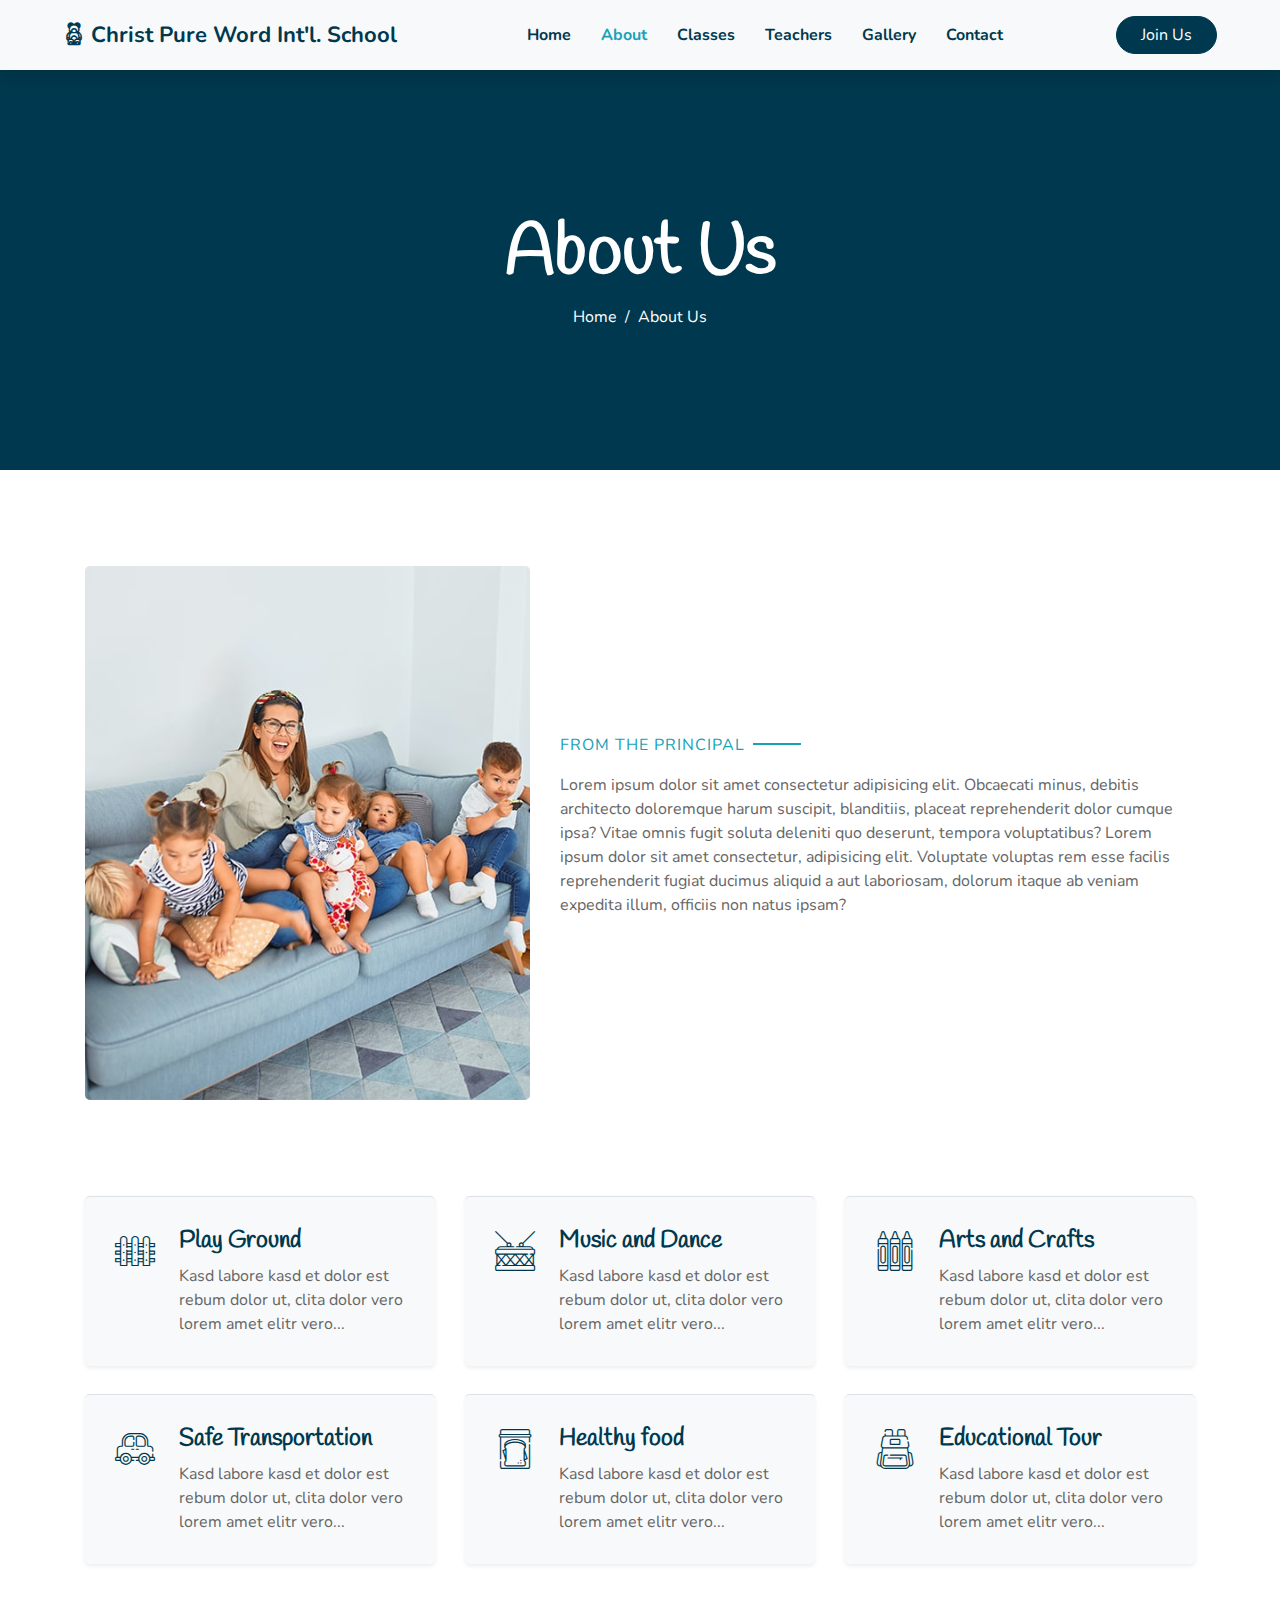
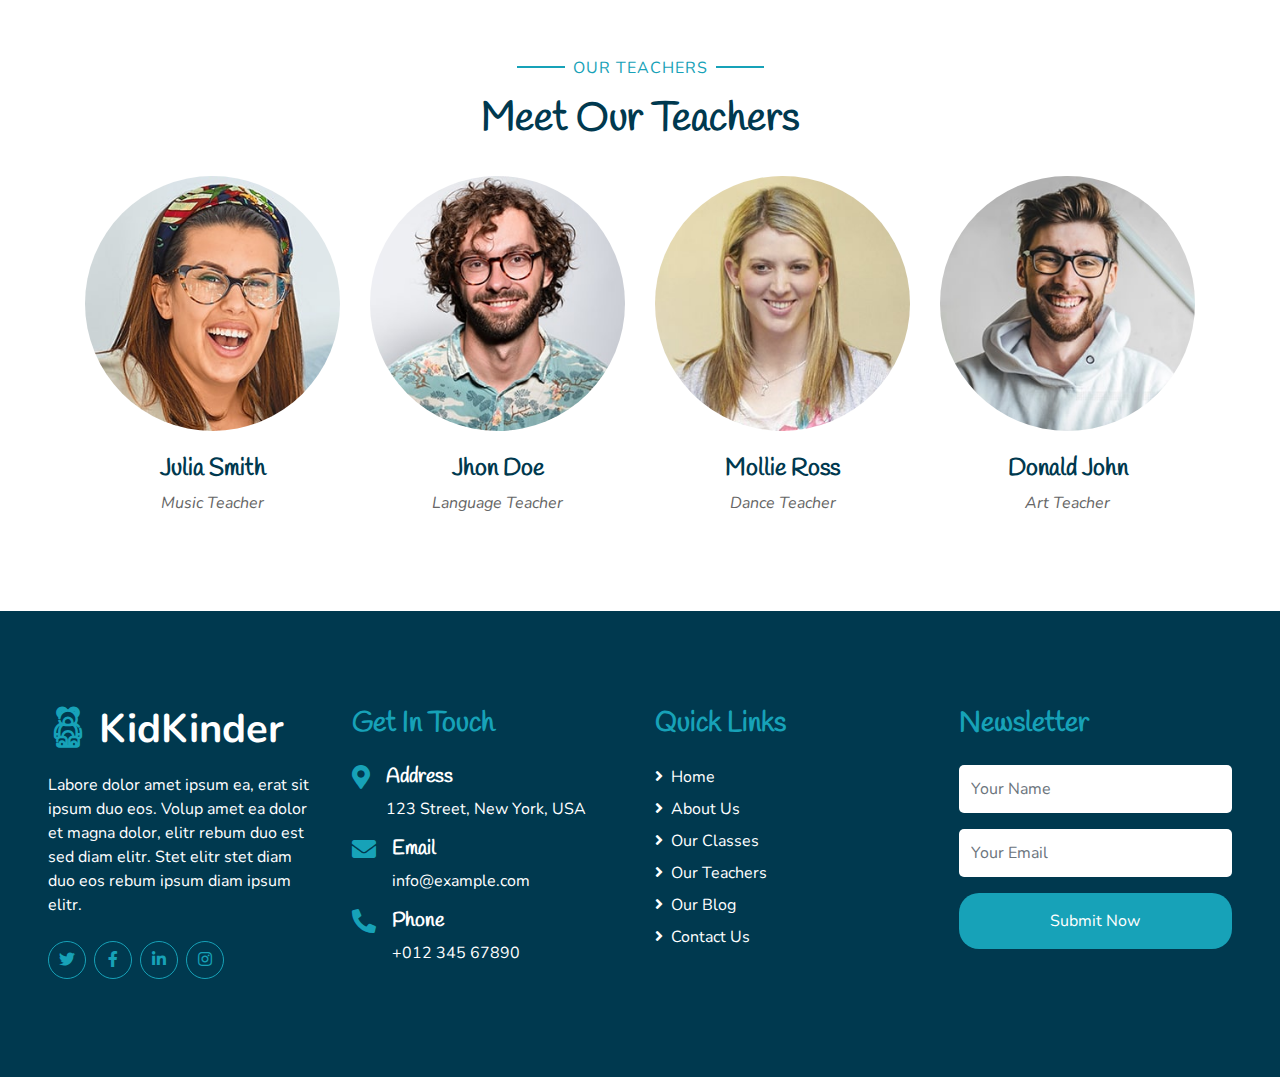
==== commit b3164aac: "refactored titles" ====
--- a/about.html
+++ b/about.html
@@ -2,7 +2,7 @@
 <html lang="en">
     <head>
         <meta charset="utf-8" />
-        <title>KidKinder - About Us</title>
+        <title>CPW Int'l School - About Us</title>
         <meta content="width=device-width, initial-scale=1.0" name="viewport" />
         <meta content="Free HTML Templates" name="keywords" />
         <meta content="Free HTML Templates" name="description" />
@@ -50,7 +50,7 @@
                 >
                     <i class="flaticon-043-teddy-bear"></i>
                     <span class="text-secondary"
-                        >Christ Pure Word Int'l School</span
+                        >Christ Pure Word Int'l. School</span
                     >
                 </a>
                 <button
